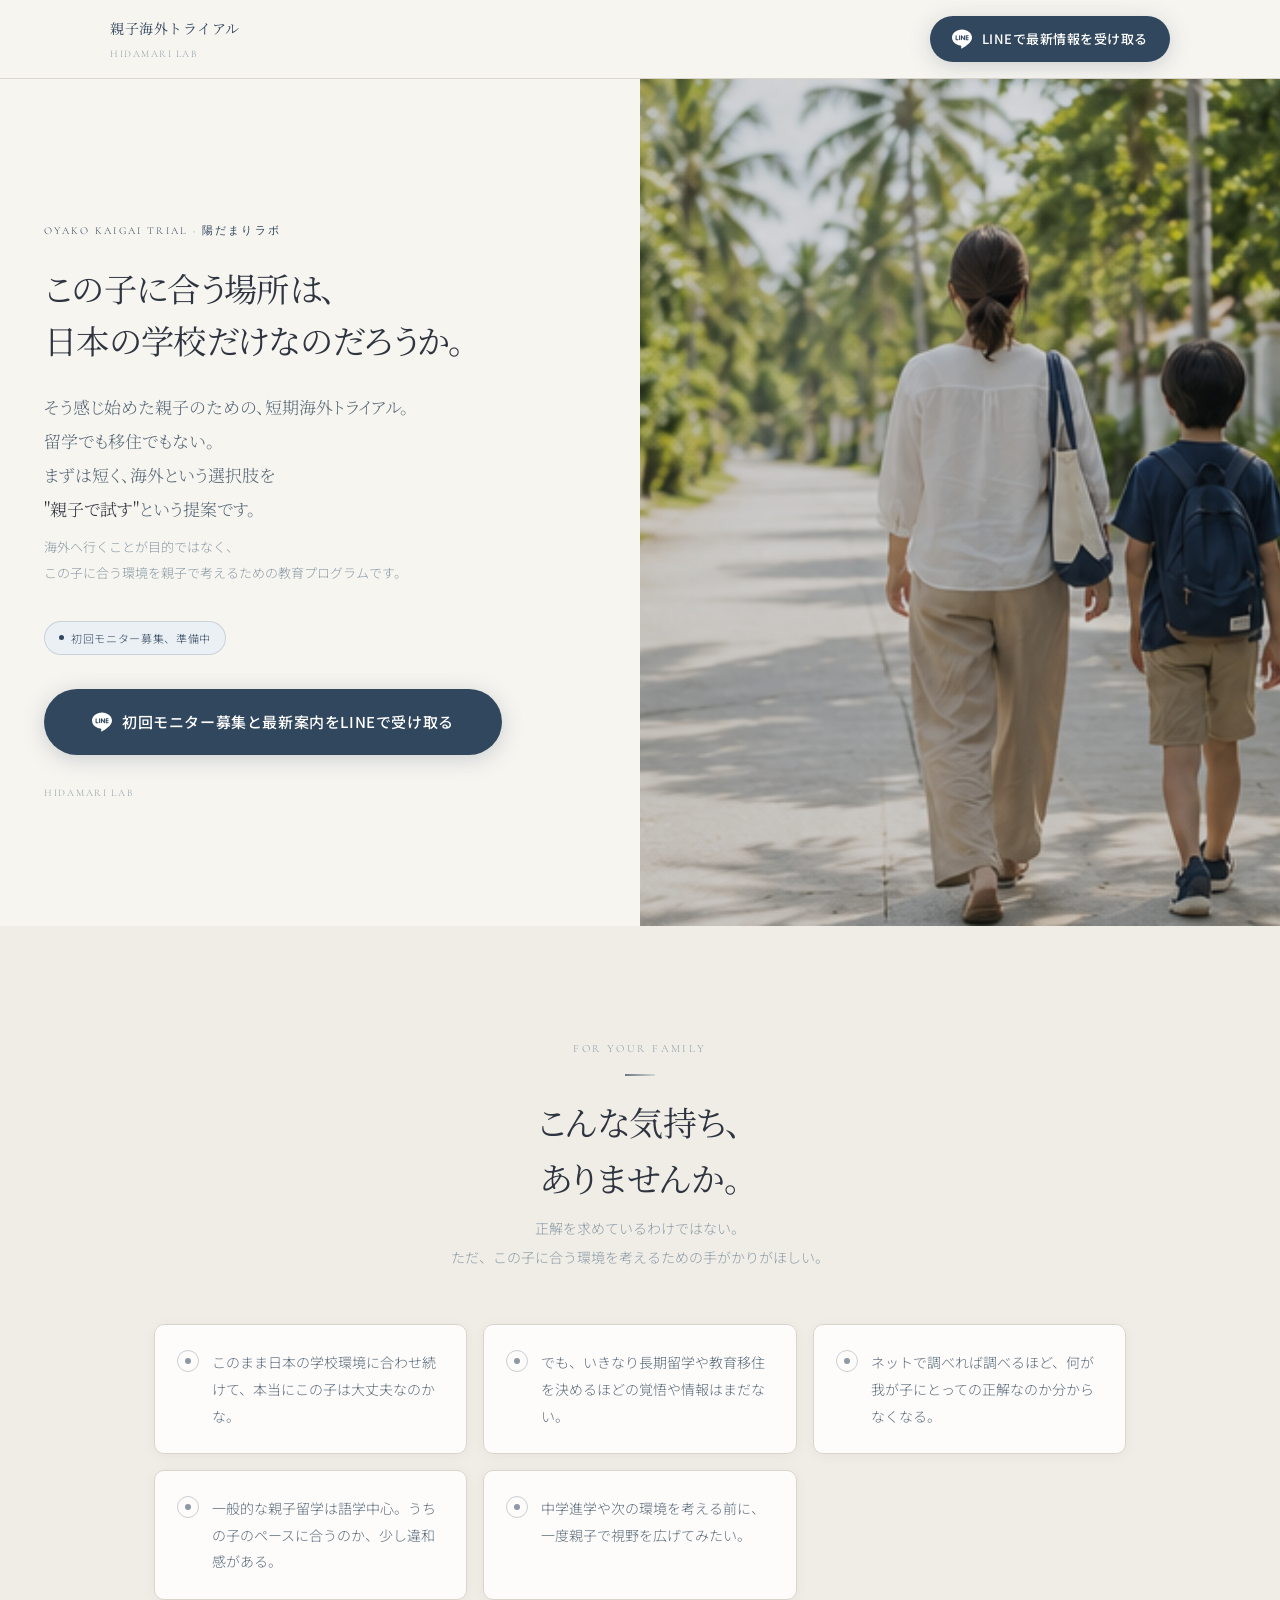
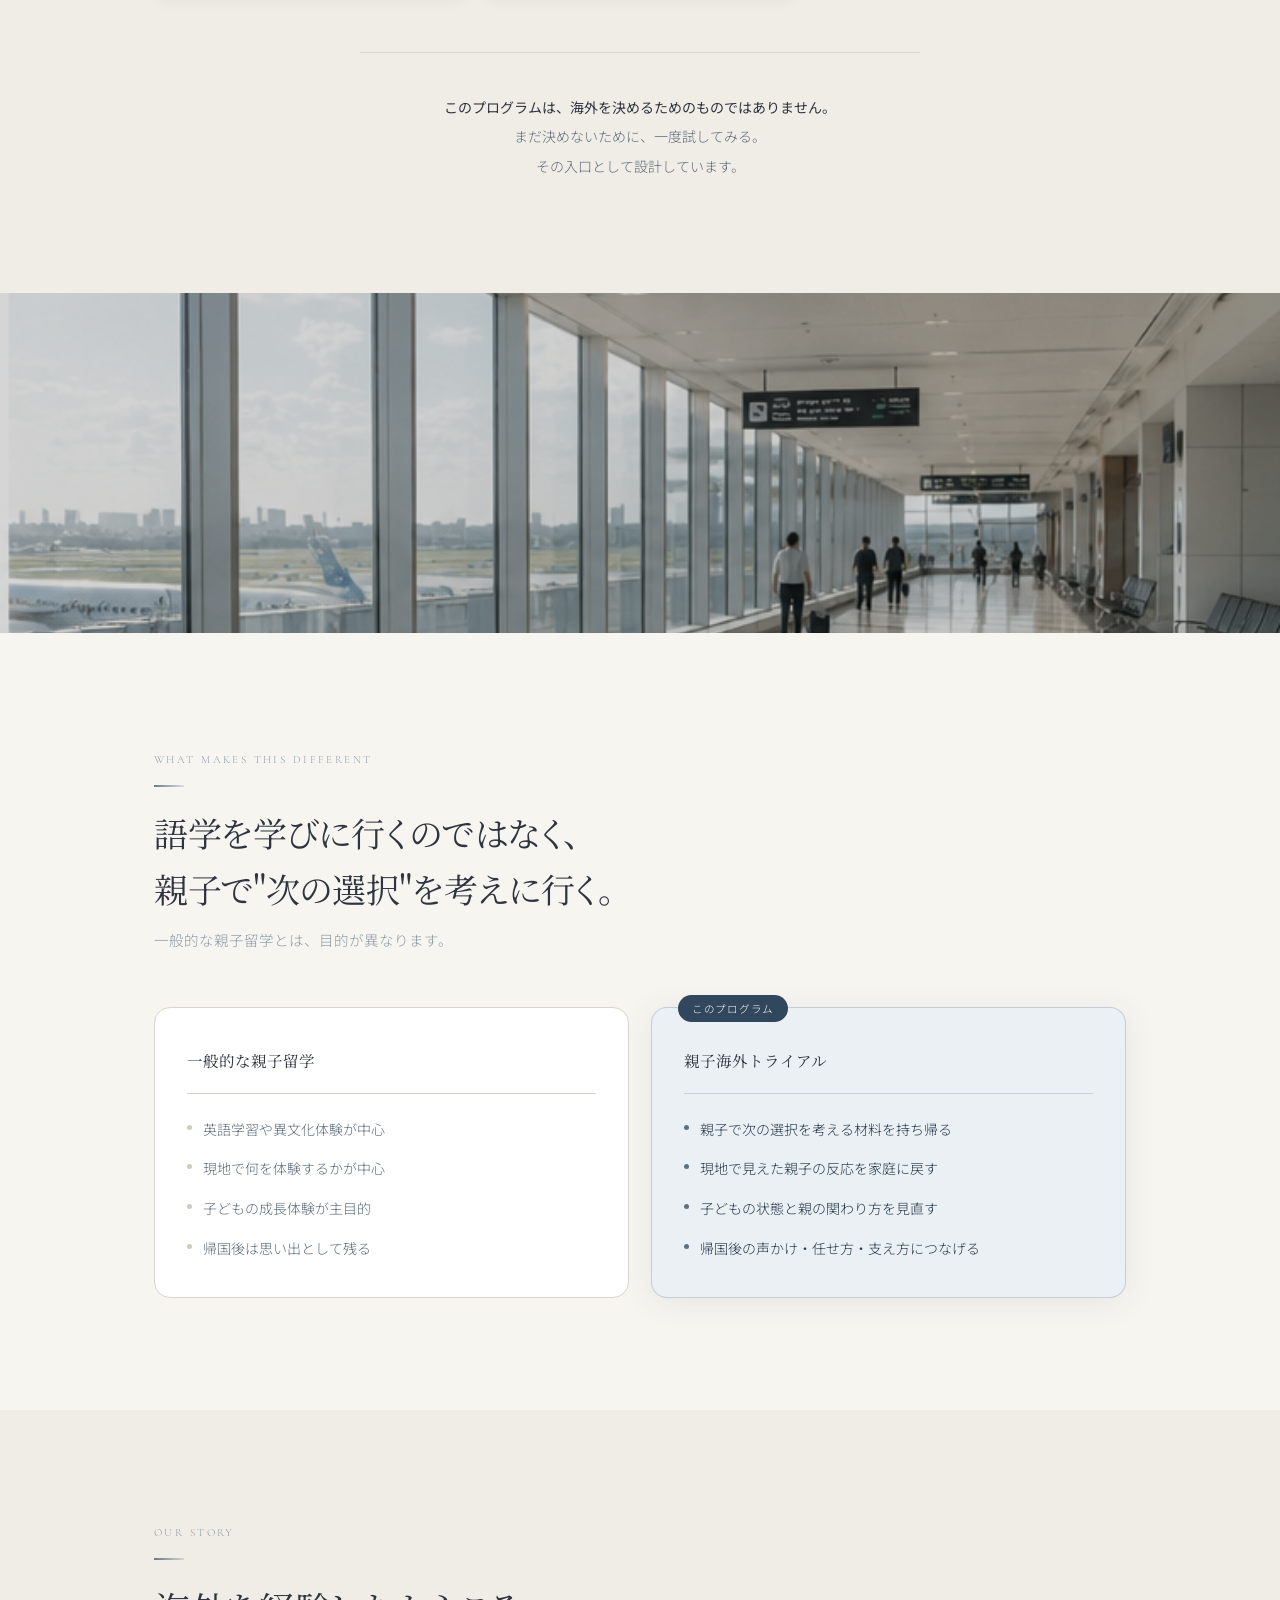
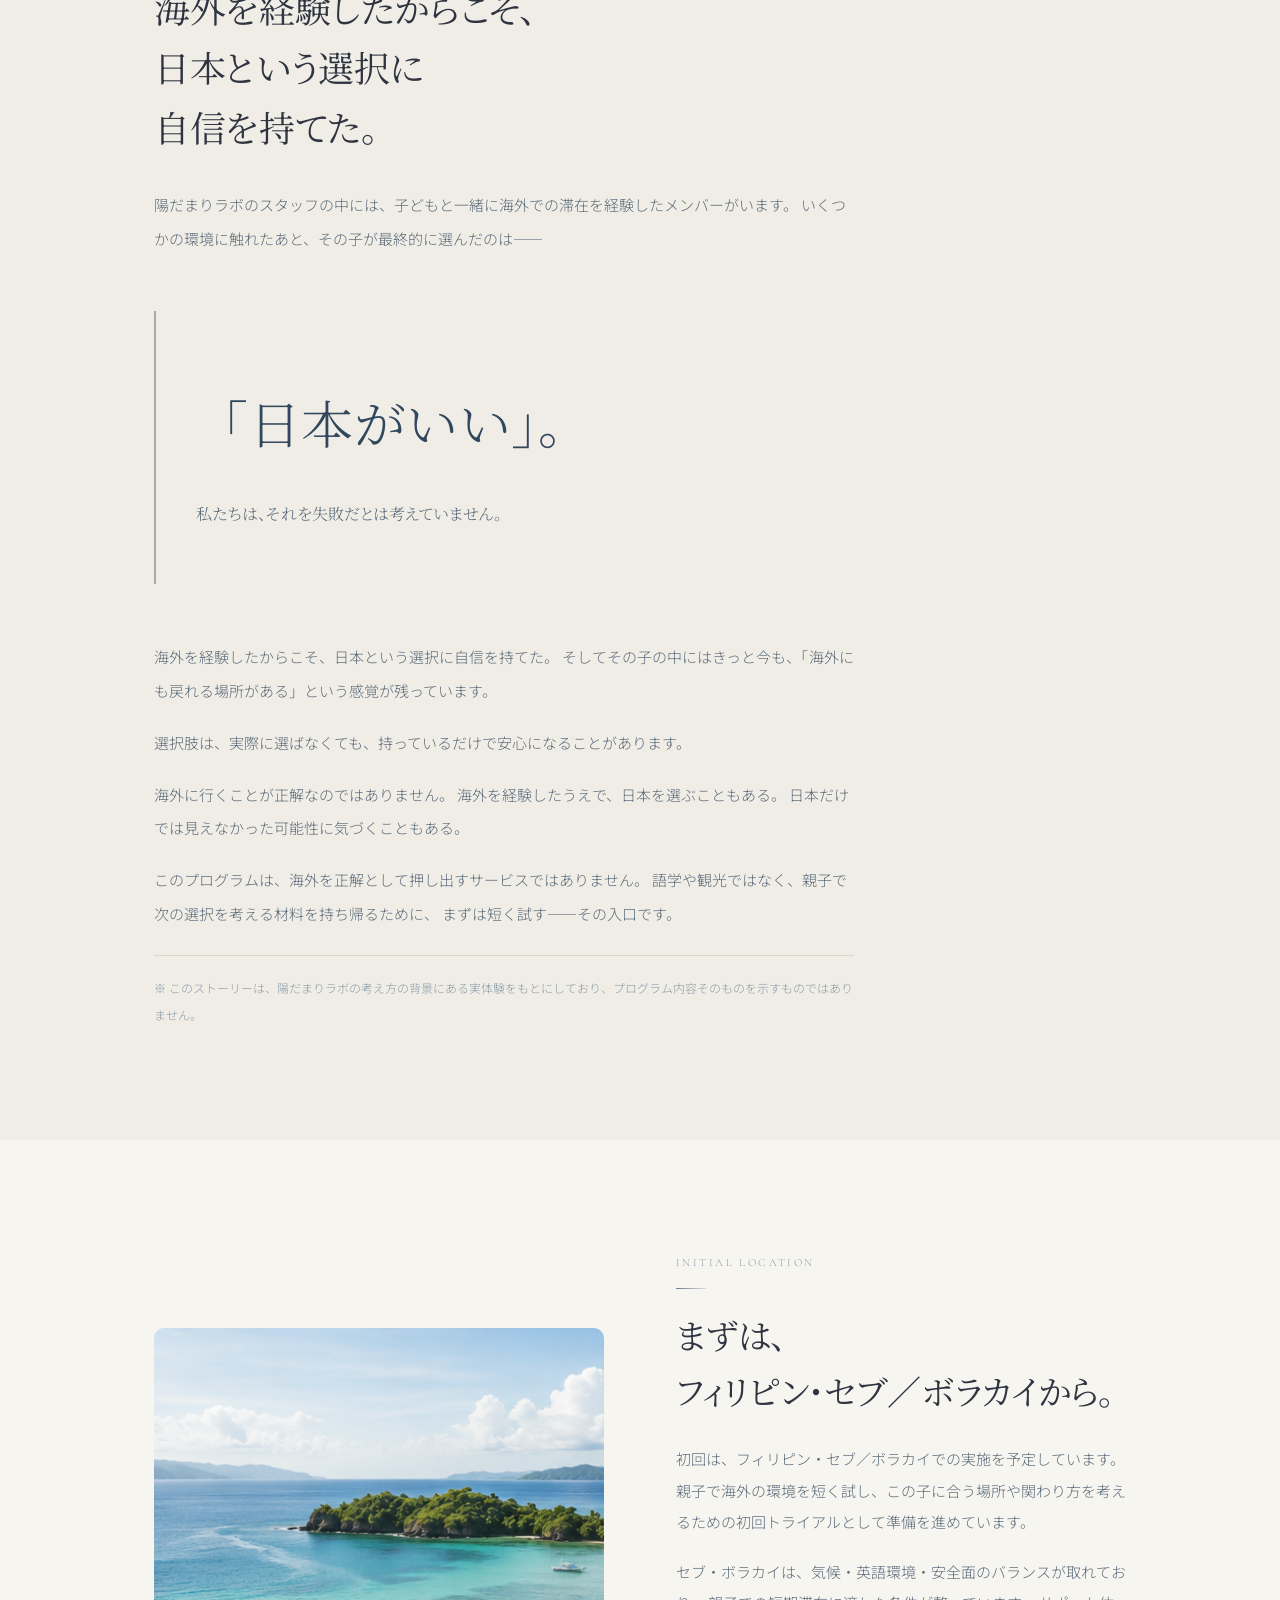
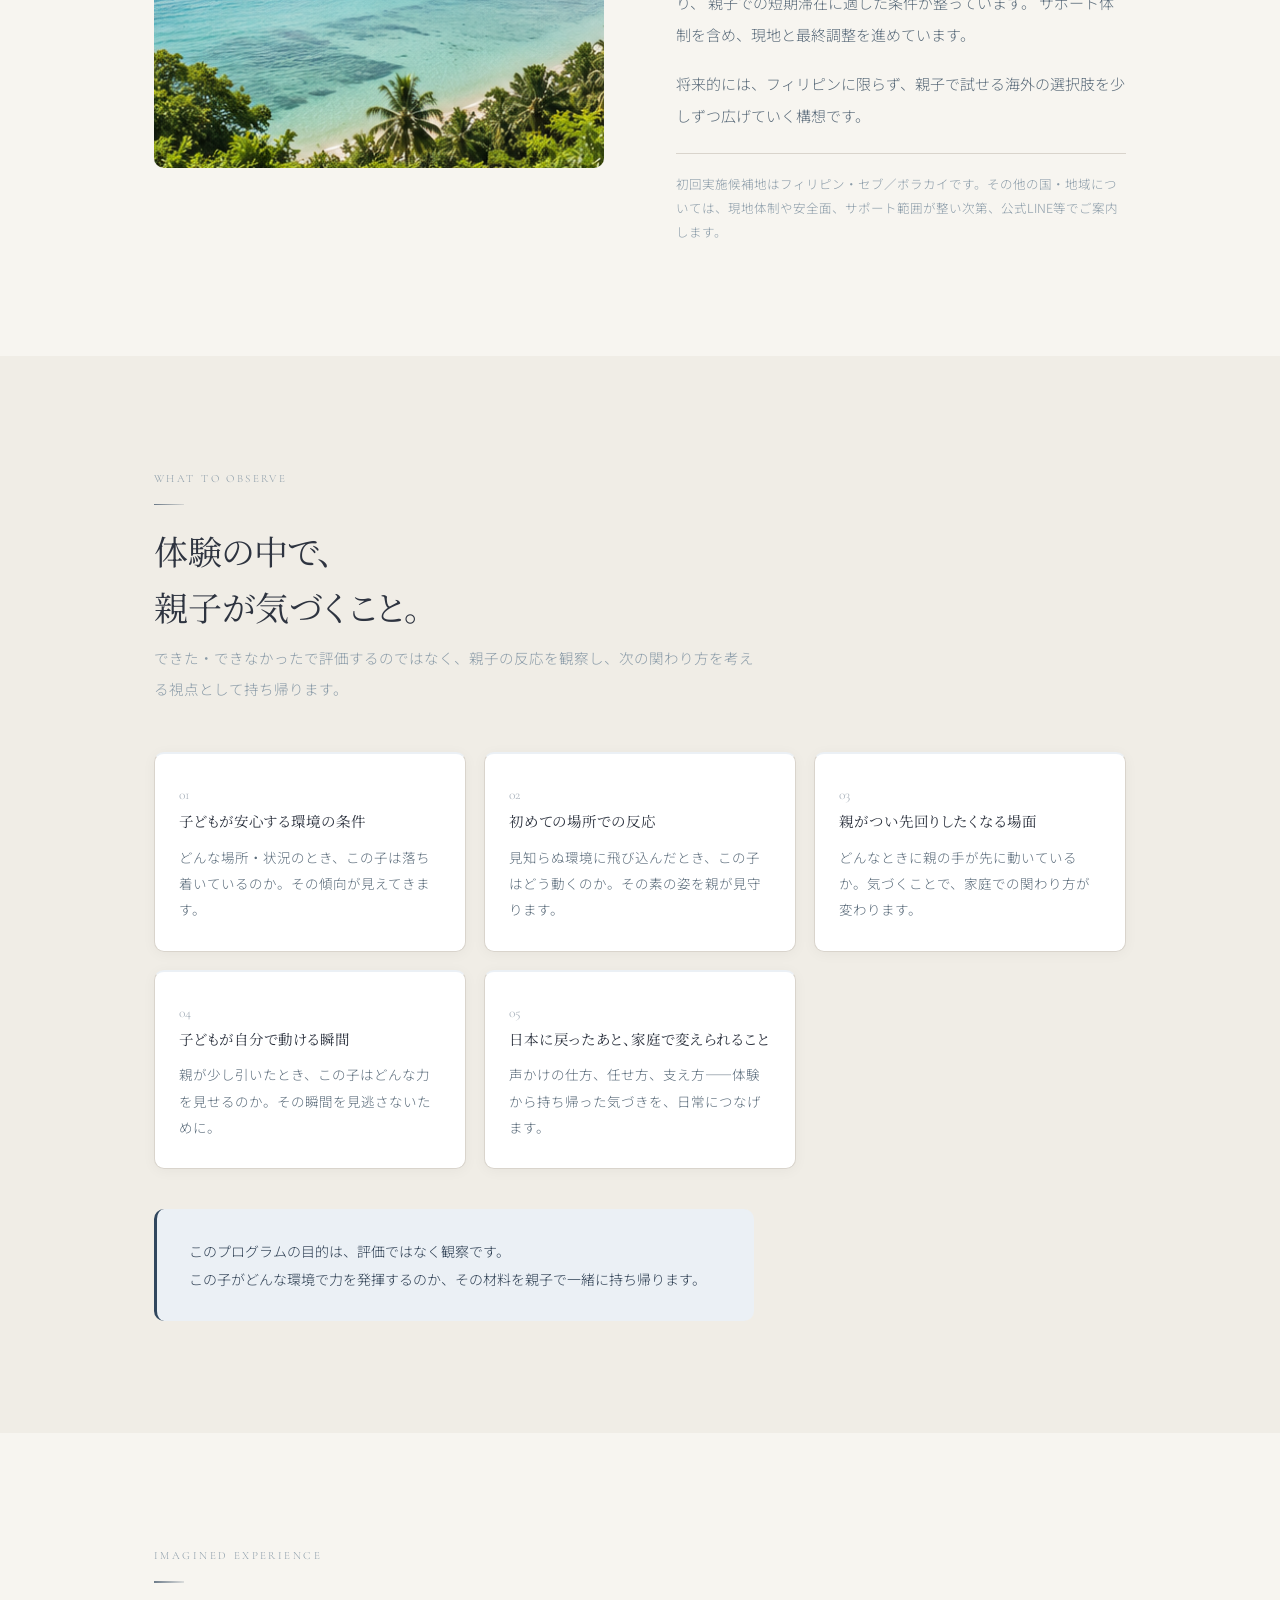
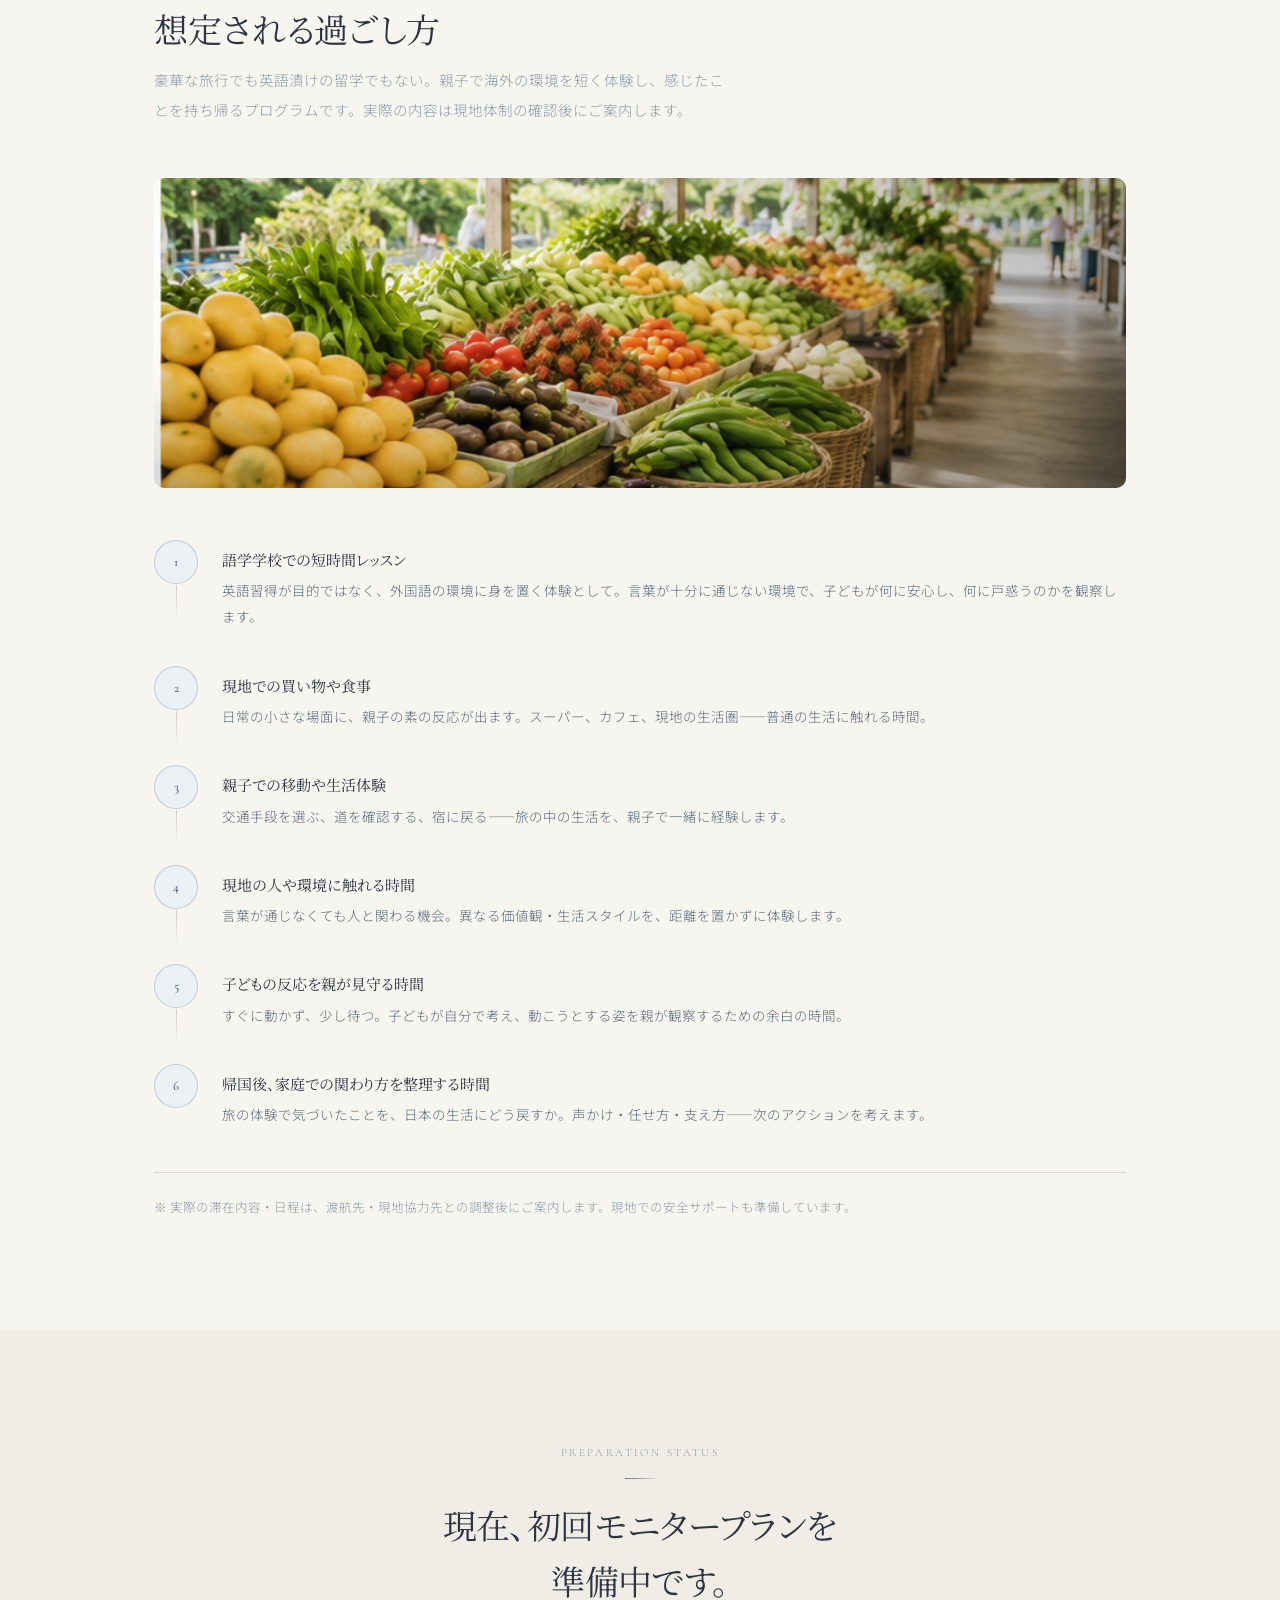
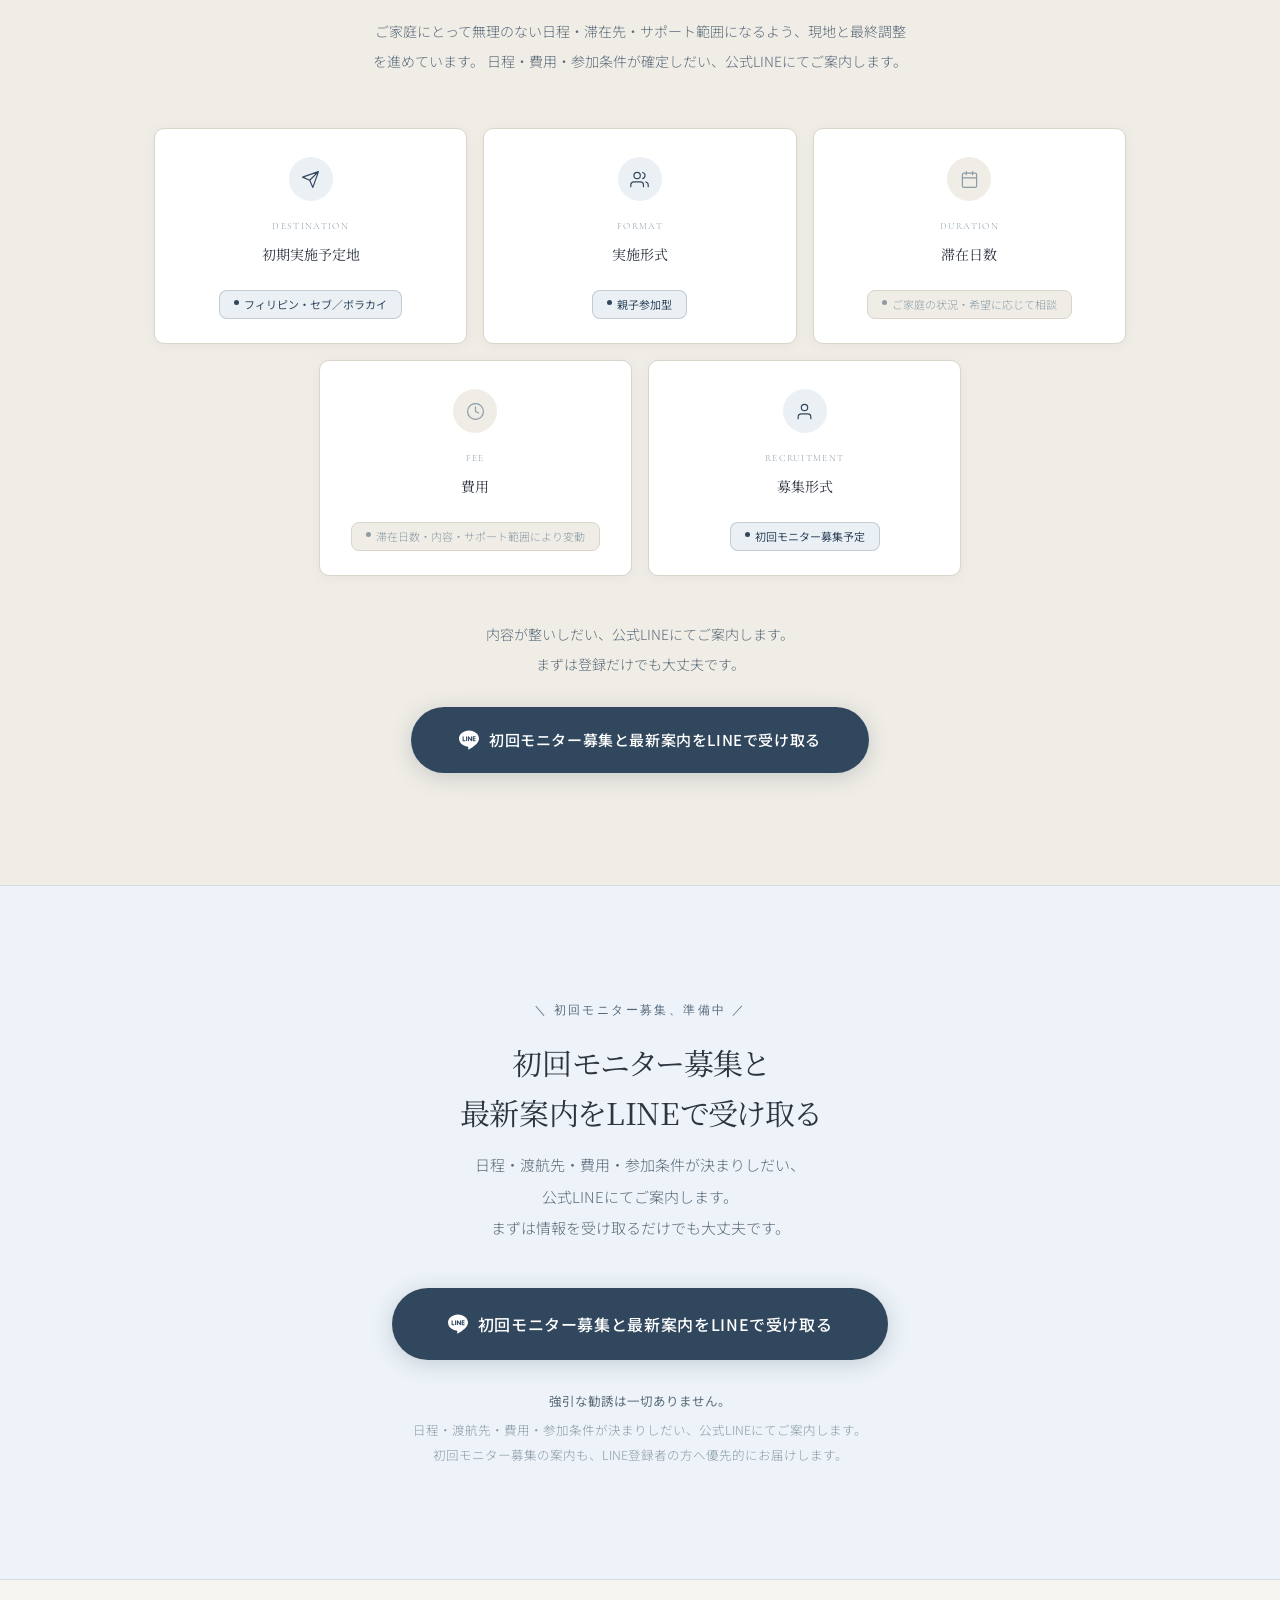
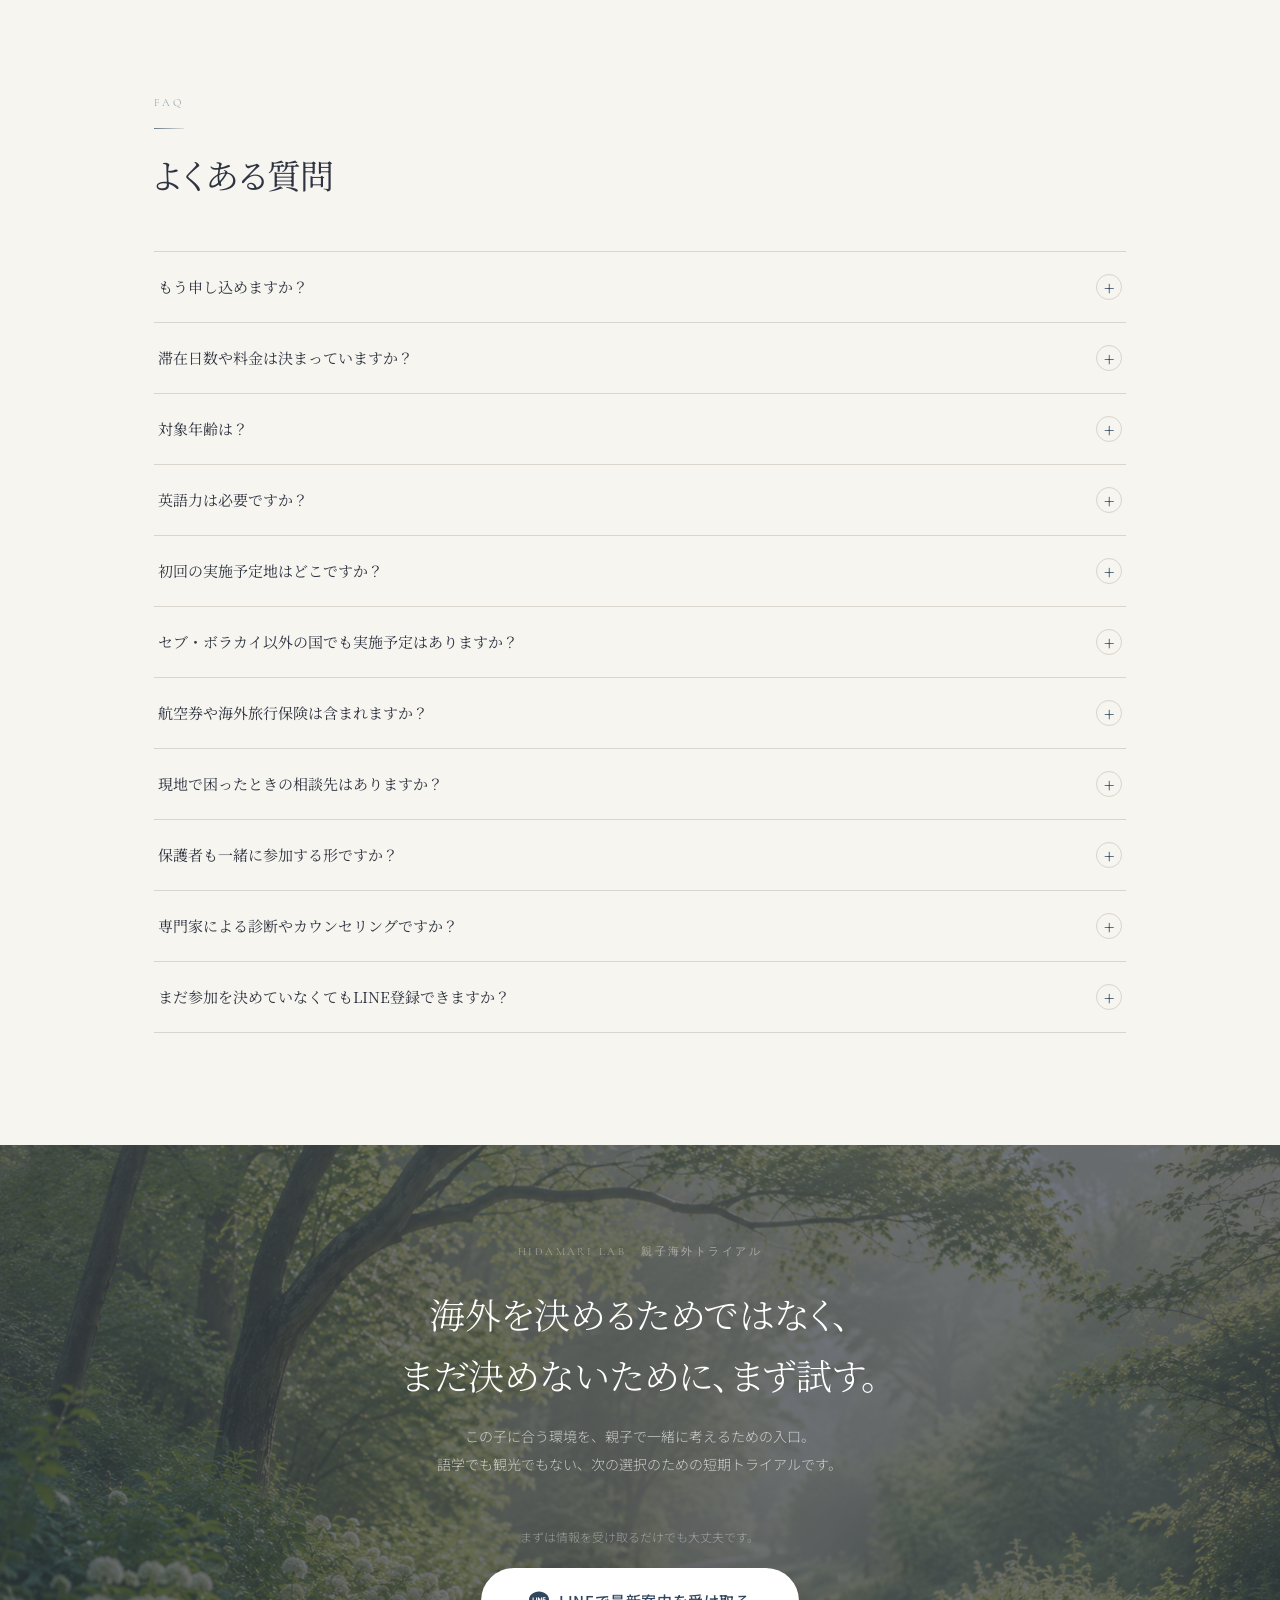
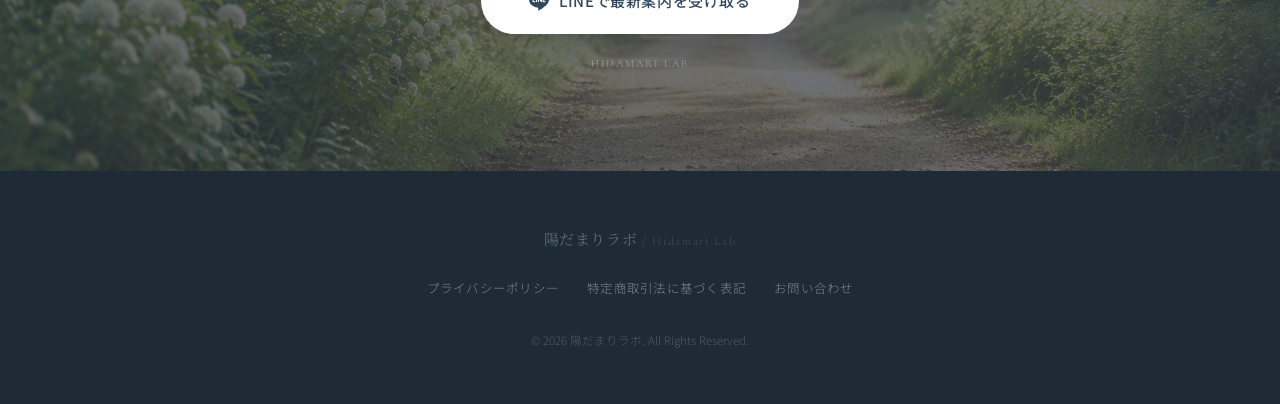
==== v2/index.html @ f9b9b4af "Add files via upload" ====
<!DOCTYPE html>
<html lang="ja">
<head>
  <meta charset="UTF-8">
  <meta name="viewport" content="width=device-width, initial-scale=1.0">
  <title>親子海外トライアル｜陽だまりラボ</title>
  <link rel="preconnect" href="https://fonts.googleapis.com">
  <link rel="preconnect" href="https://fonts.gstatic.com" crossorigin>
  <link href="https://fonts.googleapis.com/css2?family=Cormorant+Garamond:ital,wght@0,300;0,400;1,300;1,400&family=Noto+Sans+JP:wght@300;400;500&family=Noto+Serif+JP:wght@300;400;500&display=swap" rel="stylesheet">
  <style>
    :root {
      --c-bg:        #F7F5F0;
      --c-ivory:     #F0EDE6;
      --c-sand:      #E6E1D8;
      --c-greige:    #D0CBBF;
      --c-charcoal:  #1F2A37;
      --c-forest:    #31475E;
      --c-forest-dk: #253749;
      --c-forest-lt: #EBF0F5;
      --c-text:      #2E3440;
      --c-sub:       #5A6B7A;
      --c-hint:      #8A9BA8;
      --c-border:    #D9D4CC;
      --c-white:     #FFFFFF;
      --ff-serif:    'Noto Serif JP','Yu Mincho','游明朝',Georgia,serif;
      --ff-sans:     'Noto Sans JP',sans-serif;
      --ff-en:       'Cormorant Garamond',Georgia,serif;
      --r-sm:        6px;
      --r-md:        10px;
      --r-lg:        16px;
      --sh-sm:       0 2px 14px rgba(0,0,0,0.042);
      --sh-md:       0 4px 28px rgba(0,0,0,0.065);
    }

    *, *::before, *::after { box-sizing: border-box; margin: 0; padding: 0; }
    html { scroll-behavior: smooth; }
    body {
      font-family: var(--ff-sans);
      font-weight: 300;
      color: var(--c-text);
      background: var(--c-bg);
      line-height: 2.0;
      -webkit-font-smoothing: antialiased;
    }
    img { display: block; width: 100%; height: auto; }
    a { color: inherit; text-decoration: none; }
    button { font-family: inherit; }

    .wrap { max-width: 1060px; margin: 0 auto; padding: 0 44px; }
    .sec  { padding: 112px 0; }
    .sec--ivory  { background: var(--c-ivory); }
    .sec--sand   { background: var(--c-sand); }
    .sec--white  { background: var(--c-white); }
    .sec--cta    { background: #EDF3F8; }

    /* ── TYPE ── */
    .en-label {
      display: block;
      font-family: var(--ff-en);
      font-weight: 300;
      font-size: 11px;
      letter-spacing: 0.22em;
      text-transform: uppercase;
      color: var(--c-hint);
      margin-bottom: 14px;
    }
    .en-label--c { text-align: center; }

    h2 {
      font-family: var(--ff-serif);
      font-size: clamp(22px, 3.4vw, 34px);
      font-weight: 400;
      line-height: 1.65;
      letter-spacing: -0.01em;
      font-feature-settings: "palt";
      margin-bottom: 24px;
    }
    h3 {
      font-family: var(--ff-serif);
      font-size: clamp(14px, 1.7vw, 16.5px);
      font-weight: 400;
      line-height: 1.75;
      font-feature-settings: "palt";
      margin-bottom: 8px;
    }
    p {
      font-size: 15px;
      color: var(--c-sub);
      line-height: 2.1;
      margin-bottom: 18px;
    }
    p:last-child { margin-bottom: 0; }

    .sec-rule {
      width: 30px;
      height: 1.5px;
      background: var(--c-forest);
      opacity: 0.55;
      margin-bottom: 18px;
    }
    .sec-rule--c { margin: 0 auto 18px; }

    /* ── FADE IN ── */
    .fi {
      opacity: 0;
      transform: translateY(20px);
      transition: opacity 0.7s ease, transform 0.7s ease;
    }
    .fi.vis { opacity: 1; transform: translateY(0); }
    .fi-d1 { transition-delay: 0.08s; }
    .fi-d2 { transition-delay: 0.16s; }
    .fi-d3 { transition-delay: 0.25s; }
    .fi-d4 { transition-delay: 0.34s; }
    .fi-d5 { transition-delay: 0.43s; }

    /* ── LINE BUTTON ── */
    .btn-line {
      display: inline-flex;
      align-items: center;
      justify-content: center;
      gap: 10px;
      background: var(--c-forest);
      color: #fff;
      padding: 18px 48px;
      border-radius: 100px;
      font-family: var(--ff-sans);
      font-size: 15px;
      font-weight: 500;
      letter-spacing: 0.04em;
      text-decoration: none;
      cursor: pointer;
      border: none;
      transition: background 0.25s, transform 0.25s, box-shadow 0.25s;
      box-shadow: 0 4px 22px rgba(49,71,94,0.22);
    }
    .btn-line:hover {
      background: var(--c-forest-dk);
      transform: translateY(-2px);
      box-shadow: 0 8px 30px rgba(49,71,94,0.3);
    }
    .btn-line svg { width: 20px; height: 20px; flex-shrink: 0; }
    .btn-line--sm { padding: 10px 22px; font-size: 13px; }

    /* ── BADGE ── */
    .badge {
      display: inline-flex;
      align-items: center;
      gap: 7px;
      font-size: 11px;
      letter-spacing: 0.06em;
      color: var(--c-forest);
      background: var(--c-forest-lt);
      border: 1px solid rgba(49,71,94,0.18);
      padding: 5px 14px;
      border-radius: 100px;
    }
    .badge-dot {
      width: 5px;
      height: 5px;
      border-radius: 50%;
      background: var(--c-forest);
      animation: pulse 2.2s ease-in-out infinite;
    }
    @keyframes pulse {
      0%,100% { opacity: 1; }
      50%      { opacity: 0.4; }
    }

    /* ════════════════════════════════
       NAV
    ════════════════════════════════ */
    .nav {
      position: sticky;
      top: 0;
      z-index: 100;
      background: rgba(247,245,240,0.94);
      backdrop-filter: blur(10px);
      -webkit-backdrop-filter: blur(10px);
      border-bottom: 1px solid var(--c-border);
      padding: 14px 44px;
    }
    .nav-inner {
      max-width: 1060px;
      margin: 0 auto;
      display: flex;
      align-items: center;
      justify-content: space-between;
    }
    .nav-brand { display: flex; flex-direction: column; gap: 2px; }
    .nav-brand-main {
      font-family: var(--ff-serif);
      font-size: 14px;
      font-weight: 400;
      color: var(--c-forest);
      letter-spacing: 0.04em;
    }
    .nav-brand-sub {
      font-family: var(--ff-en);
      font-size: 10px;
      letter-spacing: 0.15em;
      text-transform: uppercase;
      color: var(--c-hint);
    }

    /* ════════════════════════════════
       01 HERO
    ════════════════════════════════ */
    .hero {
      display: grid;
      grid-template-columns: 1fr 1fr;
      min-height: calc(100vh - 53px);
      overflow: hidden;
    }
    .hero-text {
      display: flex;
      align-items: center;
      padding: 100px 72px 80px 44px;
      background: var(--c-bg);
    }
    .hero-text-inner { max-width: 470px; }
    .hero-service {
      display: block;
      font-family: var(--ff-en);
      font-size: 10.5px;
      letter-spacing: 0.22em;
      text-transform: uppercase;
      color: var(--c-forest);
      margin-bottom: 22px;
    }
    .hero-h1 {
      font-family: var(--ff-serif);
      font-size: clamp(24px, 2.6vw, 42px);
      font-weight: 400;
      line-height: 1.55;
      color: var(--c-text);
      letter-spacing: -0.02em;
      font-feature-settings: "palt";
      margin-bottom: 24px;
    }
    .hero-lead {
      font-family: var(--ff-serif);
      font-size: clamp(14px, 1.35vw, 17px);
      font-weight: 300;
      color: var(--c-sub);
      line-height: 2.0;
      font-feature-settings: "palt";
      margin-bottom: 8px;
    }
    .hero-note {
      font-size: 13px;
      color: var(--c-hint);
      line-height: 1.95;
      margin-bottom: 32px;
    }
    .hero-badge-wrap { margin-bottom: 34px; }
    .hero-cta-wrap { margin-bottom: 18px; }
    .hero-byline {
      font-family: var(--ff-en);
      font-size: 10px;
      letter-spacing: 0.17em;
      text-transform: uppercase;
      color: var(--c-hint);
    }
    .hero-img {
      position: relative;
      overflow: hidden;
    }
    .hero-img img {
      position: absolute;
      inset: 0;
      width: 100%;
      height: 100%;
      object-fit: cover;
      object-position: center 35%;
    }
    .hero-img::after {
      content: '';
      position: absolute;
      inset: 0;
      background: rgba(15, 25, 40, 0.18);
      pointer-events: none;
    }

    /* ════════════════════════════════
       02 EMPATHY
    ════════════════════════════════ */
    .empathy-head {
      max-width: 540px;
      margin: 0 auto 52px;
      text-align: center;
    }
    .empathy-head h2 { margin-bottom: 8px; }
    .empathy-grid {
      display: grid;
      grid-template-columns: repeat(3, 1fr);
      gap: 16px;
      margin-bottom: 52px;
    }
    .empathy-card {
      background: var(--c-white);
      border: 1px solid var(--c-border);
      border-radius: var(--r-md);
      padding: 24px 22px;
      box-shadow: var(--sh-sm);
      display: flex;
      align-items: flex-start;
      gap: 13px;
      transition: border-color 0.22s, box-shadow 0.22s;
    }
    .empathy-card:hover {
      border-color: rgba(49,71,94,0.28);
      box-shadow: var(--sh-md);
    }
    .empathy-mark {
      width: 22px;
      height: 22px;
      border-radius: 50%;
      border: 1.5px solid rgba(49,71,94,0.25);
      display: flex;
      align-items: center;
      justify-content: center;
      flex-shrink: 0;
      margin-top: 1px;
    }
    .empathy-mark::after {
      content: '';
      width: 6px;
      height: 6px;
      border-radius: 50%;
      background: var(--c-forest);
      opacity: 0.55;
    }
    .empathy-card p { font-size: 14px; line-height: 1.9; color: var(--c-sub); margin: 0; }
    .empathy-card:last-child { grid-column: 2; }
    .empathy-close {
      max-width: 560px;
      margin: 0 auto;
      text-align: center;
      padding-top: 40px;
      border-top: 1px solid var(--c-border);
    }
    .empathy-close p { font-size: 14px; line-height: 2.1; }
    .empathy-close strong { color: var(--c-text); font-weight: 400; }

    /* ════════════════════════════════
       03 COMPARISON
    ════════════════════════════════ */
    .compare-head { max-width: 620px; margin-bottom: 52px; }
    .compare-head h2 { margin-bottom: 8px; }
    .compare-cols {
      display: grid;
      grid-template-columns: 1fr 1fr;
      gap: 22px;
    }
    .cmp-card {
      border-radius: var(--r-lg);
      padding: 36px 32px;
      border: 1px solid var(--c-border);
    }
    .cmp-card--normal {
      background: var(--c-white);
    }
    .cmp-card--trial {
      background: var(--c-forest-lt);
      border-color: rgba(49,71,94,0.2);
      position: relative;
    }
    .cmp-card--trial::before {
      content: 'このプログラム';
      position: absolute;
      top: -13px;
      left: 26px;
      background: var(--c-forest);
      color: #fff;
      font-size: 10.5px;
      letter-spacing: 0.07em;
      padding: 3px 14px;
      border-radius: 100px;
    }
    .cmp-title {
      font-family: var(--ff-serif);
      font-size: 15.5px;
      font-weight: 400;
      color: var(--c-text);
      margin-bottom: 22px;
      padding-bottom: 16px;
      border-bottom: 1px solid var(--c-border);
    }
    .cmp-card--trial .cmp-title { border-color: rgba(49,71,94,0.18); }
    .cmp-list { list-style: none; }
    .cmp-list li {
      display: flex;
      align-items: flex-start;
      gap: 11px;
      font-size: 14px;
      color: var(--c-sub);
      line-height: 1.9;
      margin-bottom: 13px;
    }
    .cmp-list li:last-child { margin-bottom: 0; }
    .cmp-list li::before {
      content: '';
      width: 5px;
      height: 5px;
      border-radius: 50%;
      background: var(--c-greige);
      flex-shrink: 0;
      margin-top: 9px;
    }
    .cmp-card--trial .cmp-list li { color: #253749; }
    .cmp-card--trial .cmp-list li::before { background: var(--c-forest); opacity: 0.75; }

    /* ════════════════════════════════
       04 OUR STORY
    ════════════════════════════════ */
    .story-layout {
      display: block;
      max-width: 700px;
    }
    .story-layout p { line-height: 2.25; }
    .story-layout h2 { margin-bottom: 32px; font-size: clamp(22px, 3.2vw, 36px); }
    .story-img { display: none; }
    .story-quote-block {
      margin: 56px 0;
      padding: 52px 0 52px 40px;
      background: none;
      border-radius: 0;
      border-left: 2px solid rgba(49,71,94,0.4);
      box-shadow: none;
    }
    .story-big-quote {
      font-family: var(--ff-serif);
      font-size: clamp(34px, 4.2vw, 52px);
      font-weight: 300;
      color: var(--c-forest);
      line-height: 1.15;
      letter-spacing: 0.01em;
      margin-bottom: 16px;
      white-space: nowrap;
    }
    .story-quote-sub {
      font-family: var(--ff-serif);
      font-size: clamp(14px, 1.35vw, 16px);
      font-weight: 300;
      color: var(--c-sub);
      line-height: 1.9;
      margin: 0;
      font-feature-settings: "palt";
    }
    .story-disc {
      margin-top: 24px;
      padding-top: 18px;
      border-top: 1px solid var(--c-border);
      font-size: 12px;
      color: var(--c-hint);
      line-height: 1.85;
    }

    /* ════════════════════════════════
       05 DESTINATION
    ════════════════════════════════ */
    .dest-layout {
      display: grid;
      grid-template-columns: 1fr 1fr;
      gap: 72px;
      align-items: center;
    }
    .dest-img img {
      height: 440px;
      object-fit: cover;
      border-radius: var(--r-md);
      width: 100%;
    }
    .dest-note {
      margin-top: 22px;
      font-size: 12.5px;
      color: var(--c-hint);
      line-height: 1.9;
      padding-top: 18px;
      border-top: 1px solid var(--c-border);
    }

    /* ════════════════════════════════
       06 OBSERVATION
    ════════════════════════════════ */
    .obs-head { max-width: 600px; margin-bottom: 48px; }
    .obs-head h2 { margin-bottom: 8px; }
    .obs-grid {
      display: grid;
      grid-template-columns: repeat(3, 1fr);
      gap: 18px;
      margin-bottom: 40px;
    }
    .obs-card {
      background: var(--c-white);
      border: 1px solid var(--c-border);
      border-radius: var(--r-md);
      padding: 28px 24px;
      box-shadow: var(--sh-sm);
      transition: transform 0.22s, box-shadow 0.22s;
    }
    .obs-card:hover { transform: translateY(-3px); box-shadow: var(--sh-md); }
    .obs-num {
      font-family: var(--ff-en);
      font-size: 30px;
      font-weight: 300;
      color: var(--c-forest);
      opacity: 0.45;
      line-height: 1;
      margin-bottom: 14px;
    }
    .obs-card h3 { font-size: 14.5px; color: var(--c-text); margin-bottom: 10px; }
    .obs-card p  { font-size: 13.5px; margin: 0; line-height: 1.95; }
    .obs-footer {
      max-width: 600px;
      padding: 28px 32px;
      background: var(--c-forest-lt);
      border-left: 3px solid var(--c-forest);
      border-radius: var(--r-md);
    }
    .obs-footer p { font-size: 14px; color: #2D3E52; margin: 0; line-height: 2.0; }

    /* ════════════════════════════════
       07 ITINERARY
    ════════════════════════════════ */
    .itin-head { max-width: 580px; margin-bottom: 52px; }
    .itin-head h2 { margin-bottom: 8px; }
    .itin-list { list-style: none; }
    .itin-item {
      display: grid;
      grid-template-columns: 44px 1fr;
      gap: 24px;
      align-items: start;
      margin-bottom: 36px;
      position: relative;
    }
    .itin-item:last-child { margin-bottom: 0; }
    .itin-item:not(:last-child) .itin-step::after {
      content: '';
      position: absolute;
      left: 21px;
      top: 44px;
      bottom: -36px;
      width: 1px;
      background: var(--c-greige);
    }
    .itin-step {
      width: 44px;
      height: 44px;
      border-radius: 50%;
      background: var(--c-forest-lt);
      border: 1.5px solid rgba(49,71,94,0.22);
      display: flex;
      align-items: center;
      justify-content: center;
      flex-shrink: 0;
      position: relative;
    }
    .itin-n {
      font-family: var(--ff-en);
      font-size: 13px;
      font-weight: 400;
      color: var(--c-forest);
    }
    .itin-body { padding-top: 8px; }
    .itin-body h3 {
      font-size: 15px;
      font-weight: 400;
      color: var(--c-text);
      margin-bottom: 6px;
      line-height: 1.55;
    }
    .itin-body p { font-size: 13.5px; margin: 0; line-height: 1.95; }
    .itin-note {
      margin-top: 44px;
      font-size: 12.5px;
      color: var(--c-hint);
      line-height: 1.85;
      padding-top: 22px;
      border-top: 1px solid var(--c-border);
    }

    /* ════════════════════════════════
       08 DETAILS
    ════════════════════════════════ */
    .details-head {
      max-width: 540px;
      margin: 0 auto 52px;
      text-align: center;
    }
    .details-head h2 { margin-bottom: 8px; }
    .status-grid {
      display: grid;
      grid-template-columns: repeat(6, 1fr);
      gap: 16px;
      margin-bottom: 44px;
    }
    .st-card:nth-child(1) { grid-column: 1 / 3; }
    .st-card:nth-child(2) { grid-column: 3 / 5; }
    .st-card:nth-child(3) { grid-column: 5 / 7; }
    .st-card:nth-child(4) { grid-column: 2 / 4; }
    .st-card:nth-child(5) { grid-column: 4 / 6; }
    .st-card {
      background: var(--c-white);
      border: 1px solid var(--c-border);
      border-radius: var(--r-md);
      padding: 28px 20px 24px;
      text-align: center;
      box-shadow: var(--sh-sm);
    }
    .st-icon {
      width: 44px;
      height: 44px;
      border-radius: 50%;
      background: var(--c-ivory);
      display: flex;
      align-items: center;
      justify-content: center;
      margin: 0 auto 16px;
      color: var(--c-hint);
    }
    .st-icon svg { width: 19px; height: 19px; }
    .st-en {
      font-family: var(--ff-en);
      font-size: 9.5px;
      letter-spacing: 0.14em;
      text-transform: uppercase;
      color: var(--c-hint);
      display: block;
      margin-bottom: 4px;
    }
    .st-ja {
      font-size: 14.5px;
      font-weight: 400;
      color: var(--c-text);
      display: block;
      margin-bottom: 14px;
    }
    .st-pill {
      display: inline-flex;
      align-items: flex-start;
      gap: 5px;
      background: var(--c-ivory);
      color: var(--c-hint);
      font-size: 11px;
      padding: 5px 14px;
      border-radius: 8px;
      border: 1px solid var(--c-border);
      line-height: 1.55;
      white-space: normal;
      text-align: left;
      max-width: 100%;
    }
    .st-pill::before {
      content: '';
      width: 5px;
      height: 5px;
      border-radius: 50%;
      background: var(--c-forest);
      opacity: 0.5;
      flex-shrink: 0;
      margin-top: 4px;
    }
    .st-card--decided .st-pill {
      background: var(--c-forest-lt);
      color: var(--c-forest);
      border-color: rgba(49,71,94,0.22);
      font-weight: 400;
    }
    .st-card--decided .st-pill::before { opacity: 1; }
    .details-sub {
      max-width: 520px;
      margin: 0 auto;
      text-align: center;
    }
    .details-sub p { font-size: 14px; line-height: 2.1; }

    /* ════════════════════════════════
       09 LINE CTA
    ════════════════════════════════ */
    .line-cta-sec {
      padding: 112px 44px;
      text-align: center;
    }
    .line-cta-inner { max-width: 560px; margin: 0 auto; }
    .line-micro {
      display: block;
      font-family: var(--ff-en);
      font-size: 12px;
      letter-spacing: 0.2em;
      color: var(--c-forest);
      margin-bottom: 16px;
      opacity: 0.8;
    }
    .line-cta-inner h2 {
      font-size: clamp(22px, 2.8vw, 30px);
      margin-bottom: 12px;
    }
    .line-cta-desc {
      font-size: 15px;
      line-height: 2.1;
      margin-bottom: 44px;
      color: var(--c-sub);
    }
    .line-cta-btn-wrap { margin-bottom: 28px; }
    .line-reassure {
      font-size: 12.5px;
      color: var(--c-hint);
      line-height: 2.0;
    }
    .line-reassure strong {
      display: block;
      color: var(--c-sub);
      font-weight: 400;
      margin-bottom: 4px;
    }

    /* ════════════════════════════════
       10 FAQ
    ════════════════════════════════ */
    .faq-head { max-width: 540px; margin-bottom: 48px; }
    .faq-head h2 { margin-bottom: 8px; }
    .faq-list { border-top: 1px solid var(--c-border); }
    .faq-item { border-bottom: 1px solid var(--c-border); }
    .faq-q {
      display: flex;
      align-items: center;
      justify-content: space-between;
      width: 100%;
      padding: 22px 4px;
      background: none;
      border: none;
      cursor: pointer;
      text-align: left;
      font-family: var(--ff-sans);
      font-size: 15px;
      font-weight: 400;
      color: var(--c-text);
      line-height: 1.65;
      gap: 16px;
      transition: color 0.2s;
    }
    .faq-q:hover { color: var(--c-forest); }
    .faq-icon {
      flex-shrink: 0;
      width: 26px;
      height: 26px;
      border: 1px solid var(--c-border);
      border-radius: 50%;
      display: flex;
      align-items: center;
      justify-content: center;
      font-size: 18px;
      color: var(--c-forest);
      line-height: 1;
      transition: transform 0.3s ease;
    }
    .faq-item.open .faq-icon { transform: rotate(45deg); }
    .faq-a {
      max-height: 0;
      overflow: hidden;
      transition: max-height 0.38s ease;
    }
    .faq-a-inner { padding-bottom: 26px; }
    .faq-a-inner p { font-size: 14px; line-height: 2.05; color: var(--c-sub); margin-bottom: 8px; }
    .faq-a-inner p:last-child { margin-bottom: 0; }

    /* ════════════════════════════════
       11 FINAL CTA
    ════════════════════════════════ */
    .final-sec {
      position: relative;
      min-height: 520px;
      display: flex;
      align-items: center;
      justify-content: center;
      text-align: center;
      padding: 96px 44px;
      overflow: hidden;
    }
    .final-bg {
      position: absolute;
      inset: 0;
      background-image: url('./images/overseas-concept-path.png');
      background-size: cover;
      background-position: center;
    }
    .final-overlay {
      position: absolute;
      inset: 0;
      background: rgba(15,25,40,0.60);
    }
    .final-content { position: relative; z-index: 1; max-width: 600px; }
    .final-en {
      font-family: var(--ff-en);
      font-size: 11px;
      letter-spacing: 0.22em;
      text-transform: uppercase;
      color: rgba(255,255,255,0.45);
      display: block;
      margin-bottom: 20px;
    }
    .final-h2 {
      font-family: var(--ff-serif);
      font-size: clamp(22px, 3.6vw, 36px);
      font-weight: 300;
      line-height: 1.7;
      color: #fff;
      letter-spacing: -0.01em;
      font-feature-settings: "palt";
      margin-bottom: 16px;
    }
    .final-sub {
      font-size: 14px;
      color: rgba(255,255,255,0.68);
      line-height: 2.0;
      margin-bottom: 48px;
    }
    .final-micro {
      display: block;
      font-size: 12px;
      color: rgba(255,255,255,0.42);
      line-height: 1.9;
      margin-bottom: 20px;
    }

    /* ════════════════════════════════
       FOOTER
    ════════════════════════════════ */
    footer {
      background: var(--c-charcoal);
      color: #fff;
      padding: 52px 44px;
      text-align: center;
    }
    .footer-inner { max-width: 1060px; margin: 0 auto; }
    .footer-name {
      font-family: var(--ff-serif);
      font-size: 15px;
      font-weight: 400;
      letter-spacing: 0.04em;
    }
    .footer-en {
      font-family: var(--ff-en);
      font-size: 10px;
      letter-spacing: 0.2em;
      text-transform: uppercase;
      color: rgba(255,255,255,0.28);
      display: block;
      margin-top: 4px;
      margin-bottom: 28px;
    }
    .footer-links {
      display: flex;
      justify-content: center;
      gap: 28px;
      margin-bottom: 28px;
      flex-wrap: wrap;
    }
    .footer-links a {
      color: rgba(255,255,255,0.42);
      font-size: 12.5px;
      letter-spacing: 0.02em;
      transition: color 0.2s;
    }
    .footer-links a:hover { color: rgba(255,255,255,0.78); }
    .footer-copy { font-size: 11.5px; color: rgba(255,255,255,0.22); }

    /* ── REFINED DESIGN TOUCHES ── */

    /* 比較カードの影を柔らかく */
    .cmp-card--trial {
      box-shadow: 0 4px 32px rgba(49,71,94,0.09);
    }

    /* お悩みカードの質感強化 */
    .empathy-card {
      background: rgba(255,255,255,0.82);
      backdrop-filter: blur(4px);
    }

    /* 観察ポイントカードの上品な上線アクセント */
    .obs-card {
      border-top: 2px solid var(--c-forest-lt);
    }
    .obs-card:hover {
      border-top-color: rgba(49,71,94,0.35);
    }

    /* タイムライン連結線の洗練 */
    .itin-item:not(:last-child) .itin-step::after {
      background: linear-gradient(to bottom, var(--c-greige), transparent);
    }

    /* セクション見出しと本文の間隔改善 */
    .obs-head p,
    .compare-head p,
    .itin-head p,
    .dest-text p:first-of-type {
      font-size: 14.5px;
      color: var(--c-hint);
    }

    /* Details カードの st-ja フォント洗練 */
    .st-ja {
      font-family: var(--ff-serif);
      font-size: 14px;
    }

    /* セクション区切りルールの洗練 */
    .sec-rule {
      background: linear-gradient(to right, var(--c-forest), rgba(49,71,94,0.2));
      opacity: 0.7;
    }

    /* Line CTA セクションの区切り感強化 */
    .line-cta-sec {
      border-top: 1px solid rgba(49,71,94,0.12);
      border-bottom: 1px solid rgba(49,71,94,0.12);
    }

    /* FAQ Q テキストの洗練 */
    .faq-q {
      font-family: var(--ff-serif);
      font-weight: 400;
    }

    /* 比較セクションの背景を明るい ivory に */
    .compare-head { padding-top: 4px; }

    /* ── MOBILE STICKY CTA ── */
    .mob-cta-bar {
      display: none;
      position: fixed;
      bottom: 0;
      left: 0;
      right: 0;
      z-index: 90;
      background: rgba(247,245,240,0.96);
      backdrop-filter: blur(8px);
      border-top: 1px solid var(--c-border);
      padding: 12px 20px 18px;
      transform: translateY(100%);
      transition: transform 0.3s ease;
    }
    .mob-cta-bar.vis { transform: translateY(0); }
    .mob-cta-bar .btn-line { width: 100%; padding: 14px 20px; font-size: 14px; }

    /* ════════════════════════════════
       SECTION DIVIDER IMAGE
    ════════════════════════════════ */
    .sec-divider {
      width: 100%;
      height: 340px;
      overflow: hidden;
    }
    .sec-divider img {
      width: 100%;
      height: 100%;
      object-fit: cover;
      object-position: center 18%;
      display: block;
      filter: brightness(0.84) saturate(0.75);
    }

    /* ════════════════════════════════
       ITINERARY IMAGE STRIP
    ════════════════════════════════ */
    .itin-img-wrap {
      position: relative;
      width: 100%;
      height: 310px;
      border-radius: var(--r-md);
      overflow: hidden;
      margin-bottom: 52px;
    }
    .itin-img-wrap img {
      width: 100%;
      height: 100%;
      object-fit: cover;
      object-position: 38% 28%;
    }
    .itin-img-wrap::after {
      content: '';
      position: absolute;
      inset: 0;
      background: linear-gradient(to left, rgba(15,25,40,0.28) 0%, transparent 58%),
                  linear-gradient(to top,  rgba(15,25,40,0.15) 0%, transparent 40%);
      pointer-events: none;
    }

    /* ════════════════════════════════
       RESPONSIVE
    ════════════════════════════════ */
    @media (max-width: 900px) {
      .obs-grid    { grid-template-columns: repeat(2,1fr); }
      .status-grid { grid-template-columns: repeat(2,1fr); }
    }

    @media (max-width: 768px) {
      .wrap { padding: 0 24px; }
      .nav  { padding: 13px 20px; }
      .sec  { padding: 76px 0; }

      .hero { grid-template-columns: 1fr; min-height: auto; }
      .hero-text { padding: 88px 24px 52px; order: 1; }
      .hero-text-inner { max-width: 100%; }
      .hero-img { height: 58vw; min-height: 240px; order: 2; }

      .empathy-grid { grid-template-columns: 1fr; gap: 12px; }
      .empathy-card:last-child { grid-column: auto; }

      .compare-cols { grid-template-columns: 1fr; gap: 28px; }

      .story-big-quote { white-space: normal; font-size: 32px; }

      .dest-layout { grid-template-columns: 1fr; gap: 36px; }
      .dest-img img { height: 240px; }

      .obs-grid { grid-template-columns: 1fr; gap: 14px; }

      .status-grid { grid-template-columns: 1fr 1fr; gap: 14px; }
      .st-card:nth-child(n) { grid-column: auto; }

      .sec-divider  { height: 220px; }
      .itin-img-wrap { height: 210px; margin-bottom: 36px; }

      .line-cta-sec { padding: 80px 24px; }
      .final-sec    { padding: 72px 24px; }
      footer        { padding: 40px 20px; }

      .mob-cta-bar { display: block; }
      .nav-btn-desktop { display: none; }
    }

    @media (max-width: 480px) {
      .status-grid  { grid-template-columns: 1fr; }
      .st-card:nth-child(n) { grid-column: auto; }
      .btn-line     { width: 100%; justify-content: center; padding: 16px 20px; }
      .hero-h1      { font-size: 26px; }
      .story-big-quote { font-size: 28px; white-space: normal; }
      .story-quote-block { padding: 32px 0 32px 20px; }
      .compare-cols { gap: 20px; }
      .cmp-card     { padding: 28px 20px; }
      .itin-item    { grid-template-columns: 36px 1fr; gap: 18px; }
      .itin-step    { width: 36px; height: 36px; }
    }
  </style>
</head>
<body>

<!-- NAV -->
<nav class="nav">
  <div class="nav-inner">
    <div class="nav-brand">
      <span class="nav-brand-main">親子海外トライアル</span>
      <span class="nav-brand-sub">Hidamari Lab</span>
    </div>
    <a href="#line-cta" class="btn-line btn-line--sm nav-btn-desktop">
      <svg viewBox="0 0 24 24" fill="currentColor"><path d="M19.365 9.863c.349 0 .63.285.63.631 0 .345-.281.63-.63.63H17.61v1.125h1.755c.349 0 .63.283.63.63 0 .344-.281.629-.63.629h-2.386c-.345 0-.627-.285-.627-.629V8.108c0-.345.282-.63.627-.63h2.386c.349 0 .63.285.63.63 0 .349-.281.63-.63.63H17.61v1.125h1.755zm-3.855 3.016c0 .27-.174.51-.432.596-.064.021-.133.031-.199.031-.211 0-.391-.09-.51-.25l-2.443-3.317v2.94c0 .344-.279.629-.631.629-.346 0-.626-.285-.626-.629V8.108c0-.27.173-.51.43-.595.06-.023.136-.033.194-.033.195 0 .375.104.495.254l2.462 3.33V8.108c0-.345.282-.63.63-.63.345 0 .63.285.63.63v4.771zm-5.741 0c0 .344-.282.629-.631.629-.345 0-.627-.285-.627-.629V8.108c0-.345.282-.63.627-.63.349 0 .631.285.631.63v4.771zm-2.466.629H4.917c-.345 0-.63-.285-.63-.629V8.108c0-.345.285-.63.63-.63.348 0 .63.285.63.63v4.141h1.756c.348 0 .629.283.629.63 0 .344-.281.629-.629.629M24 10.314C24 4.943 18.615.572 12 .572S0 4.943 0 10.314c0 4.811 4.27 8.842 10.035 9.608.391.082.923.258 1.058.59.12.301.079.766.038 1.08l-.164 1.02c-.045.301-.24 1.186 1.049.645 1.291-.539 6.916-4.078 9.436-6.975C23.176 14.393 24 12.458 24 10.314"/></svg>
      LINEで最新情報を受け取る
    </a>
  </div>
</nav>

<!-- ====================================================
  01 HERO
===================================================== -->
<section class="hero" id="hero">
  <div class="hero-text">
    <div class="hero-text-inner">
      <span class="hero-service fi">Oyako Kaigai Trial · 陽だまりラボ</span>
      <h1 class="hero-h1 fi fi-d1">この子に合う場所は、<br>日本の学校だけなのだろうか。</h1>
      <p class="hero-lead fi fi-d2">
        そう感じ始めた親子のための、短期海外トライアル。<br>
        留学でも移住でもない。<br>
        まずは短く、海外という選択肢を<br>
        <em style="font-style:normal;color:var(--c-text);">"親子で試す"</em>という提案です。
      </p>
      <p class="hero-note fi fi-d3">
        海外へ行くことが目的ではなく、<br>
        この子に合う環境を親子で考えるための教育プログラムです。
      </p>
      <div class="hero-badge-wrap fi fi-d3">
        <span class="badge">
          <span class="badge-dot"></span>
          初回モニター募集、準備中
        </span>
      </div>
      <div class="hero-cta-wrap fi fi-d4">
        <a href="#line-cta" class="btn-line">
          <svg viewBox="0 0 24 24" fill="currentColor"><path d="M19.365 9.863c.349 0 .63.285.63.631 0 .345-.281.63-.63.63H17.61v1.125h1.755c.349 0 .63.283.63.63 0 .344-.281.629-.63.629h-2.386c-.345 0-.627-.285-.627-.629V8.108c0-.345.282-.63.627-.63h2.386c.349 0 .63.285.63.63 0 .349-.281.63-.63.63H17.61v1.125h1.755zm-3.855 3.016c0 .27-.174.51-.432.596-.064.021-.133.031-.199.031-.211 0-.391-.09-.51-.25l-2.443-3.317v2.94c0 .344-.279.629-.631.629-.346 0-.626-.285-.626-.629V8.108c0-.27.173-.51.43-.595.06-.023.136-.033.194-.033.195 0 .375.104.495.254l2.462 3.33V8.108c0-.345.282-.63.63-.63.345 0 .63.285.63.63v4.771zm-5.741 0c0 .344-.282.629-.631.629-.345 0-.627-.285-.627-.629V8.108c0-.345.282-.63.627-.63.349 0 .631.285.631.63v4.771zm-2.466.629H4.917c-.345 0-.63-.285-.63-.629V8.108c0-.345.285-.63.63-.63.348 0 .63.285.63.63v4.141h1.756c.348 0 .629.283.629.63 0 .344-.281.629-.629.629M24 10.314C24 4.943 18.615.572 12 .572S0 4.943 0 10.314c0 4.811 4.27 8.842 10.035 9.608.391.082.923.258 1.058.59.12.301.079.766.038 1.08l-.164 1.02c-.045.301-.24 1.186 1.049.645 1.291-.539 6.916-4.078 9.436-6.975C23.176 14.393 24 12.458 24 10.314"/></svg>
          初回モニター募集と最新案内をLINEで受け取る
        </a>
      </div>
      <span class="hero-byline fi fi-d5">Hidamari Lab</span>
    </div>
  </div>
  <div class="hero-img">
    <img
      src="./images/hero-parent-child.png"
      alt="自然の中を歩く親子"
      loading="eager"
    >
  </div>
</section>

<!-- ====================================================
  02 EMPATHY
===================================================== -->
<section class="sec sec--ivory">
  <div class="wrap">
    <div class="empathy-head fi">
      <span class="en-label en-label--c">For Your Family</span>
      <div class="sec-rule sec-rule--c"></div>
      <h2>こんな気持ち、<br>ありませんか。</h2>
      <p style="font-size:14px;color:var(--c-hint);">正解を求めているわけではない。<br>ただ、この子に合う環境を考えるための手がかりがほしい。</p>
    </div>

    <div class="empathy-grid">
      <div class="empathy-card fi fi-d1">
        <span class="empathy-mark"></span>
        <p>このまま日本の学校環境に合わせ続けて、本当にこの子は大丈夫なのかな。</p>
      </div>
      <div class="empathy-card fi fi-d2">
        <span class="empathy-mark"></span>
        <p>でも、いきなり長期留学や教育移住を決めるほどの覚悟や情報はまだない。</p>
      </div>
      <div class="empathy-card fi fi-d3">
        <span class="empathy-mark"></span>
        <p>ネットで調べれば調べるほど、何が我が子にとっての正解なのか分からなくなる。</p>
      </div>
      <div class="empathy-card fi fi-d4">
        <span class="empathy-mark"></span>
        <p>一般的な親子留学は語学中心。うちの子のペースに合うのか、少し違和感がある。</p>
      </div>
      <div class="empathy-card fi fi-d5">
        <span class="empathy-mark"></span>
        <p>中学進学や次の環境を考える前に、一度親子で視野を広げてみたい。</p>
      </div>
    </div>

    <div class="empathy-close fi">
      <p>
        <strong>このプログラムは、海外を決めるためのものではありません。</strong><br>
        まだ決めないために、一度試してみる。<br>
        その入口として設計しています。
      </p>
    </div>
  </div>
</section>

<!-- VISUAL DIVIDER -->
<div class="sec-divider" aria-hidden="true">
  <img
    src="./images/concept-airport.png"
    alt=""
    loading="lazy"
  >
</div>

<!-- ====================================================
  03 COMPARISON
===================================================== -->
<section class="sec">
  <div class="wrap">
    <div class="compare-head fi">
      <span class="en-label">What Makes This Different</span>
      <div class="sec-rule"></div>
      <h2>語学を学びに行くのではなく、<br>親子で"次の選択"を考えに行く。</h2>
      <p>一般的な親子留学とは、目的が異なります。</p>
    </div>

    <div class="compare-cols fi">
      <div class="cmp-card cmp-card--normal">
        <p class="cmp-title">一般的な親子留学</p>
        <ul class="cmp-list">
          <li>英語学習や異文化体験が中心</li>
          <li>現地で何を体験するかが中心</li>
          <li>子どもの成長体験が主目的</li>
          <li>帰国後は思い出として残る</li>
        </ul>
      </div>
      <div class="cmp-card cmp-card--trial">
        <p class="cmp-title">親子海外トライアル</p>
        <ul class="cmp-list">
          <li>親子で次の選択を考える材料を持ち帰る</li>
          <li>現地で見えた親子の反応を家庭に戻す</li>
          <li>子どもの状態と親の関わり方を見直す</li>
          <li>帰国後の声かけ・任せ方・支え方につなげる</li>
        </ul>
      </div>
    </div>
  </div>
</section>

<!-- ====================================================
  04 OUR STORY
===================================================== -->
<section class="sec sec--ivory">
  <div class="wrap">
    <div class="story-layout">
      <div class="story-text fi">
        <span class="en-label">Our Story</span>
        <div class="sec-rule"></div>
        <h2>海外を経験したからこそ、<br>日本という選択に<br>自信を持てた。</h2>

        <p>
          陽だまりラボのスタッフの中には、子どもと一緒に海外での滞在を経験したメンバーがいます。
          いくつかの環境に触れたあと、その子が最終的に選んだのは——
        </p>

        <div class="story-quote-block">
          <p class="story-big-quote">「日本がいい」。</p>
          <p class="story-quote-sub">私たちは、それを失敗だとは考えていません。</p>
        </div>

        <p>
          海外を経験したからこそ、日本という選択に自信を持てた。
          そしてその子の中にはきっと今も、「海外にも戻れる場所がある」という感覚が残っています。
        </p>
        <p>
          選択肢は、実際に選ばなくても、持っているだけで安心になることがあります。
        </p>
        <p>
          海外に行くことが正解なのではありません。
          海外を経験したうえで、日本を選ぶこともある。
          日本だけでは見えなかった可能性に気づくこともある。
        </p>
        <p>
          このプログラムは、海外を正解として押し出すサービスではありません。
          語学や観光ではなく、親子で次の選択を考える材料を持ち帰るために、
          まずは短く試す——その入口です。
        </p>

        <p class="story-disc">※ このストーリーは、陽だまりラボの考え方の背景にある実体験をもとにしており、プログラム内容そのものを示すものではありません。</p>
      </div>

    </div>
  </div>
</section>

<!-- ====================================================
  05 DESTINATION
===================================================== -->
<section class="sec">
  <div class="wrap">
    <div class="dest-layout">
      <div class="dest-img fi">
        <img
          src="./images/philippines-nature.png"
          alt="フィリピンの自然風景"
          loading="lazy"
        >
      </div>
      <div class="fi fi-d1">
        <span class="en-label">Initial Location</span>
        <div class="sec-rule"></div>
        <h2>まずは、<br>フィリピン・セブ／ボラカイから。</h2>
        <p>
          初回は、フィリピン・セブ／ボラカイでの実施を予定しています。
          親子で海外の環境を短く試し、この子に合う場所や関わり方を考えるための初回トライアルとして準備を進めています。
        </p>
        <p>
          セブ・ボラカイは、気候・英語環境・安全面のバランスが取れており、
          親子での短期滞在に適した条件が整っています。
          サポート体制を含め、現地と最終調整を進めています。
        </p>
        <p>
          将来的には、フィリピンに限らず、親子で試せる海外の選択肢を少しずつ広げていく構想です。
        </p>
        <p class="dest-note">
          初回実施候補地はフィリピン・セブ／ボラカイです。その他の国・地域については、現地体制や安全面、サポート範囲が整い次第、公式LINE等でご案内します。
        </p>
      </div>
    </div>
  </div>
</section>

<!-- ====================================================
  06 OBSERVATION POINTS
===================================================== -->
<section class="sec sec--ivory">
  <div class="wrap">
    <div class="obs-head fi">
      <span class="en-label">What to Observe</span>
      <div class="sec-rule"></div>
      <h2>体験の中で、<br>親子が気づくこと。</h2>
      <p>できた・できなかったで評価するのではなく、親子の反応を観察し、次の関わり方を考える視点として持ち帰ります。</p>
    </div>

    <div class="obs-grid">
      <div class="obs-card fi fi-d1">
        <p class="obs-num">01</p>
        <h3>子どもが安心する環境の条件</h3>
        <p>どんな場所・状況のとき、この子は落ち着いているのか。その傾向が見えてきます。</p>
      </div>
      <div class="obs-card fi fi-d2">
        <p class="obs-num">02</p>
        <h3>初めての場所での反応</h3>
        <p>見知らぬ環境に飛び込んだとき、この子はどう動くのか。その素の姿を親が見守ります。</p>
      </div>
      <div class="obs-card fi fi-d3">
        <p class="obs-num">03</p>
        <h3>親がつい先回りしたくなる場面</h3>
        <p>どんなときに親の手が先に動いているか。気づくことで、家庭での関わり方が変わります。</p>
      </div>
      <div class="obs-card fi fi-d4">
        <p class="obs-num">04</p>
        <h3>子どもが自分で動ける瞬間</h3>
        <p>親が少し引いたとき、この子はどんな力を見せるのか。その瞬間を見逃さないために。</p>
      </div>
      <div class="obs-card fi fi-d5">
        <p class="obs-num">05</p>
        <h3>日本に戻ったあと、家庭で変えられること</h3>
        <p>声かけの仕方、任せ方、支え方——体験から持ち帰った気づきを、日常につなげます。</p>
      </div>
    </div>

    <div class="obs-footer fi">
      <p>このプログラムの目的は、評価ではなく観察です。<br>
      この子がどんな環境で力を発揮するのか、その材料を親子で一緒に持ち帰ります。</p>
    </div>
  </div>
</section>

<!-- ====================================================
  07 ITINERARY
===================================================== -->
<section class="sec">
  <div class="wrap">
    <div class="itin-head fi">
      <span class="en-label">Imagined Experience</span>
      <div class="sec-rule"></div>
      <h2>想定される過ごし方</h2>
      <p>豪華な旅行でも英語漬けの留学でもない。親子で海外の環境を短く体験し、感じたことを持ち帰るプログラムです。実際の内容は現地体制の確認後にご案内します。</p>
    </div>

    <div class="itin-img-wrap fi">
      <img
        src="./images/philippines-market.png"
        alt="フィリピンの市場・カラフルな食材の日常風景"
        loading="lazy"
      >
    </div>

    <ul class="itin-list">
      <li class="itin-item fi fi-d1">
        <div class="itin-step"><span class="itin-n">1</span></div>
        <div class="itin-body">
          <h3>語学学校での短時間レッスン</h3>
          <p>英語習得が目的ではなく、外国語の環境に身を置く体験として。言葉が十分に通じない環境で、子どもが何に安心し、何に戸惑うのかを観察します。</p>
        </div>
      </li>
      <li class="itin-item fi fi-d2">
        <div class="itin-step"><span class="itin-n">2</span></div>
        <div class="itin-body">
          <h3>現地での買い物や食事</h3>
          <p>日常の小さな場面に、親子の素の反応が出ます。スーパー、カフェ、現地の生活圏——普通の生活に触れる時間。</p>
        </div>
      </li>
      <li class="itin-item fi fi-d3">
        <div class="itin-step"><span class="itin-n">3</span></div>
        <div class="itin-body">
          <h3>親子での移動や生活体験</h3>
          <p>交通手段を選ぶ、道を確認する、宿に戻る——旅の中の生活を、親子で一緒に経験します。</p>
        </div>
      </li>
      <li class="itin-item fi fi-d4">
        <div class="itin-step"><span class="itin-n">4</span></div>
        <div class="itin-body">
          <h3>現地の人や環境に触れる時間</h3>
          <p>言葉が通じなくても人と関わる機会。異なる価値観・生活スタイルを、距離を置かずに体験します。</p>
        </div>
      </li>
      <li class="itin-item fi fi-d5">
        <div class="itin-step"><span class="itin-n">5</span></div>
        <div class="itin-body">
          <h3>子どもの反応を親が見守る時間</h3>
          <p>すぐに動かず、少し待つ。子どもが自分で考え、動こうとする姿を親が観察するための余白の時間。</p>
        </div>
      </li>
      <li class="itin-item fi">
        <div class="itin-step"><span class="itin-n">6</span></div>
        <div class="itin-body">
          <h3>帰国後、家庭での関わり方を整理する時間</h3>
          <p>旅の体験で気づいたことを、日本の生活にどう戻すか。声かけ・任せ方・支え方——次のアクションを考えます。</p>
        </div>
      </li>
    </ul>

    <p class="itin-note fi">※ 実際の滞在内容・日程は、渡航先・現地協力先との調整後にご案内します。現地での安全サポートも準備しています。</p>
  </div>
</section>

<!-- ====================================================
  08 DETAILS
===================================================== -->
<section class="sec sec--ivory">
  <div class="wrap">
    <div class="details-head fi">
      <span class="en-label en-label--c">Preparation Status</span>
      <div class="sec-rule sec-rule--c"></div>
      <h2>現在、初回モニタープランを<br>準備中です。</h2>
      <p style="font-size:14px;line-height:2.1;">
        ご家庭にとって無理のない日程・滞在先・サポート範囲になるよう、現地と最終調整を進めています。
        日程・費用・参加条件が確定しだい、公式LINEにてご案内します。
      </p>
    </div>

    <div class="status-grid fi">
      <div class="st-card st-card--decided">
        <div class="st-icon" style="background:var(--c-forest-lt);color:var(--c-forest);">
          <svg viewBox="0 0 24 24" fill="none" stroke="currentColor" stroke-width="1.5" stroke-linecap="round" stroke-linejoin="round"><path d="M22 2L11 13M22 2l-7 20-4-9-9-4z"/></svg>
        </div>
        <span class="st-en">Destination</span>
        <span class="st-ja">初期実施予定地</span>
        <span class="st-pill">フィリピン・セブ／ボラカイ</span>
      </div>
      <div class="st-card st-card--decided">
        <div class="st-icon" style="background:var(--c-forest-lt);color:var(--c-forest);">
          <svg viewBox="0 0 24 24" fill="none" stroke="currentColor" stroke-width="1.5" stroke-linecap="round" stroke-linejoin="round"><path d="M17 21v-2a4 4 0 00-4-4H5a4 4 0 00-4 4v2"/><circle cx="9" cy="7" r="4"/><path d="M23 21v-2a4 4 0 00-3-3.87"/><path d="M16 3.13a4 4 0 010 7.75"/></svg>
        </div>
        <span class="st-en">Format</span>
        <span class="st-ja">実施形式</span>
        <span class="st-pill">親子参加型</span>
      </div>
      <div class="st-card">
        <div class="st-icon">
          <svg viewBox="0 0 24 24" fill="none" stroke="currentColor" stroke-width="1.5" stroke-linecap="round" stroke-linejoin="round"><rect x="3" y="4" width="18" height="18" rx="2"/><path d="M16 2v4M8 2v4M3 10h18"/></svg>
        </div>
        <span class="st-en">Duration</span>
        <span class="st-ja">滞在日数</span>
        <span class="st-pill">ご家庭の状況・希望に応じて相談</span>
      </div>
      <div class="st-card">
        <div class="st-icon">
          <svg viewBox="0 0 24 24" fill="none" stroke="currentColor" stroke-width="1.5" stroke-linecap="round" stroke-linejoin="round"><path d="M12 2a10 10 0 100 20A10 10 0 0012 2z"/><path d="M12 6v6l4 2"/></svg>
        </div>
        <span class="st-en">Fee</span>
        <span class="st-ja">費用</span>
        <span class="st-pill">滞在日数・内容・サポート範囲により変動</span>
      </div>
      <div class="st-card st-card--decided">
        <div class="st-icon" style="background:var(--c-forest-lt);color:var(--c-forest);">
          <svg viewBox="0 0 24 24" fill="none" stroke="currentColor" stroke-width="1.5" stroke-linecap="round" stroke-linejoin="round"><path d="M20 21v-2a4 4 0 00-4-4H8a4 4 0 00-4 4v2"/><circle cx="12" cy="7" r="4"/></svg>
        </div>
        <span class="st-en">Recruitment</span>
        <span class="st-ja">募集形式</span>
        <span class="st-pill">初回モニター募集予定</span>
      </div>
    </div>

    <div class="details-sub fi">
      <p>
        内容が整いしだい、公式LINEにてご案内します。<br>
        まずは登録だけでも大丈夫です。
      </p>
      <div style="margin-top:28px;">
        <a href="#line-cta" class="btn-line">
          <svg viewBox="0 0 24 24" fill="currentColor"><path d="M19.365 9.863c.349 0 .63.285.63.631 0 .345-.281.63-.63.63H17.61v1.125h1.755c.349 0 .63.283.63.63 0 .344-.281.629-.63.629h-2.386c-.345 0-.627-.285-.627-.629V8.108c0-.345.282-.63.627-.63h2.386c.349 0 .63.285.63.63 0 .349-.281.63-.63.63H17.61v1.125h1.755zm-3.855 3.016c0 .27-.174.51-.432.596-.064.021-.133.031-.199.031-.211 0-.391-.09-.51-.25l-2.443-3.317v2.94c0 .344-.279.629-.631.629-.346 0-.626-.285-.626-.629V8.108c0-.27.173-.51.43-.595.06-.023.136-.033.194-.033.195 0 .375.104.495.254l2.462 3.33V8.108c0-.345.282-.63.63-.63.345 0 .63.285.63.63v4.771zm-5.741 0c0 .344-.282.629-.631.629-.345 0-.627-.285-.627-.629V8.108c0-.345.282-.63.627-.63.349 0 .631.285.631.63v4.771zm-2.466.629H4.917c-.345 0-.63-.285-.63-.629V8.108c0-.345.285-.63.63-.63.348 0 .63.285.63.63v4.141h1.756c.348 0 .629.283.629.63 0 .344-.281.629-.629.629M24 10.314C24 4.943 18.615.572 12 .572S0 4.943 0 10.314c0 4.811 4.27 8.842 10.035 9.608.391.082.923.258 1.058.59.12.301.079.766.038 1.08l-.164 1.02c-.045.301-.24 1.186 1.049.645 1.291-.539 6.916-4.078 9.436-6.975C23.176 14.393 24 12.458 24 10.314"/></svg>
          初回モニター募集と最新案内をLINEで受け取る
        </a>
      </div>
    </div>
  </div>
</section>

<!-- ====================================================
  09 LINE CTA
===================================================== -->
<section class="sec sec--cta line-cta-sec" id="line-cta">
  <div class="line-cta-inner fi">
    <span class="line-micro">＼ 初回モニター募集、準備中 ／</span>
    <h2>初回モニター募集と<br>最新案内をLINEで受け取る</h2>
    <p class="line-cta-desc">
      日程・渡航先・費用・参加条件が決まりしだい、<br>
      公式LINEにてご案内します。<br>
      まずは情報を受け取るだけでも大丈夫です。
    </p>
    <div class="line-cta-btn-wrap">
      <a href="#" class="btn-line" style="padding:20px 56px;font-size:16px;">
        <svg viewBox="0 0 24 24" fill="currentColor"><path d="M19.365 9.863c.349 0 .63.285.63.631 0 .345-.281.63-.63.63H17.61v1.125h1.755c.349 0 .63.283.63.63 0 .344-.281.629-.63.629h-2.386c-.345 0-.627-.285-.627-.629V8.108c0-.345.282-.63.627-.63h2.386c.349 0 .63.285.63.63 0 .349-.281.63-.63.63H17.61v1.125h1.755zm-3.855 3.016c0 .27-.174.51-.432.596-.064.021-.133.031-.199.031-.211 0-.391-.09-.51-.25l-2.443-3.317v2.94c0 .344-.279.629-.631.629-.346 0-.626-.285-.626-.629V8.108c0-.27.173-.51.43-.595.06-.023.136-.033.194-.033.195 0 .375.104.495.254l2.462 3.33V8.108c0-.345.282-.63.63-.63.345 0 .63.285.63.63v4.771zm-5.741 0c0 .344-.282.629-.631.629-.345 0-.627-.285-.627-.629V8.108c0-.345.282-.63.627-.63.349 0 .631.285.631.63v4.771zm-2.466.629H4.917c-.345 0-.63-.285-.63-.629V8.108c0-.345.285-.63.63-.63.348 0 .63.285.63.63v4.141h1.756c.348 0 .629.283.629.63 0 .344-.281.629-.629.629M24 10.314C24 4.943 18.615.572 12 .572S0 4.943 0 10.314c0 4.811 4.27 8.842 10.035 9.608.391.082.923.258 1.058.59.12.301.079.766.038 1.08l-.164 1.02c-.045.301-.24 1.186 1.049.645 1.291-.539 6.916-4.078 9.436-6.975C23.176 14.393 24 12.458 24 10.314"/></svg>
        初回モニター募集と最新案内をLINEで受け取る
      </a>
    </div>
    <p class="line-reassure">
      <strong>強引な勧誘は一切ありません。</strong>
      日程・渡航先・費用・参加条件が決まりしだい、公式LINEにてご案内します。<br>
      初回モニター募集の案内も、LINE登録者の方へ優先的にお届けします。
    </p>
  </div>
</section>

<!-- ====================================================
  10 FAQ
===================================================== -->
<section class="sec">
  <div class="wrap">
    <div class="faq-head fi">
      <span class="en-label">FAQ</span>
      <div class="sec-rule"></div>
      <h2>よくある質問</h2>
    </div>

    <div class="faq-list fi">

      <div class="faq-item">
        <button class="faq-q" aria-expanded="false">
          もう申し込めますか？
          <span class="faq-icon">+</span>
        </button>
        <div class="faq-a" role="region" aria-hidden="true">
          <div class="faq-a-inner">
            <p>現在はまだ正式募集を開始していません。初回モニタープランの準備を進めており、日程・費用・参加条件が確定しだい、公式LINEにてご案内します。まずはLINE登録で情報をお受け取りください。</p>
          </div>
        </div>
      </div>

      <div class="faq-item">
        <button class="faq-q" aria-expanded="false">
          滞在日数や料金は決まっていますか？
          <span class="faq-icon">+</span>
        </button>
        <div class="faq-a" role="region" aria-hidden="true">
          <div class="faq-a-inner">
            <p>滞在日数は固定ではなく、ご家庭の状況やご希望に合わせてご相談のうえ決定します。費用は、滞在日数・滞在先・現地での過ごし方・サポート範囲によって変わります。初回モニター募集の詳細が決まりしだい、公式LINEにてご案内します。</p>
          </div>
        </div>
      </div>

      <div class="faq-item">
        <button class="faq-q" aria-expanded="false">
          対象年齢は？
          <span class="faq-icon">+</span>
        </button>
        <div class="faq-a" role="region" aria-hidden="true">
          <div class="faq-a-inner">
            <p>主な対象は、小学生のお子さまと保護者です。未就学児・中学生のご家庭についても、目的やご家庭の状況に応じて個別にご相談いただける可能性があります。詳細はLINEでのご案内時にお知らせします。</p>
          </div>
        </div>
      </div>

      <div class="faq-item">
        <button class="faq-q" aria-expanded="false">
          英語力は必要ですか？
          <span class="faq-icon">+</span>
        </button>
        <div class="faq-a" role="region" aria-hidden="true">
          <div class="faq-a-inner">
            <p>語学力の向上を主目的とするプログラムではないため、英語力の有無だけで参加の可否が決まるものではありません。言葉が通じない環境に触れること自体が、体験の一部です。参加条件の詳細は、内容確定後にLINEでご案内します。</p>
          </div>
        </div>
      </div>

      <div class="faq-item">
        <button class="faq-q" aria-expanded="false">
          初回の実施予定地はどこですか？
          <span class="faq-icon">+</span>
        </button>
        <div class="faq-a" role="region" aria-hidden="true">
          <div class="faq-a-inner">
            <p>初回はフィリピン・セブ／ボラカイを予定しています。現地の安全面・サポート体制・生活環境などを確認しながら準備を進めています。日程・滞在先は現地との最終調整後にご案内します。</p>
          </div>
        </div>
      </div>

      <div class="faq-item">
        <button class="faq-q" aria-expanded="false">
          セブ・ボラカイ以外の国でも実施予定はありますか？
          <span class="faq-icon">+</span>
        </button>
        <div class="faq-a" role="region" aria-hidden="true">
          <div class="faq-a-inner">
            <p>将来的には、フィリピン以外の国・地域にも展開を広げていきたいと考えています。ただし、現時点では初回実施候補地としてフィリピン・セブ／ボラカイを中心に準備しています。その他の国・地域については、現地体制や安全面、サポート範囲が整い次第、公式LINE等でご案内します。</p>
          </div>
        </div>
      </div>

      <div class="faq-item">
        <button class="faq-q" aria-expanded="false">
          航空券や海外旅行保険は含まれますか？
          <span class="faq-icon">+</span>
        </button>
        <div class="faq-a" role="region" aria-hidden="true">
          <div class="faq-a-inner">
            <p>プランに含まれる範囲については、現在調整中です。航空券・海外旅行保険の取り扱いも含め、費用の詳細は確定次第LINEにてご案内します。</p>
          </div>
        </div>
      </div>

      <div class="faq-item">
        <button class="faq-q" aria-expanded="false">
          現地で困ったときの相談先はありますか？
          <span class="faq-icon">+</span>
        </button>
        <div class="faq-a" role="region" aria-hidden="true">
          <div class="faq-a-inner">
            <p>はい。現地でのサポート体制は、安全面・生活面を含めて準備しています。具体的なサポート範囲は、プラン確定後にご案内します。初めての方でも安心して参加できる環境を整えることを前提に設計しています。</p>
          </div>
        </div>
      </div>

      <div class="faq-item">
        <button class="faq-q" aria-expanded="false">
          保護者も一緒に参加する形ですか？
          <span class="faq-icon">+</span>
        </button>
        <div class="faq-a" role="region" aria-hidden="true">
          <div class="faq-a-inner">
            <p>はい。このプログラムは、保護者の方とお子さまが一緒に参加する形を基本としています。子どもの反応を親が見守る時間が、プログラムの中心のひとつです。子どもを預けて参加するプログラムではありません。</p>
          </div>
        </div>
      </div>

      <div class="faq-item">
        <button class="faq-q" aria-expanded="false">
          専門家による診断やカウンセリングですか？
          <span class="faq-icon">+</span>
        </button>
        <div class="faq-a" role="region" aria-hidden="true">
          <div class="faq-a-inner">
            <p>このプログラムは、医療的な診断やカウンセリングではありません。親子で海外という環境を短く体験し、この子に合う場所や関わり方を考えるための材料を持ち帰る教育プログラムです。医療・専門的支援が必要な場合は、適切な専門機関へのご相談をおすすめします。</p>
          </div>
        </div>
      </div>

      <div class="faq-item">
        <button class="faq-q" aria-expanded="false">
          まだ参加を決めていなくてもLINE登録できますか？
          <span class="faq-icon">+</span>
        </button>
        <div class="faq-a" role="region" aria-hidden="true">
          <div class="faq-a-inner">
            <p>もちろんです。まずは情報を受け取るだけで大丈夫です。強引な勧誘や売り込みは一切しません。日程・費用・参加条件などの詳細が整いしだい、LINEにてご案内します。興味を持った段階でのご登録を歓迎しています。</p>
          </div>
        </div>
      </div>

    </div>
  </div>
</section>

<!-- ====================================================
  11 FINAL CTA
===================================================== -->
<section class="final-sec">
  <div class="final-bg"></div>
  <div class="final-overlay"></div>
  <div class="final-content fi">
    <span class="final-en">Hidamari Lab · 親子海外トライアル</span>
    <h2 class="final-h2">
      海外を決めるためではなく、<br>
      まだ決めないために、まず試す。
    </h2>
    <p class="final-sub">
      この子に合う環境を、親子で一緒に考えるための入口。<br>
      語学でも観光でもない、次の選択のための短期トライアルです。
    </p>
    <span class="final-micro">まずは情報を受け取るだけでも大丈夫です。</span>
    <a href="#line-cta" class="btn-line" style="background:#fff;color:var(--c-forest);box-shadow:0 4px 22px rgba(0,0,0,0.18);">
      <svg viewBox="0 0 24 24" fill="currentColor"><path d="M19.365 9.863c.349 0 .63.285.63.631 0 .345-.281.63-.63.63H17.61v1.125h1.755c.349 0 .63.283.63.63 0 .344-.281.629-.63.629h-2.386c-.345 0-.627-.285-.627-.629V8.108c0-.345.282-.63.627-.63h2.386c.349 0 .63.285.63.63 0 .349-.281.63-.63.63H17.61v1.125h1.755zm-3.855 3.016c0 .27-.174.51-.432.596-.064.021-.133.031-.199.031-.211 0-.391-.09-.51-.25l-2.443-3.317v2.94c0 .344-.279.629-.631.629-.346 0-.626-.285-.626-.629V8.108c0-.27.173-.51.43-.595.06-.023.136-.033.194-.033.195 0 .375.104.495.254l2.462 3.33V8.108c0-.345.282-.63.63-.63.345 0 .63.285.63.63v4.771zm-5.741 0c0 .344-.282.629-.631.629-.345 0-.627-.285-.627-.629V8.108c0-.345.282-.63.627-.63.349 0 .631.285.631.63v4.771zm-2.466.629H4.917c-.345 0-.63-.285-.63-.629V8.108c0-.345.285-.63.63-.63.348 0 .63.285.63.63v4.141h1.756c.348 0 .629.283.629.63 0 .344-.281.629-.629.629M24 10.314C24 4.943 18.615.572 12 .572S0 4.943 0 10.314c0 4.811 4.27 8.842 10.035 9.608.391.082.923.258 1.058.59.12.301.079.766.038 1.08l-.164 1.02c-.045.301-.24 1.186 1.049.645 1.291-.539 6.916-4.078 9.436-6.975C23.176 14.393 24 12.458 24 10.314"/></svg>
      LINEで最新案内を受け取る
    </a>
    <p style="font-size:11px;color:rgba(255,255,255,0.38);margin-top:18px;font-family:var(--ff-en);letter-spacing:0.14em;text-transform:uppercase;">Hidamari Lab</p>
  </div>
</section>

<!-- FOOTER -->
<footer>
  <div class="footer-inner">
    <p class="footer-name">陽だまりラボ <span style="font-family:var(--ff-en);font-weight:300;font-size:12px;letter-spacing:0.14em;opacity:0.55;">/ Hidamari Lab</span></p>
    <div class="footer-links" style="margin-top:20px;">
      <a href="#">プライバシーポリシー</a>
      <a href="#">特定商取引法に基づく表記</a>
      <a href="#">お問い合わせ</a>
    </div>
    <p class="footer-copy">© 2026 陽だまりラボ. All Rights Reserved.</p>
  </div>
</footer>

<!-- MOBILE STICKY CTA -->
<div class="mob-cta-bar" id="mob-cta" aria-hidden="true">
  <a href="#line-cta" class="btn-line" tabindex="-1">
    <svg viewBox="0 0 24 24" fill="currentColor"><path d="M19.365 9.863c.349 0 .63.285.63.631 0 .345-.281.63-.63.63H17.61v1.125h1.755c.349 0 .63.283.63.63 0 .344-.281.629-.63.629h-2.386c-.345 0-.627-.285-.627-.629V8.108c0-.345.282-.63.627-.63h2.386c.349 0 .63.285.63.63 0 .349-.281.63-.63.63H17.61v1.125h1.755zm-3.855 3.016c0 .27-.174.51-.432.596-.064.021-.133.031-.199.031-.211 0-.391-.09-.51-.25l-2.443-3.317v2.94c0 .344-.279.629-.631.629-.346 0-.626-.285-.626-.629V8.108c0-.27.173-.51.43-.595.06-.023.136-.033.194-.033.195 0 .375.104.495.254l2.462 3.33V8.108c0-.345.282-.63.63-.63.345 0 .63.285.63.63v4.771zm-5.741 0c0 .344-.282.629-.631.629-.345 0-.627-.285-.627-.629V8.108c0-.345.282-.63.627-.63.349 0 .631.285.631.63v4.771zm-2.466.629H4.917c-.345 0-.63-.285-.63-.629V8.108c0-.345.285-.63.63-.63.348 0 .63.285.63.63v4.141h1.756c.348 0 .629.283.629.63 0 .344-.281.629-.629.629M24 10.314C24 4.943 18.615.572 12 .572S0 4.943 0 10.314c0 4.811 4.27 8.842 10.035 9.608.391.082.923.258 1.058.59.12.301.079.766.038 1.08l-.164 1.02c-.045.301-.24 1.186 1.049.645 1.291-.539 6.916-4.078 9.436-6.975C23.176 14.393 24 12.458 24 10.314"/></svg>
    初回モニター募集と最新案内をLINEで受け取る
  </a>
</div>

<script>
'use strict';
(function() {

  /* ── Scroll Fade In ── */
  var fadeEls = document.querySelectorAll('.fi');
  if ('IntersectionObserver' in window) {
    var obs = new IntersectionObserver(function(entries) {
      entries.forEach(function(e) {
        if (e.isIntersecting) {
          e.target.classList.add('vis');
          obs.unobserve(e.target);
        }
      });
    }, { threshold: 0.1, rootMargin: '0px 0px -36px 0px' });
    fadeEls.forEach(function(el) { obs.observe(el); });
  } else {
    fadeEls.forEach(function(el) { el.classList.add('vis'); });
  }

  /* ── Hero immediate reveal ── */
  document.querySelectorAll('.hero .fi').forEach(function(el) {
    el.classList.add('vis');
  });

  /* ── FAQ Accordion ── */
  document.querySelectorAll('.faq-q').forEach(function(btn) {
    btn.addEventListener('click', function() {
      var item   = btn.closest('.faq-item');
      var isOpen = item.classList.contains('open');
      document.querySelectorAll('.faq-item.open').forEach(function(o) {
        o.classList.remove('open');
        o.querySelector('.faq-q').setAttribute('aria-expanded', 'false');
        var a = o.querySelector('.faq-a');
        if (a) { a.style.maxHeight = null; a.setAttribute('aria-hidden', 'true'); }
      });
      if (!isOpen) {
        item.classList.add('open');
        btn.setAttribute('aria-expanded', 'true');
        var body = item.querySelector('.faq-a');
        if (body) {
          body.style.maxHeight = body.scrollHeight + 'px';
          body.setAttribute('aria-hidden', 'false');
        }
      }
    });
  });

  /* ── Mobile sticky CTA ── */
  var hero   = document.getElementById('hero');
  var mobCta = document.getElementById('mob-cta');
  if (hero && mobCta) {
    var onScroll = function() {
      var passed = hero.getBoundingClientRect().bottom < 0;
      mobCta.classList.toggle('vis', passed);
      mobCta.setAttribute('aria-hidden', String(!passed));
      var link = mobCta.querySelector('a');
      if (link) link.tabIndex = passed ? 0 : -1;
    };
    window.addEventListener('scroll', onScroll, { passive: true });
    onScroll();
  }

  /* ── Smooth scroll ── */
  document.querySelectorAll('a[href^="#"]').forEach(function(a) {
    a.addEventListener('click', function(e) {
      var href = a.getAttribute('href');
      if (href === '#') { e.preventDefault(); window.scrollTo({ top: 0, behavior: 'smooth' }); return; }
      var target = document.querySelector(href);
      if (!target) return;
      e.preventDefault();
      var nav = document.querySelector('.nav');
      var offset = (nav ? nav.offsetHeight : 0) + 12;
      window.scrollTo({ top: target.getBoundingClientRect().top + window.scrollY - offset, behavior: 'smooth' });
    });
  });

})();
</script>
</body>
</html>
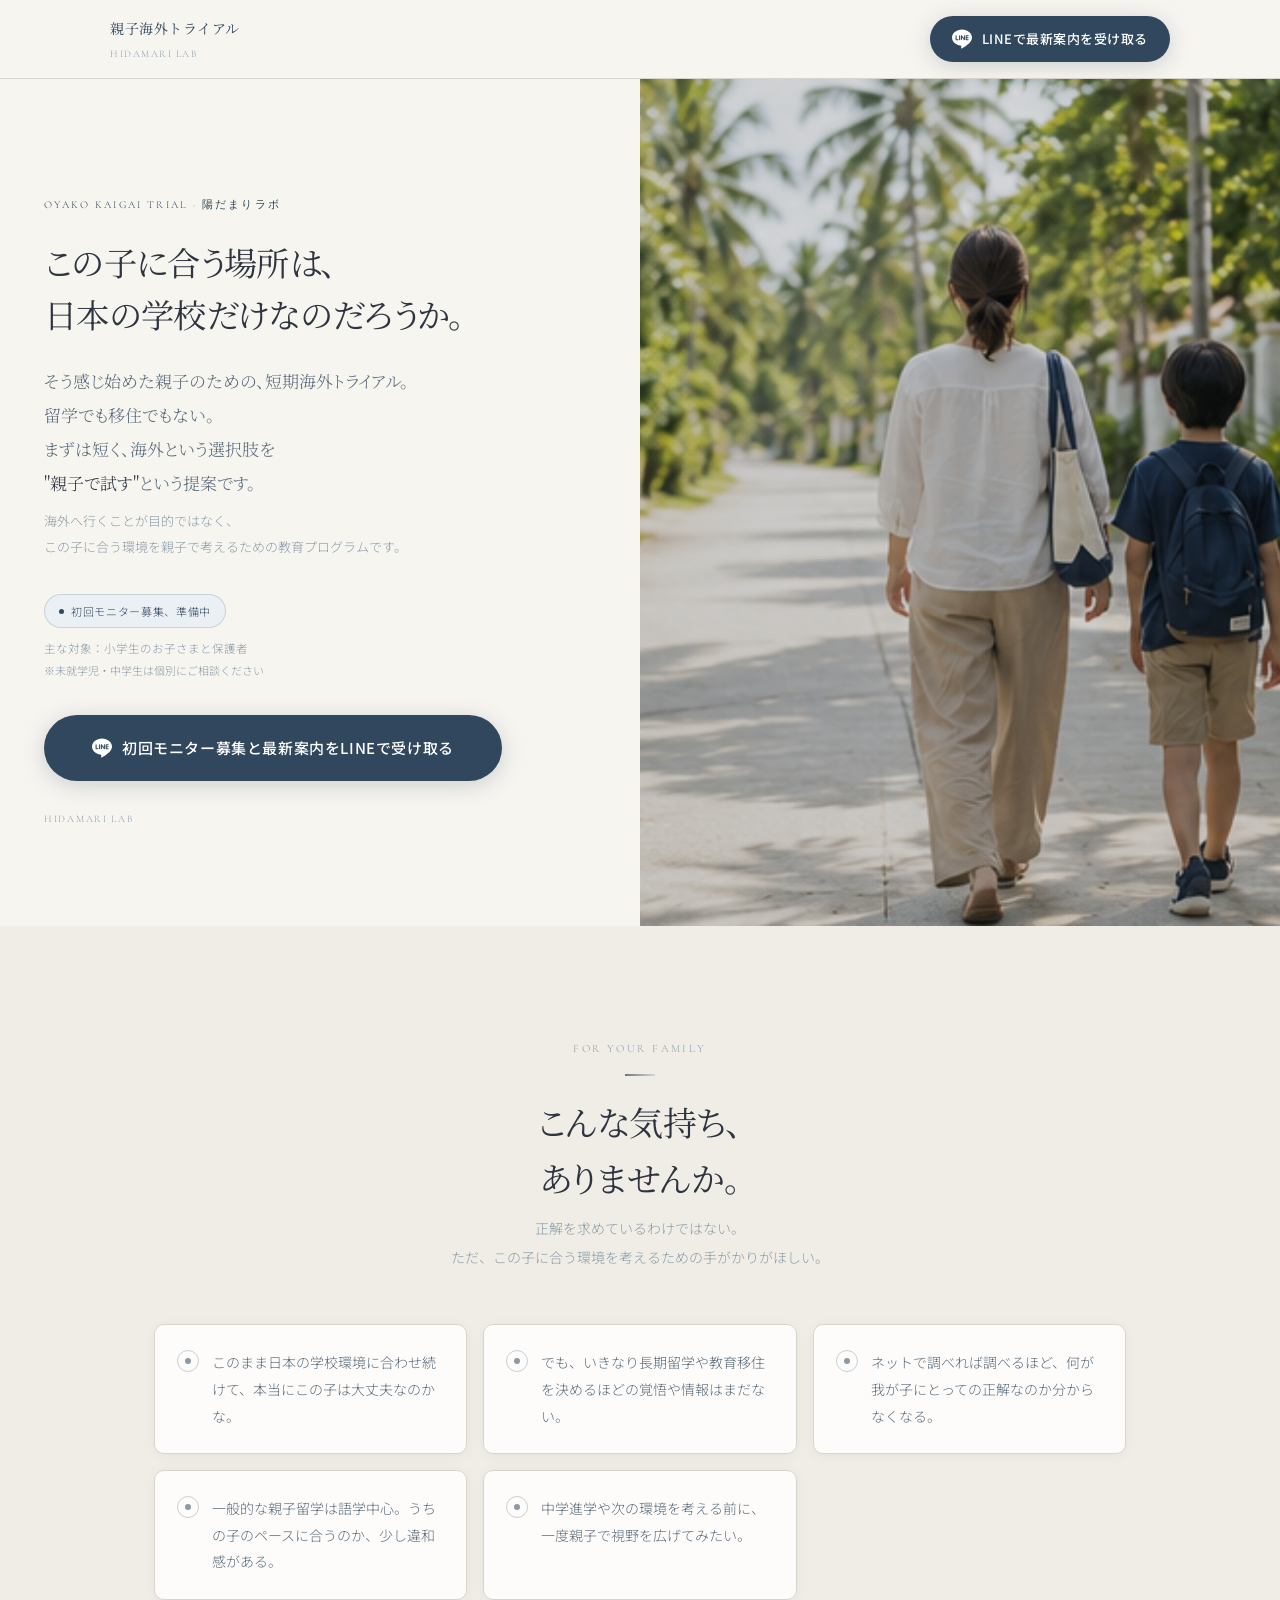
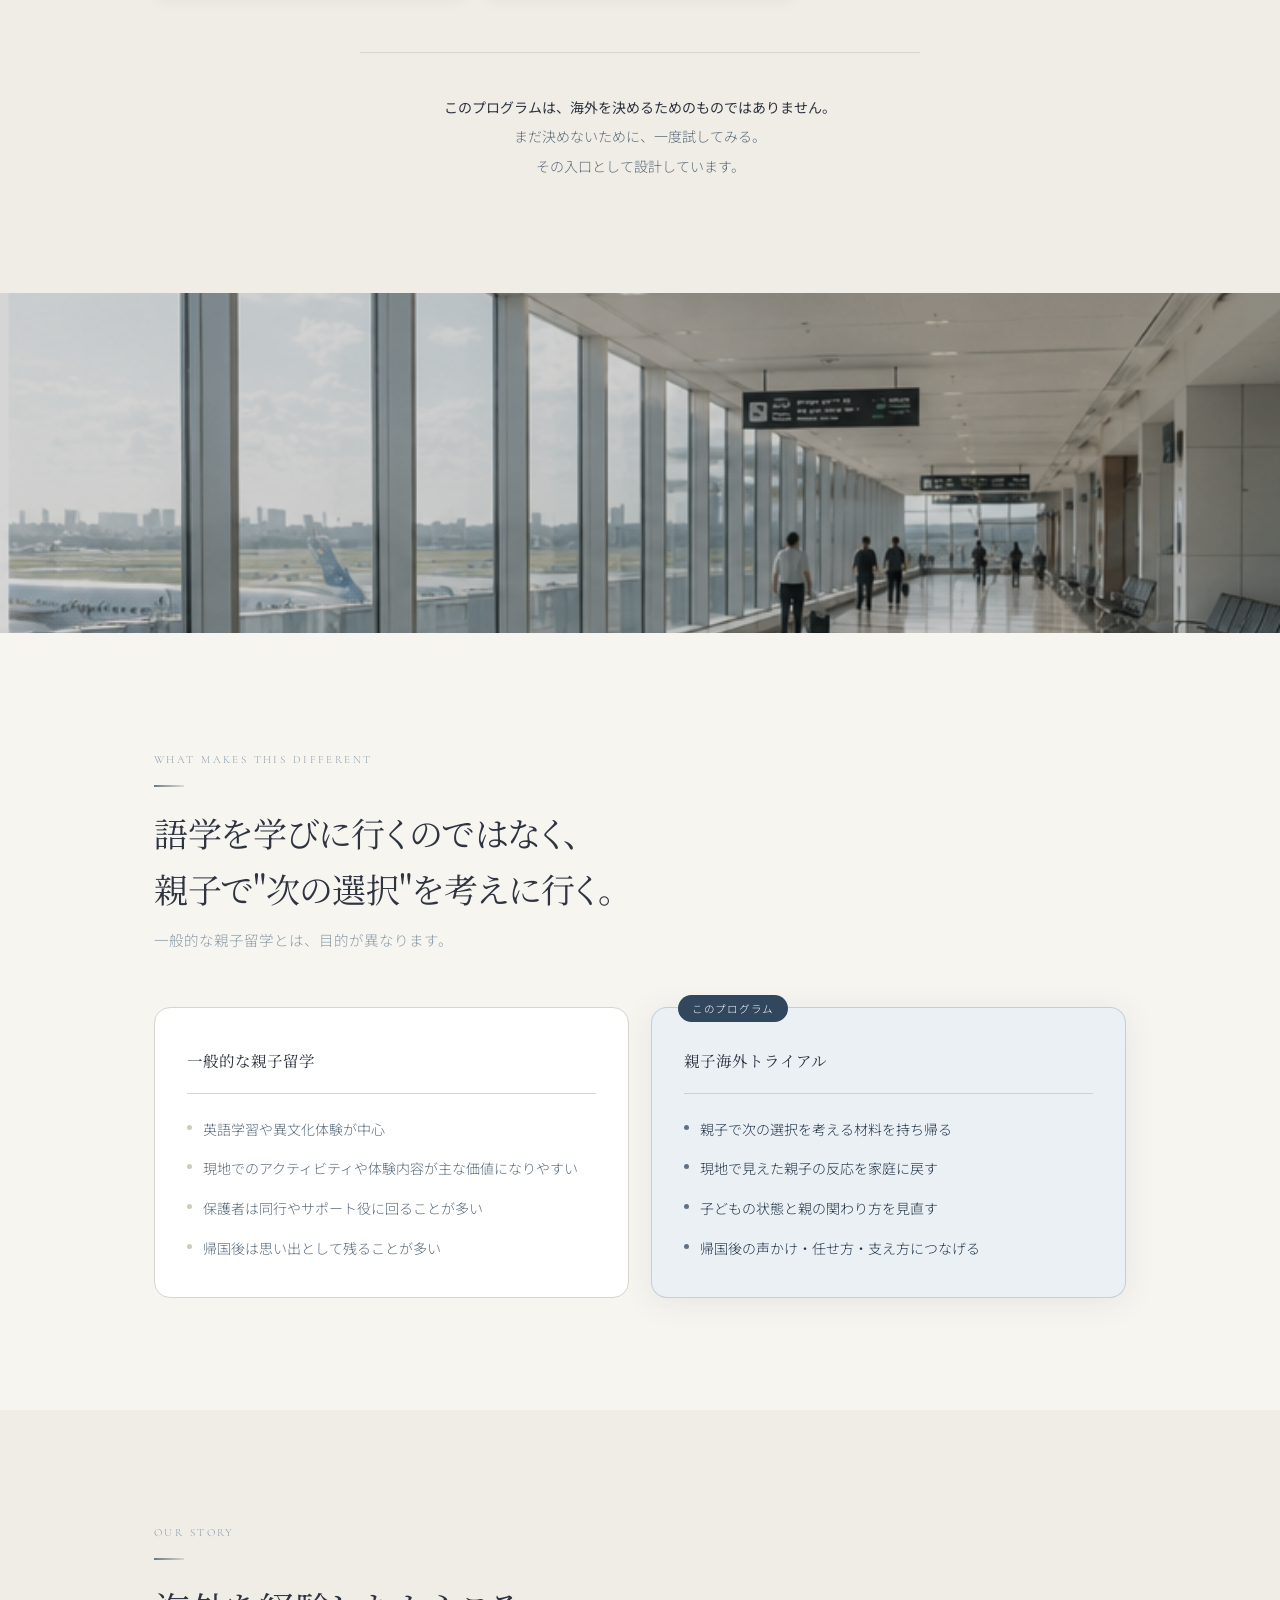
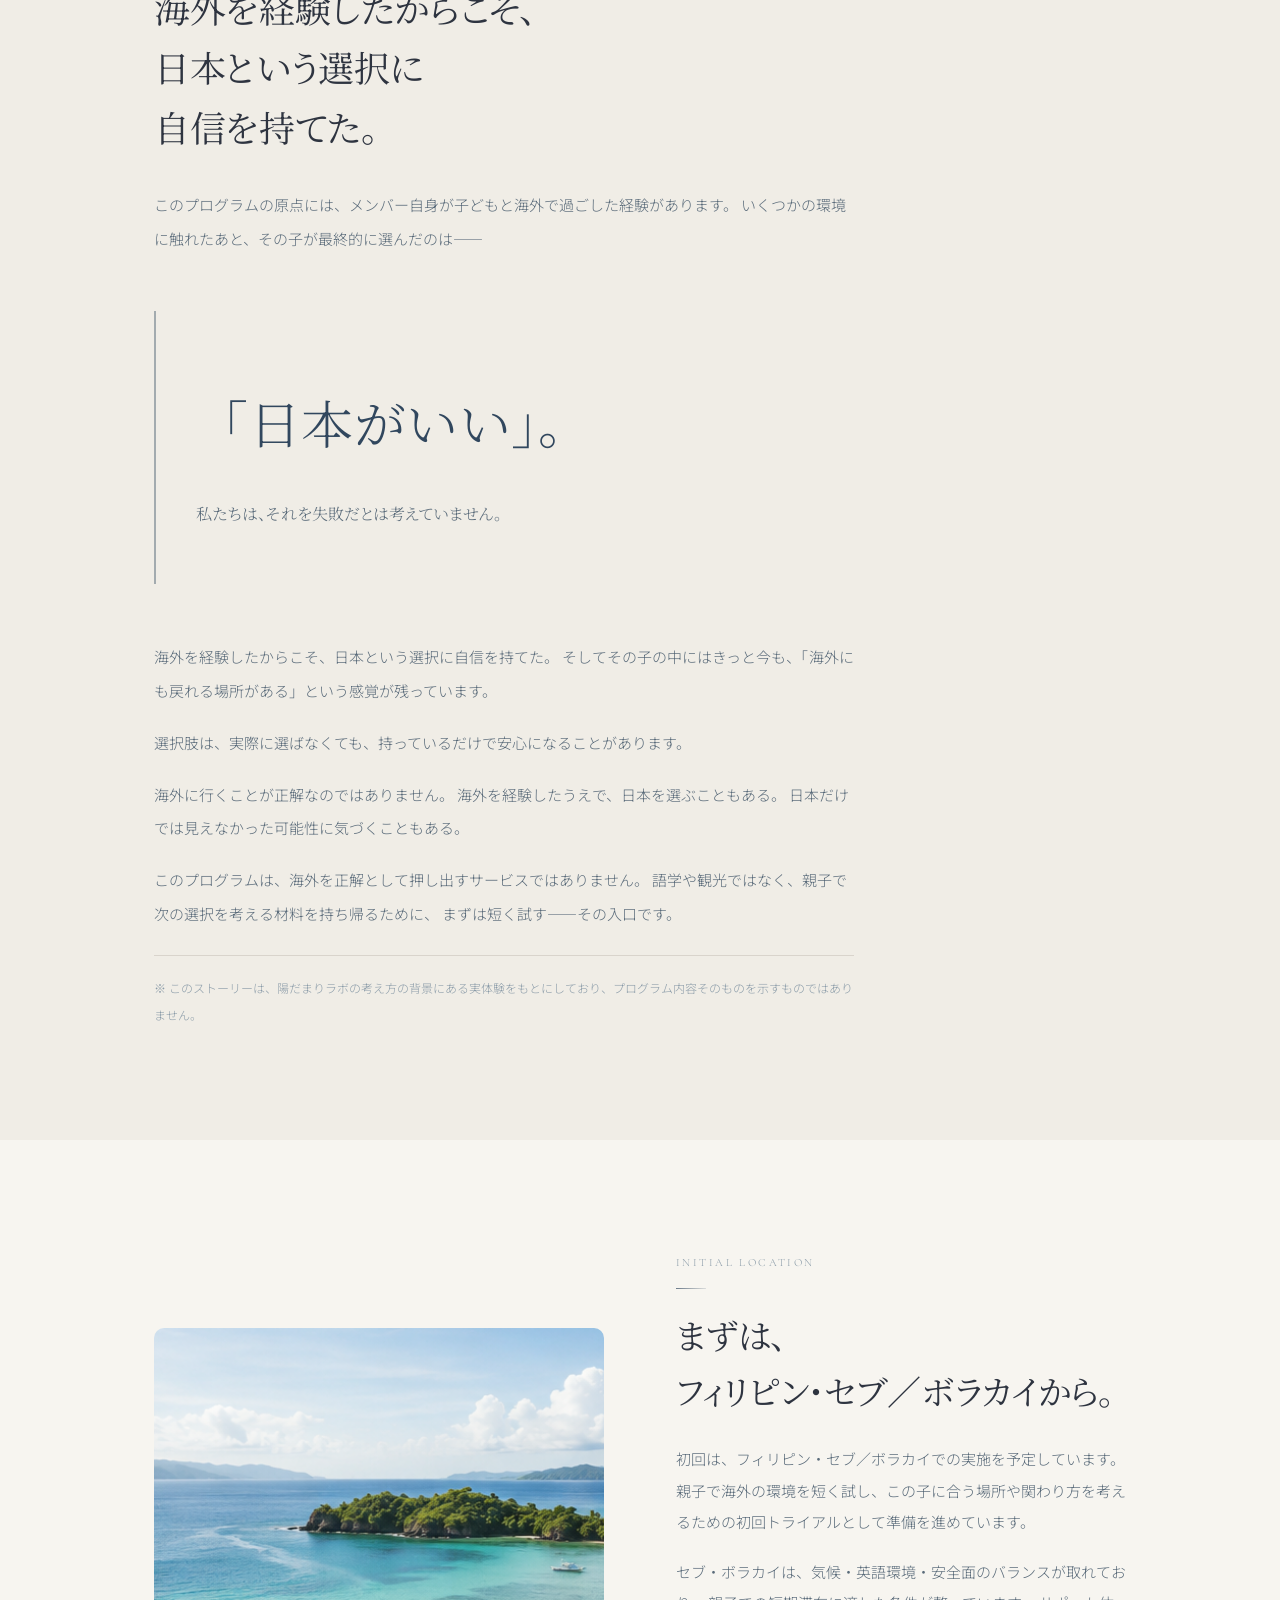
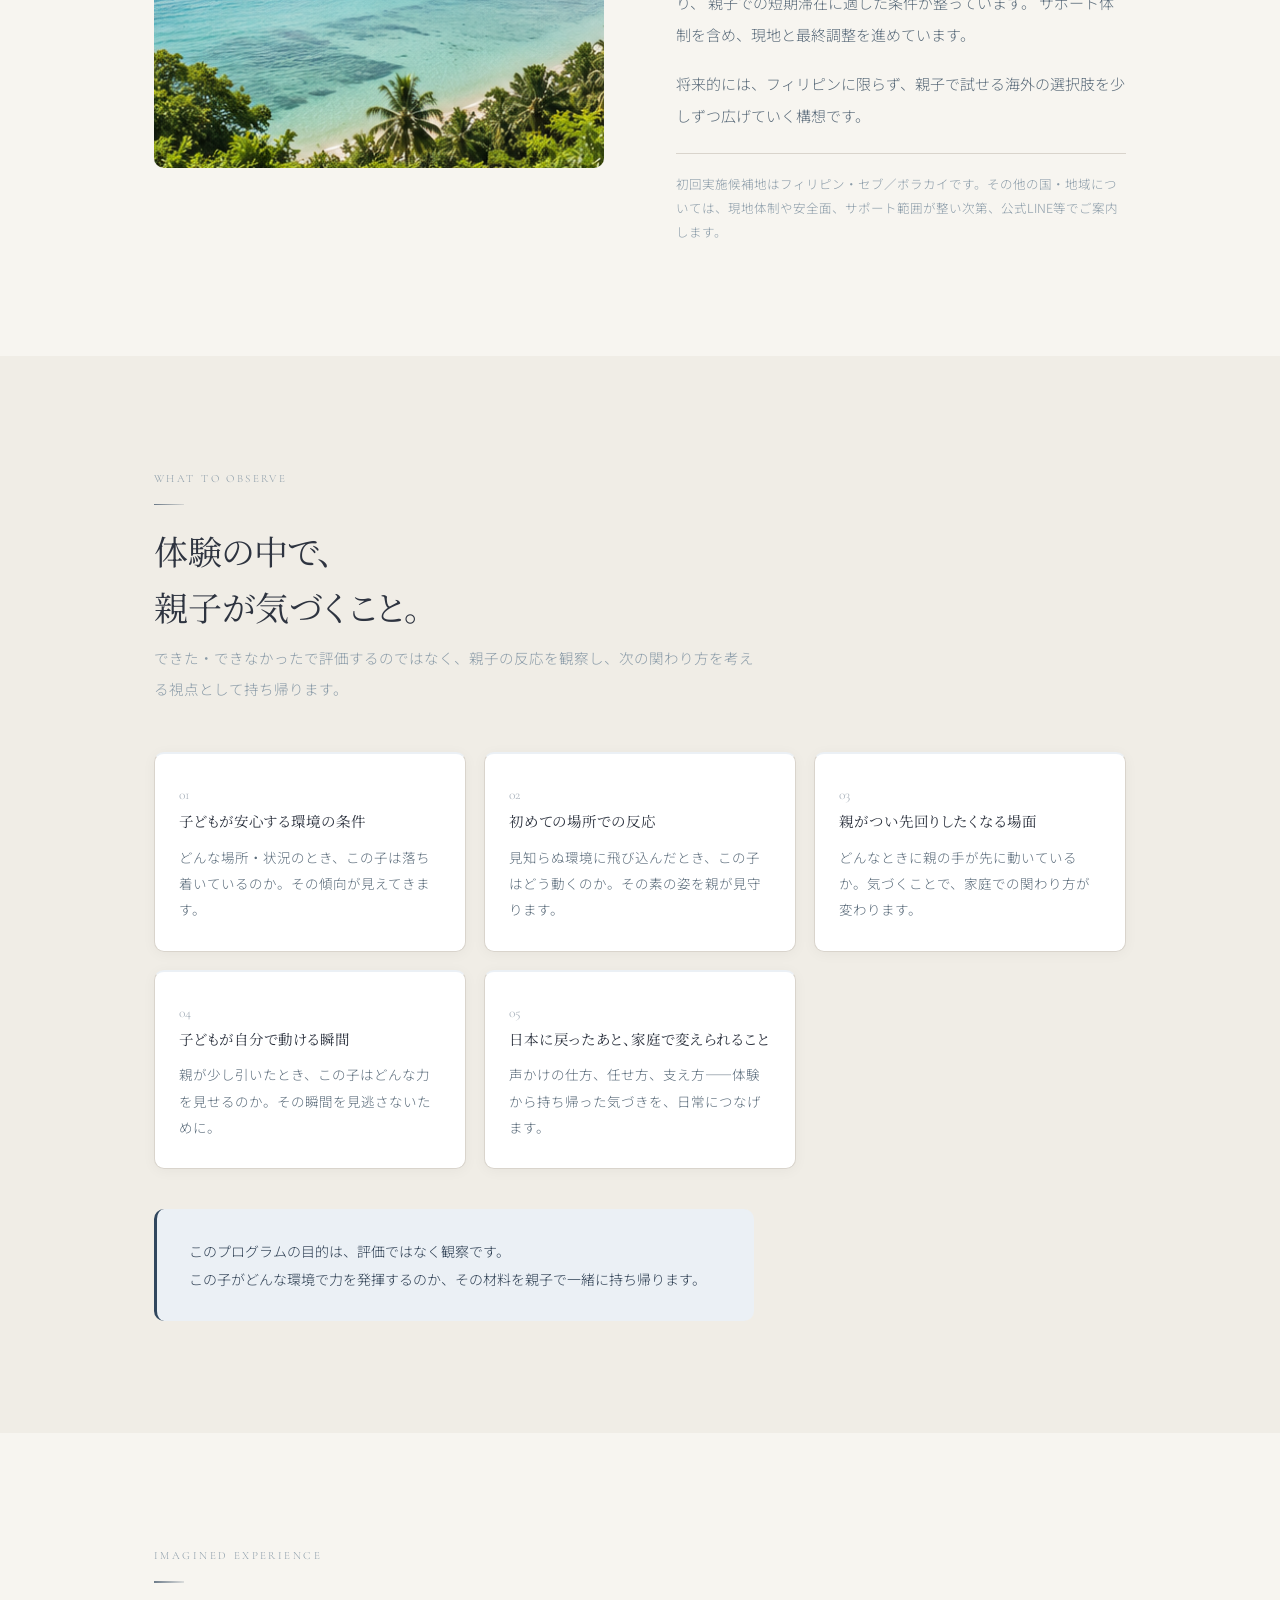
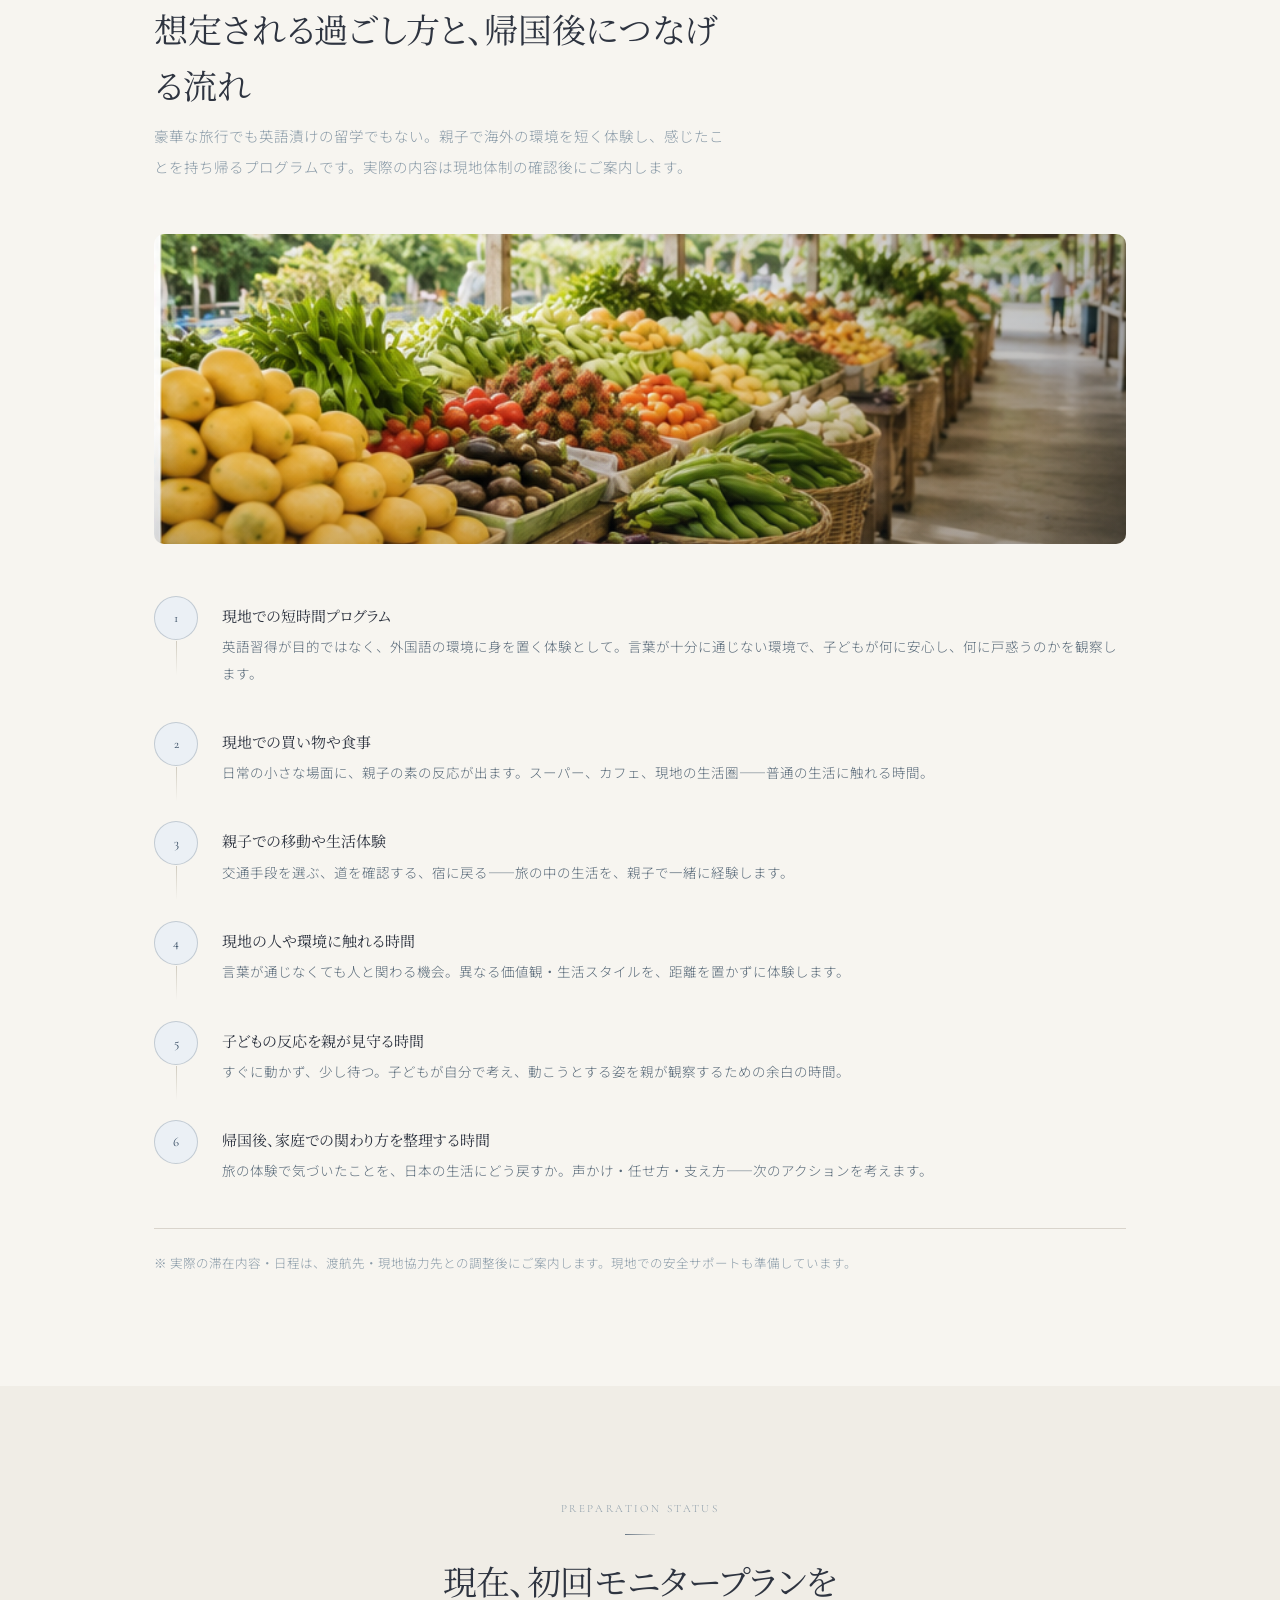
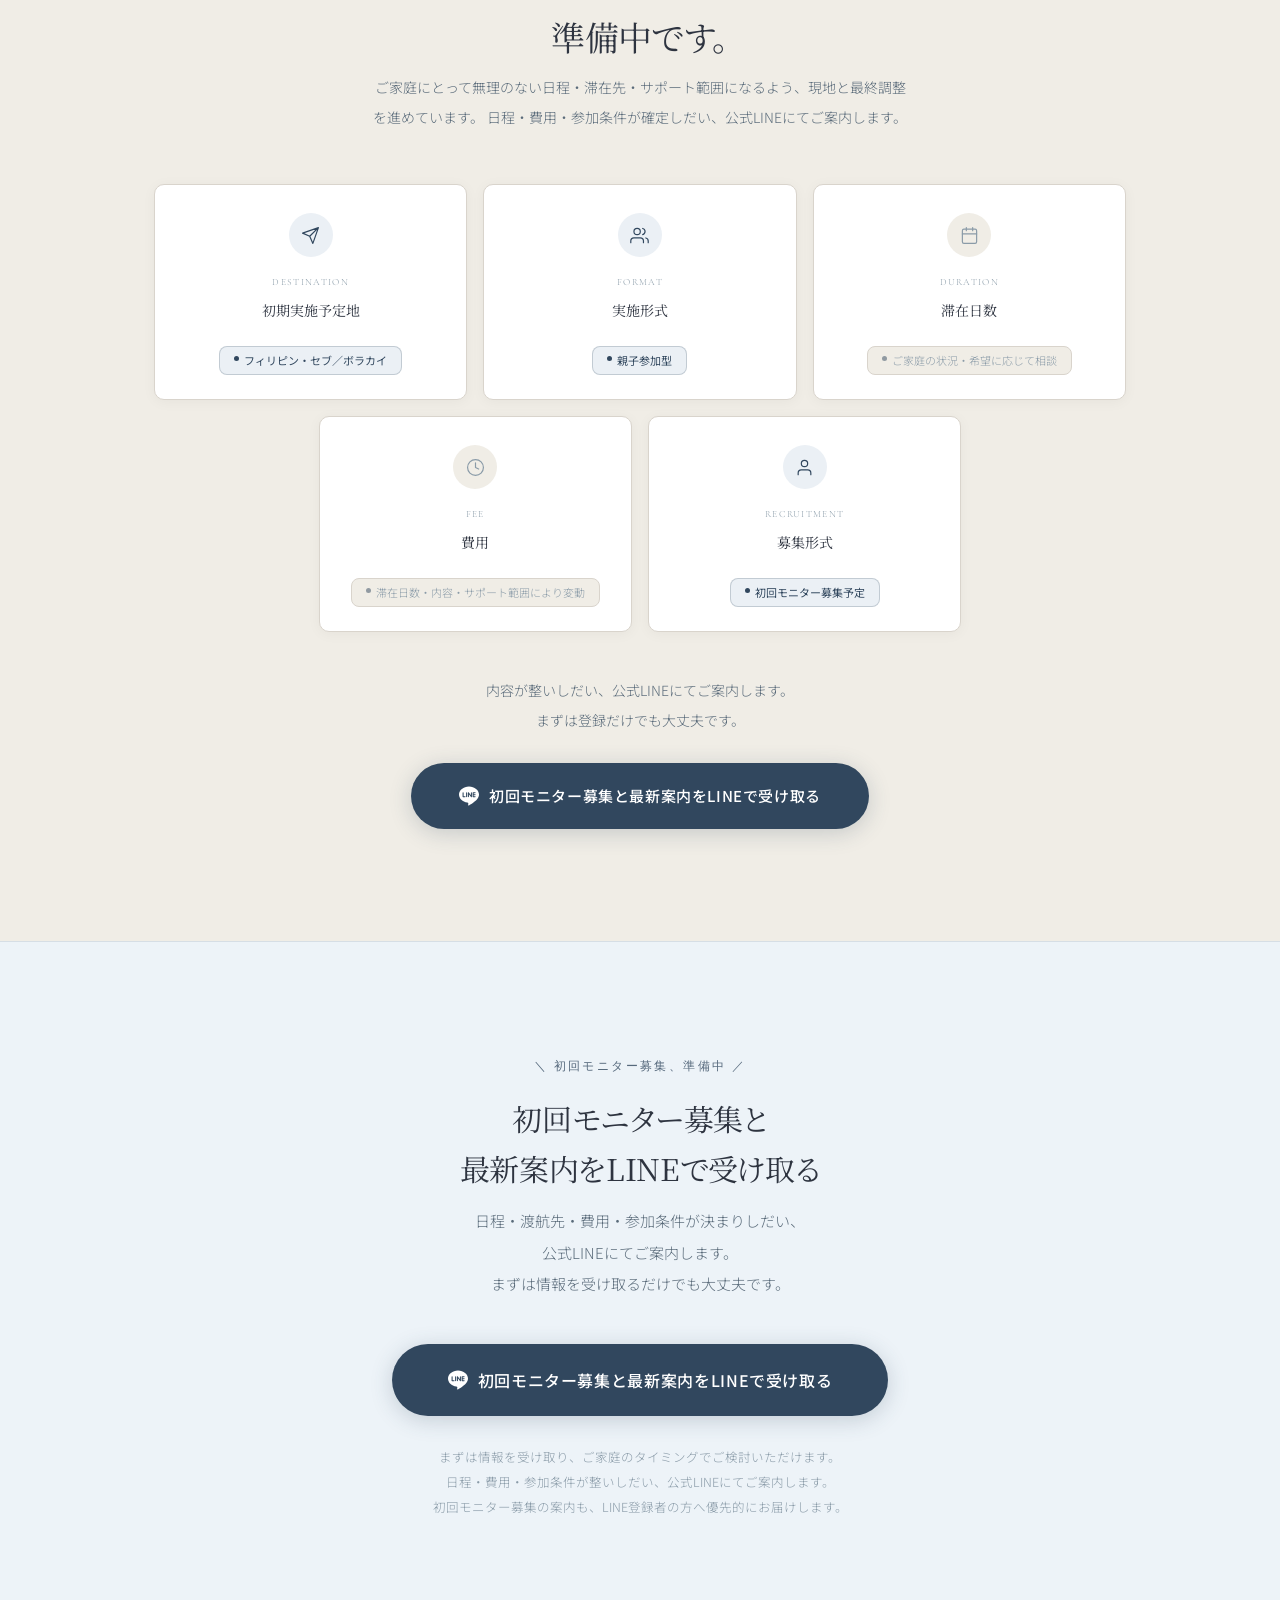
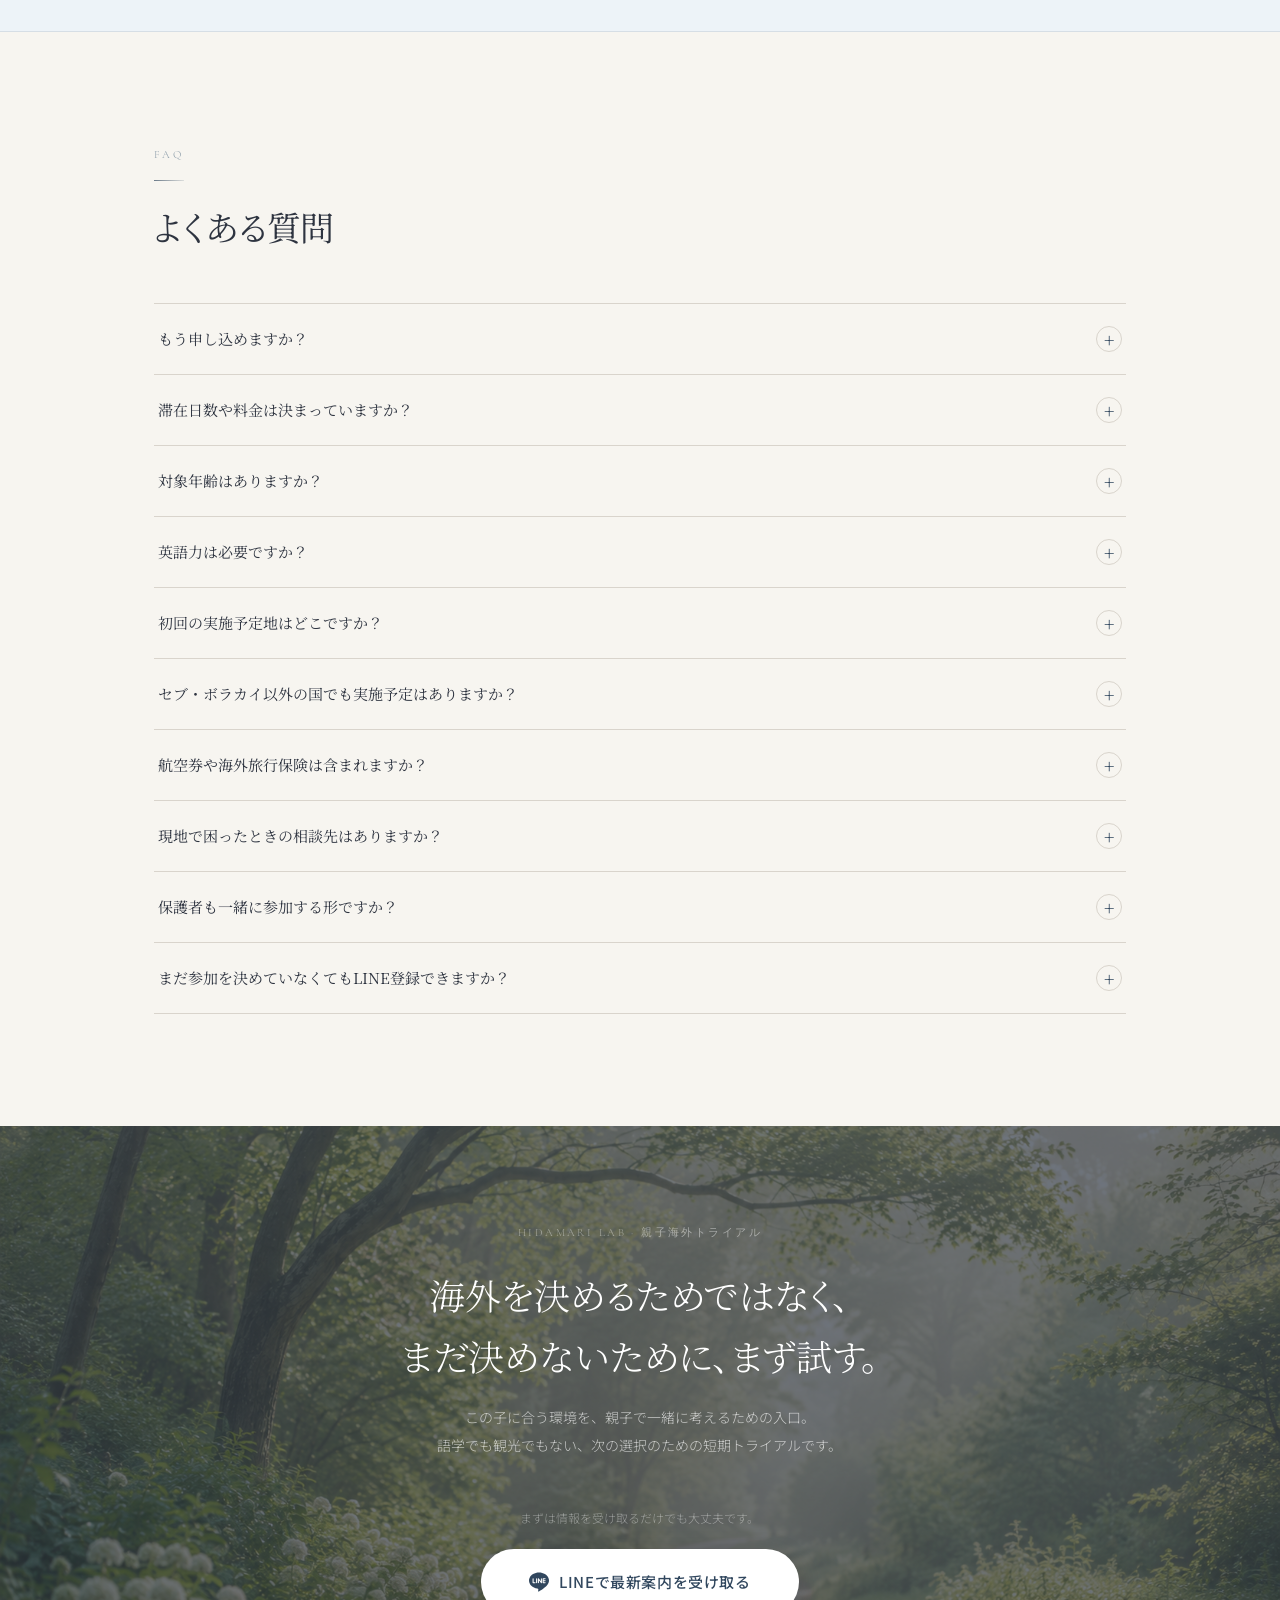
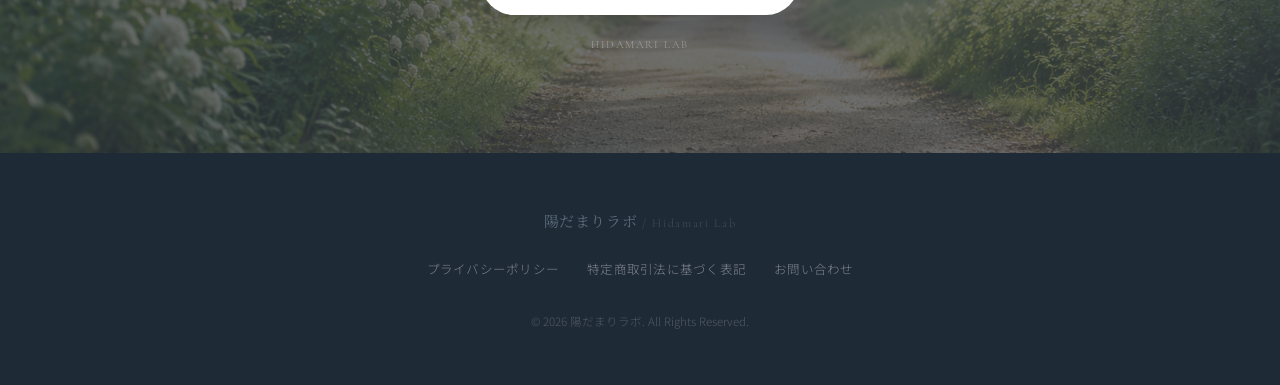
==== commit 8c4af30c: "Add files via upload" ====
--- a/v2/index.html
+++ b/v2/index.html
@@ -1058,7 +1058,7 @@
     </div>
     <a href="#line-cta" class="btn-line btn-line--sm nav-btn-desktop">
       <svg viewBox="0 0 24 24" fill="currentColor"><path d="M19.365 9.863c.349 0 .63.285.63.631 0 .345-.281.63-.63.63H17.61v1.125h1.755c.349 0 .63.283.63.63 0 .344-.281.629-.63.629h-2.386c-.345 0-.627-.285-.627-.629V8.108c0-.345.282-.63.627-.63h2.386c.349 0 .63.285.63.63 0 .349-.281.63-.63.63H17.61v1.125h1.755zm-3.855 3.016c0 .27-.174.51-.432.596-.064.021-.133.031-.199.031-.211 0-.391-.09-.51-.25l-2.443-3.317v2.94c0 .344-.279.629-.631.629-.346 0-.626-.285-.626-.629V8.108c0-.27.173-.51.43-.595.06-.023.136-.033.194-.033.195 0 .375.104.495.254l2.462 3.33V8.108c0-.345.282-.63.63-.63.345 0 .63.285.63.63v4.771zm-5.741 0c0 .344-.282.629-.631.629-.345 0-.627-.285-.627-.629V8.108c0-.345.282-.63.627-.63.349 0 .631.285.631.63v4.771zm-2.466.629H4.917c-.345 0-.63-.285-.63-.629V8.108c0-.345.285-.63.63-.63.348 0 .63.285.63.63v4.141h1.756c.348 0 .629.283.629.63 0 .344-.281.629-.629.629M24 10.314C24 4.943 18.615.572 12 .572S0 4.943 0 10.314c0 4.811 4.27 8.842 10.035 9.608.391.082.923.258 1.058.59.12.301.079.766.038 1.08l-.164 1.02c-.045.301-.24 1.186 1.049.645 1.291-.539 6.916-4.078 9.436-6.975C23.176 14.393 24 12.458 24 10.314"/></svg>
-      LINEで最新情報を受け取る
+      LINEで最新案内を受け取る
     </a>
   </div>
 </nav>
@@ -1086,6 +1086,7 @@
           <span class="badge-dot"></span>
           初回モニター募集、準備中
         </span>
+        <p style="font-size:11.5px;color:var(--c-hint);margin-top:10px;line-height:1.85;">主な対象：小学生のお子さまと保護者<br><span style="font-size:11px;">※未就学児・中学生は個別にご相談ください</span></p>
       </div>
       <div class="hero-cta-wrap fi fi-d4">
         <a href="#line-cta" class="btn-line">
@@ -1176,9 +1177,9 @@
         <p class="cmp-title">一般的な親子留学</p>
         <ul class="cmp-list">
           <li>英語学習や異文化体験が中心</li>
-          <li>現地で何を体験するかが中心</li>
-          <li>子どもの成長体験が主目的</li>
-          <li>帰国後は思い出として残る</li>
+          <li>現地でのアクティビティや体験内容が主な価値になりやすい</li>
+          <li>保護者は同行やサポート役に回ることが多い</li>
+          <li>帰国後は思い出として残ることが多い</li>
         </ul>
       </div>
       <div class="cmp-card cmp-card--trial">
@@ -1206,7 +1207,7 @@
         <h2>海外を経験したからこそ、<br>日本という選択に<br>自信を持てた。</h2>
 
         <p>
-          陽だまりラボのスタッフの中には、子どもと一緒に海外での滞在を経験したメンバーがいます。
+          このプログラムの原点には、メンバー自身が子どもと海外で過ごした経験があります。
           いくつかの環境に触れたあと、その子が最終的に選んだのは——
         </p>
 
@@ -1332,7 +1333,7 @@
     <div class="itin-head fi">
       <span class="en-label">Imagined Experience</span>
       <div class="sec-rule"></div>
-      <h2>想定される過ごし方</h2>
+      <h2>想定される過ごし方と、帰国後につなげる流れ</h2>
       <p>豪華な旅行でも英語漬けの留学でもない。親子で海外の環境を短く体験し、感じたことを持ち帰るプログラムです。実際の内容は現地体制の確認後にご案内します。</p>
     </div>
 
@@ -1348,7 +1349,7 @@
       <li class="itin-item fi fi-d1">
         <div class="itin-step"><span class="itin-n">1</span></div>
         <div class="itin-body">
-          <h3>語学学校での短時間レッスン</h3>
+          <h3>現地での短時間プログラム</h3>
           <p>英語習得が目的ではなく、外国語の環境に身を置く体験として。言葉が十分に通じない環境で、子どもが何に安心し、何に戸惑うのかを観察します。</p>
         </div>
       </li>
@@ -1485,8 +1486,8 @@
       </a>
     </div>
     <p class="line-reassure">
-      <strong>強引な勧誘は一切ありません。</strong>
-      日程・渡航先・費用・参加条件が決まりしだい、公式LINEにてご案内します。<br>
+      まずは情報を受け取り、ご家庭のタイミングでご検討いただけます。<br>
+      日程・費用・参加条件が整いしだい、公式LINEにてご案内します。<br>
       初回モニター募集の案内も、LINE登録者の方へ優先的にお届けします。
     </p>
   </div>
@@ -1531,12 +1532,12 @@
 
       <div class="faq-item">
         <button class="faq-q" aria-expanded="false">
-          対象年齢は？
+          対象年齢はありますか？
           <span class="faq-icon">+</span>
         </button>
         <div class="faq-a" role="region" aria-hidden="true">
           <div class="faq-a-inner">
-            <p>主な対象は、小学生のお子さまと保護者です。未就学児・中学生のご家庭についても、目的やご家庭の状況に応じて個別にご相談いただける可能性があります。詳細はLINEでのご案内時にお知らせします。</p>
+            <p>主な対象は、小学生のお子さまと保護者です。未就学児・中学生については、お子さまの年齢や状況、現地受け入れ体制を確認したうえで、個別にご相談させていただきます。</p>
           </div>
         </div>
       </div>
@@ -1584,7 +1585,7 @@
         </button>
         <div class="faq-a" role="region" aria-hidden="true">
           <div class="faq-a-inner">
-            <p>プランに含まれる範囲については、現在調整中です。航空券・海外旅行保険の取り扱いも含め、費用の詳細は確定次第LINEにてご案内します。</p>
+            <p>航空券、海外旅行保険、パスポート取得費は参加者ご本人の負担となります。食費、現地交通費、教材費、体験活動費、送迎費、個人的な支出等は、現地受け入れ先・滞在先・プログラム内容により、参加費に含まれる場合と別途必要となる場合があります。詳細は正式案内時にご案内します。</p>
           </div>
         </div>
       </div>
@@ -1608,19 +1609,9 @@
         </button>
         <div class="faq-a" role="region" aria-hidden="true">
           <div class="faq-a-inner">
-            <p>はい。このプログラムは、保護者の方とお子さまが一緒に参加する形を基本としています。子どもの反応を親が見守る時間が、プログラムの中心のひとつです。子どもを預けて参加するプログラムではありません。</p>
-          </div>
-        </div>
-      </div>
-
-      <div class="faq-item">
-        <button class="faq-q" aria-expanded="false">
-          専門家による診断やカウンセリングですか？
-          <span class="faq-icon">+</span>
-        </button>
-        <div class="faq-a" role="region" aria-hidden="true">
-          <div class="faq-a-inner">
-            <p>このプログラムは、医療的な診断やカウンセリングではありません。親子で海外という環境を短く体験し、この子に合う場所や関わり方を考えるための材料を持ち帰る教育プログラムです。医療・専門的支援が必要な場合は、適切な専門機関へのご相談をおすすめします。</p>
+            <p>基本は親子参加型ですが、固定プランにご家庭を当てはめるのではなく、ご希望やお子さまの年齢・状況を伺いながら、可能な範囲で個別に調整していきます。</p>
+            <p>現地プログラムの内容や安全面、受け入れ体制によっては、一部の時間を保護者とお子さまが別行動として設計できる場合もあります。</p>
+            <p>詳細は、個別にご相談しながら決定します。</p>
           </div>
         </div>
       </div>
@@ -1632,7 +1623,7 @@
         </button>
         <div class="faq-a" role="region" aria-hidden="true">
           <div class="faq-a-inner">
-            <p>もちろんです。まずは情報を受け取るだけで大丈夫です。強引な勧誘や売り込みは一切しません。日程・費用・参加条件などの詳細が整いしだい、LINEにてご案内します。興味を持った段階でのご登録を歓迎しています。</p>
+            <p>もちろんです。まずは情報を受け取るだけで大丈夫です。ご家庭のタイミングでゆっくりご検討いただけます。日程・費用・参加条件などの詳細が整いしだい、LINEにてご案内します。興味を持った段階でのご登録を歓迎しています。</p>
           </div>
         </div>
       </div>
@@ -1671,8 +1662,8 @@
   <div class="footer-inner">
     <p class="footer-name">陽だまりラボ <span style="font-family:var(--ff-en);font-weight:300;font-size:12px;letter-spacing:0.14em;opacity:0.55;">/ Hidamari Lab</span></p>
     <div class="footer-links" style="margin-top:20px;">
-      <a href="#">プライバシーポリシー</a>
-      <a href="#">特定商取引法に基づく表記</a>
+      <a href="privacy.html">プライバシーポリシー</a>
+      <a href="tokushoho.html">特定商取引法に基づく表記</a>
       <a href="#">お問い合わせ</a>
     </div>
     <p class="footer-copy">© 2026 陽だまりラボ. All Rights Reserved.</p>
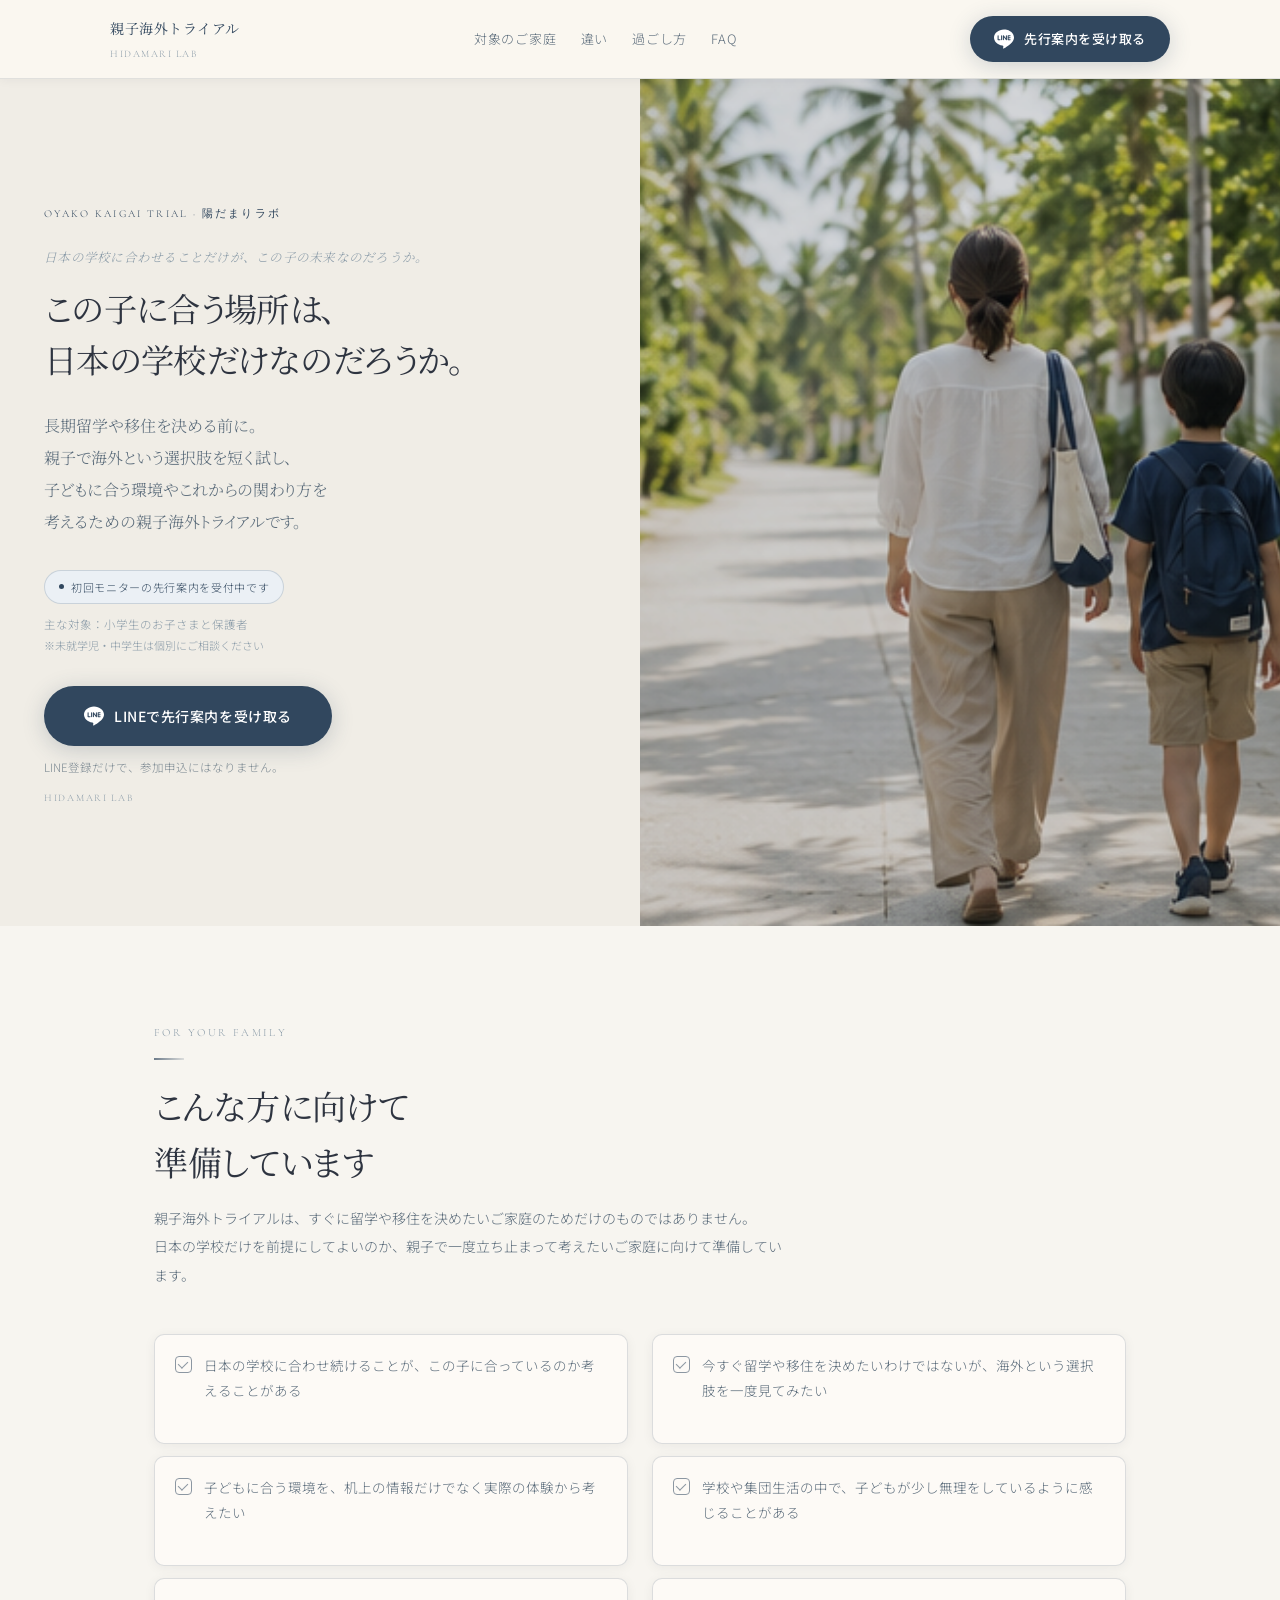
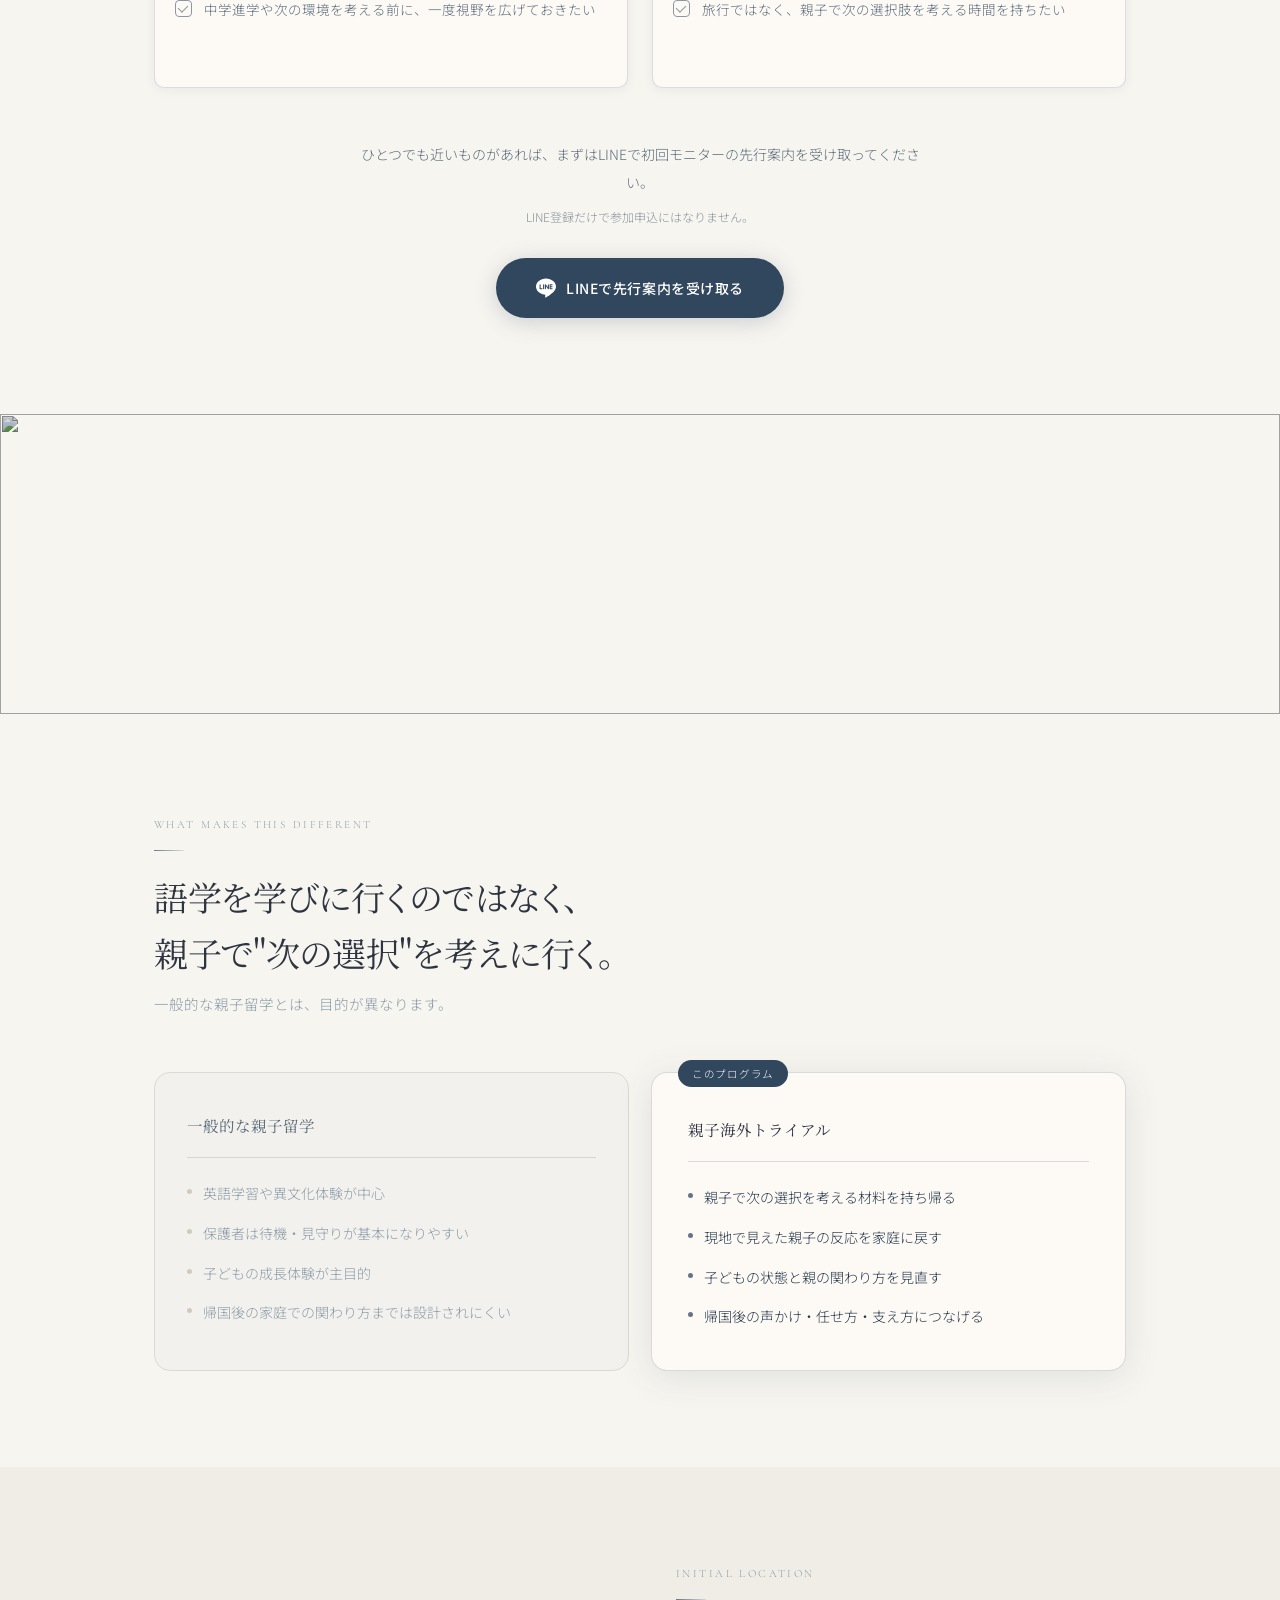
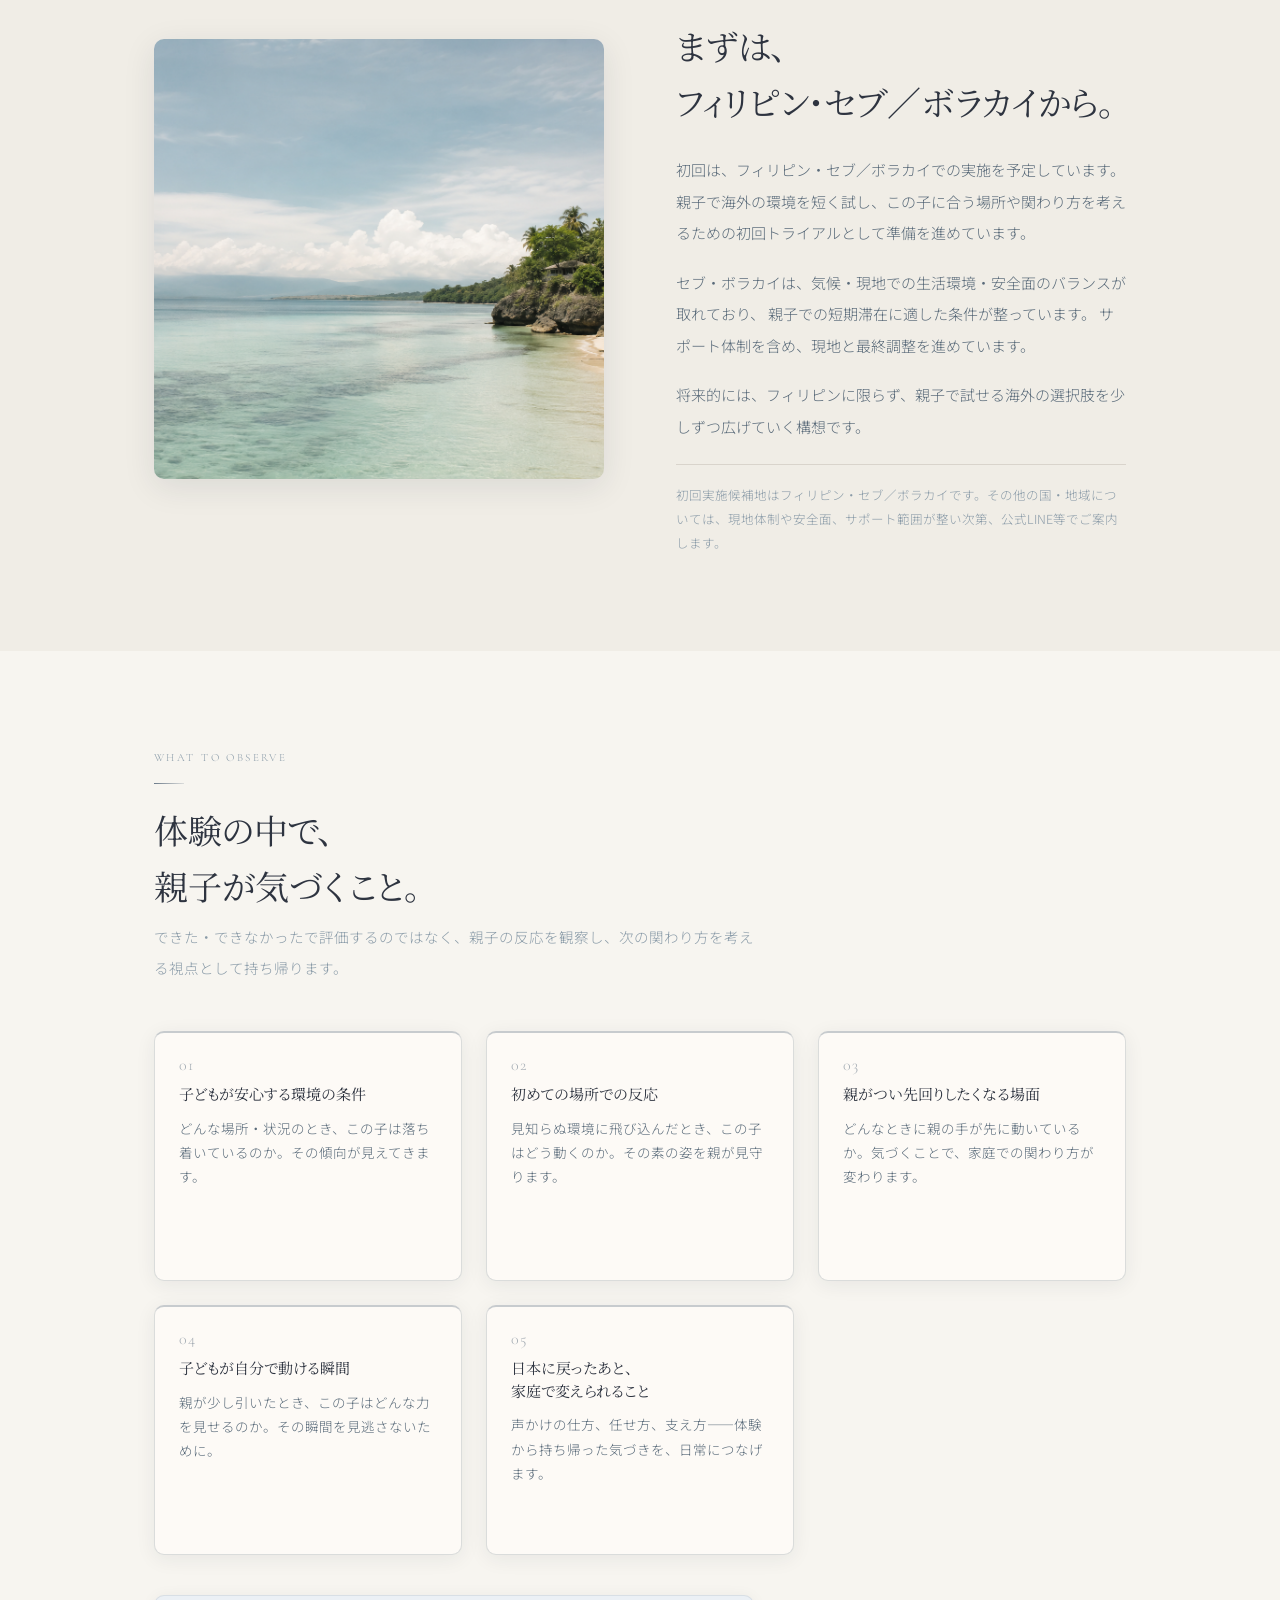
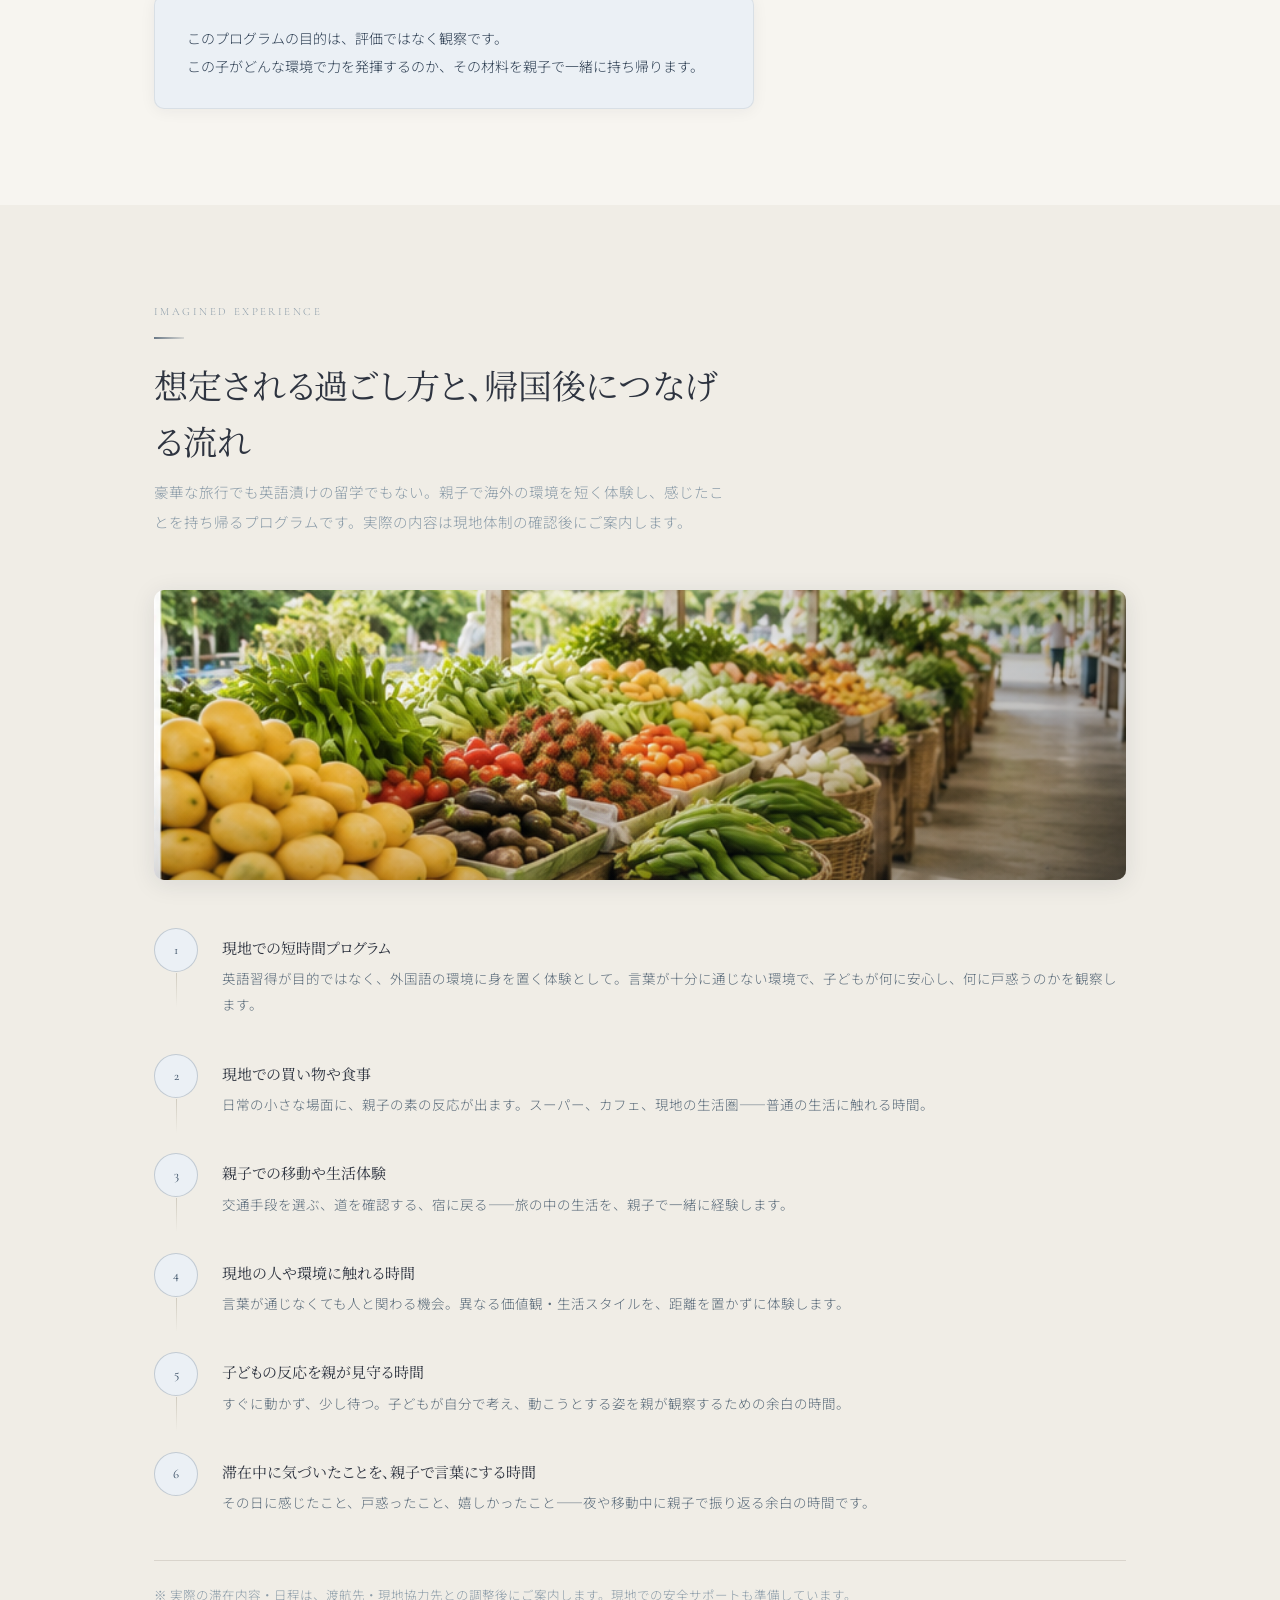
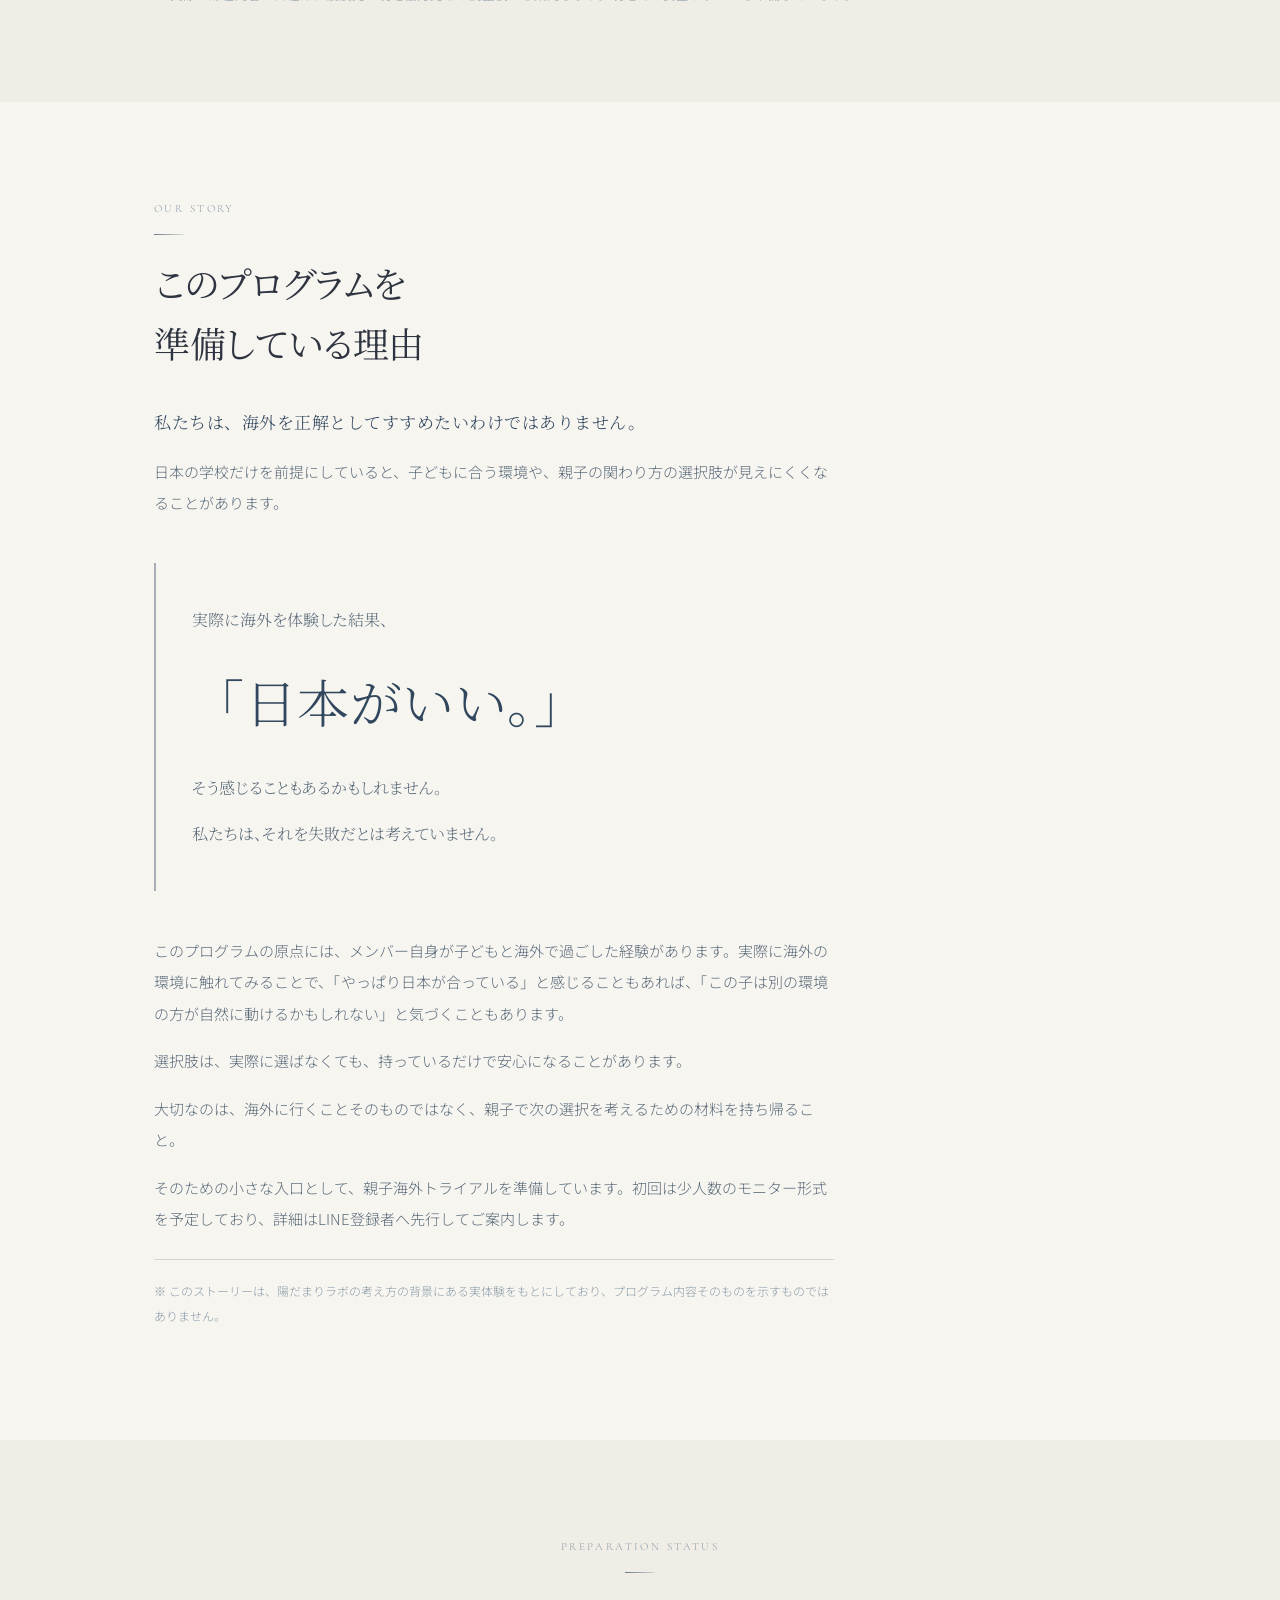
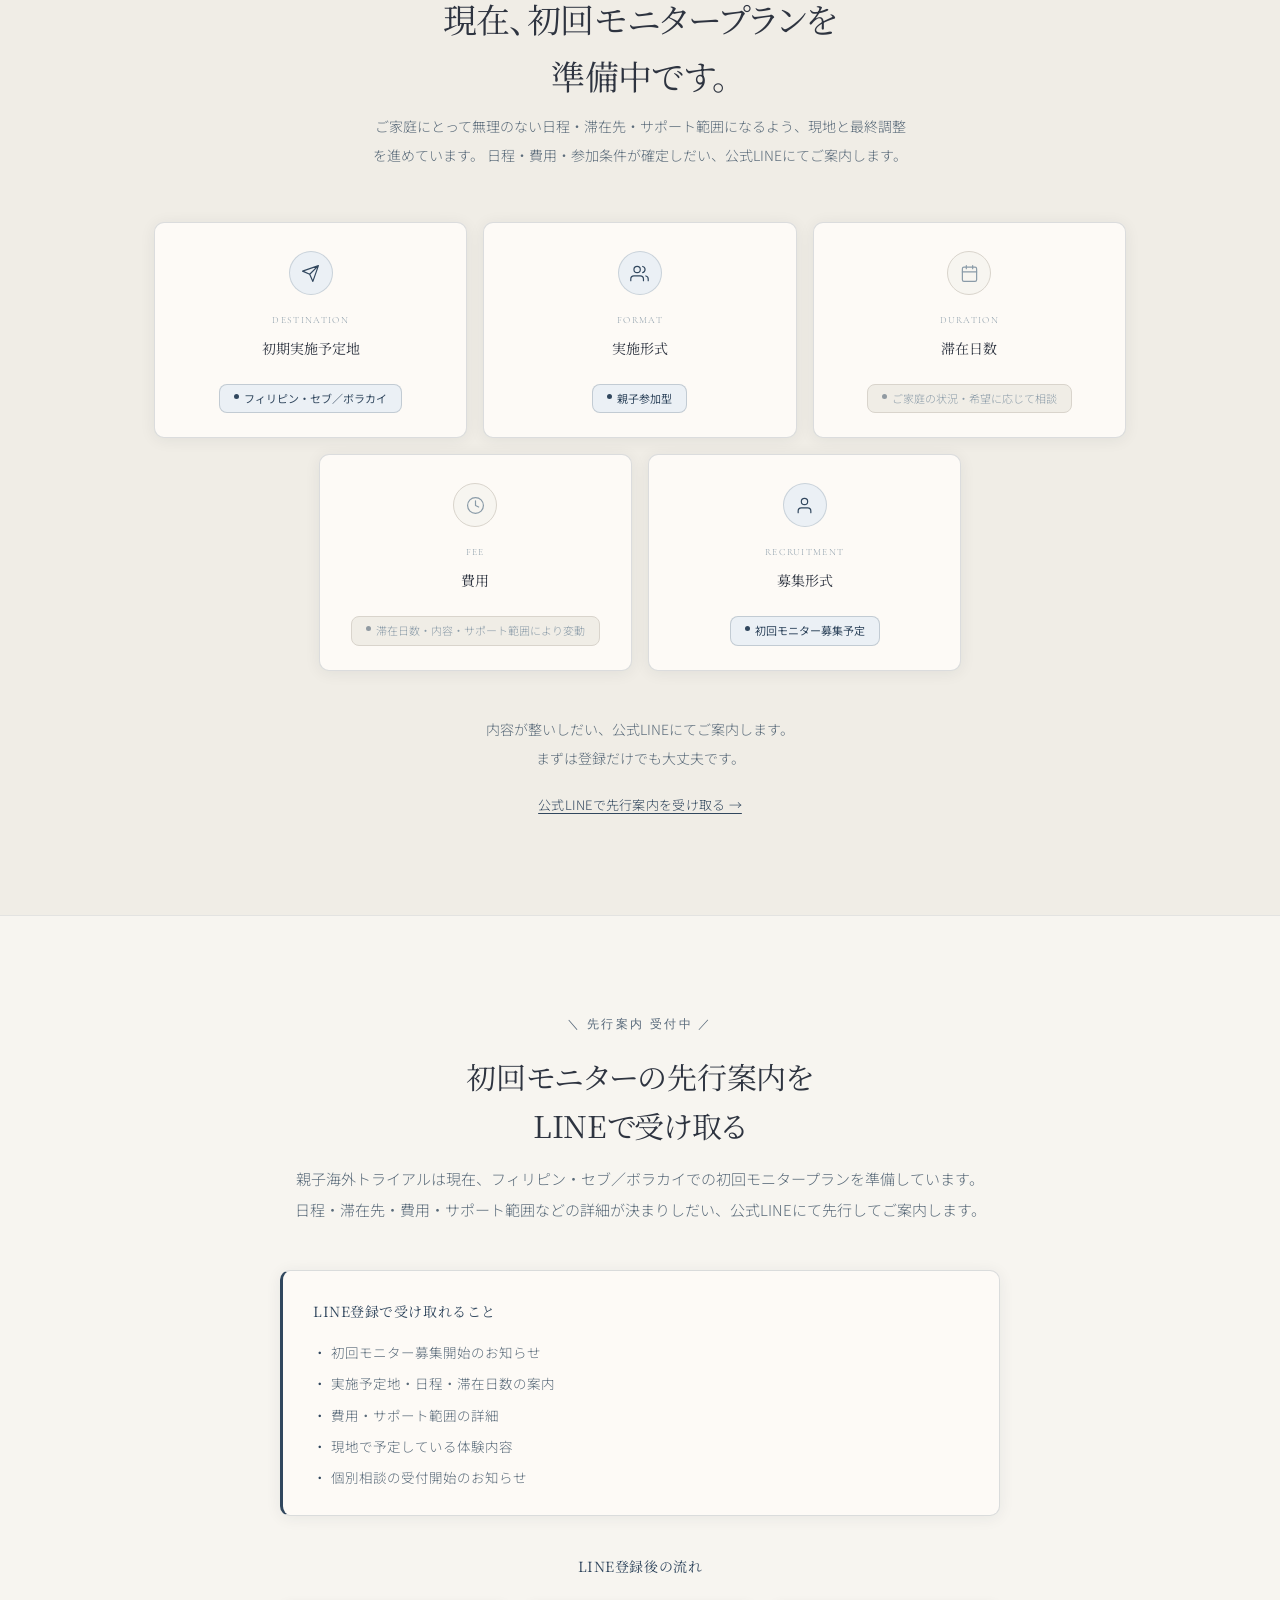
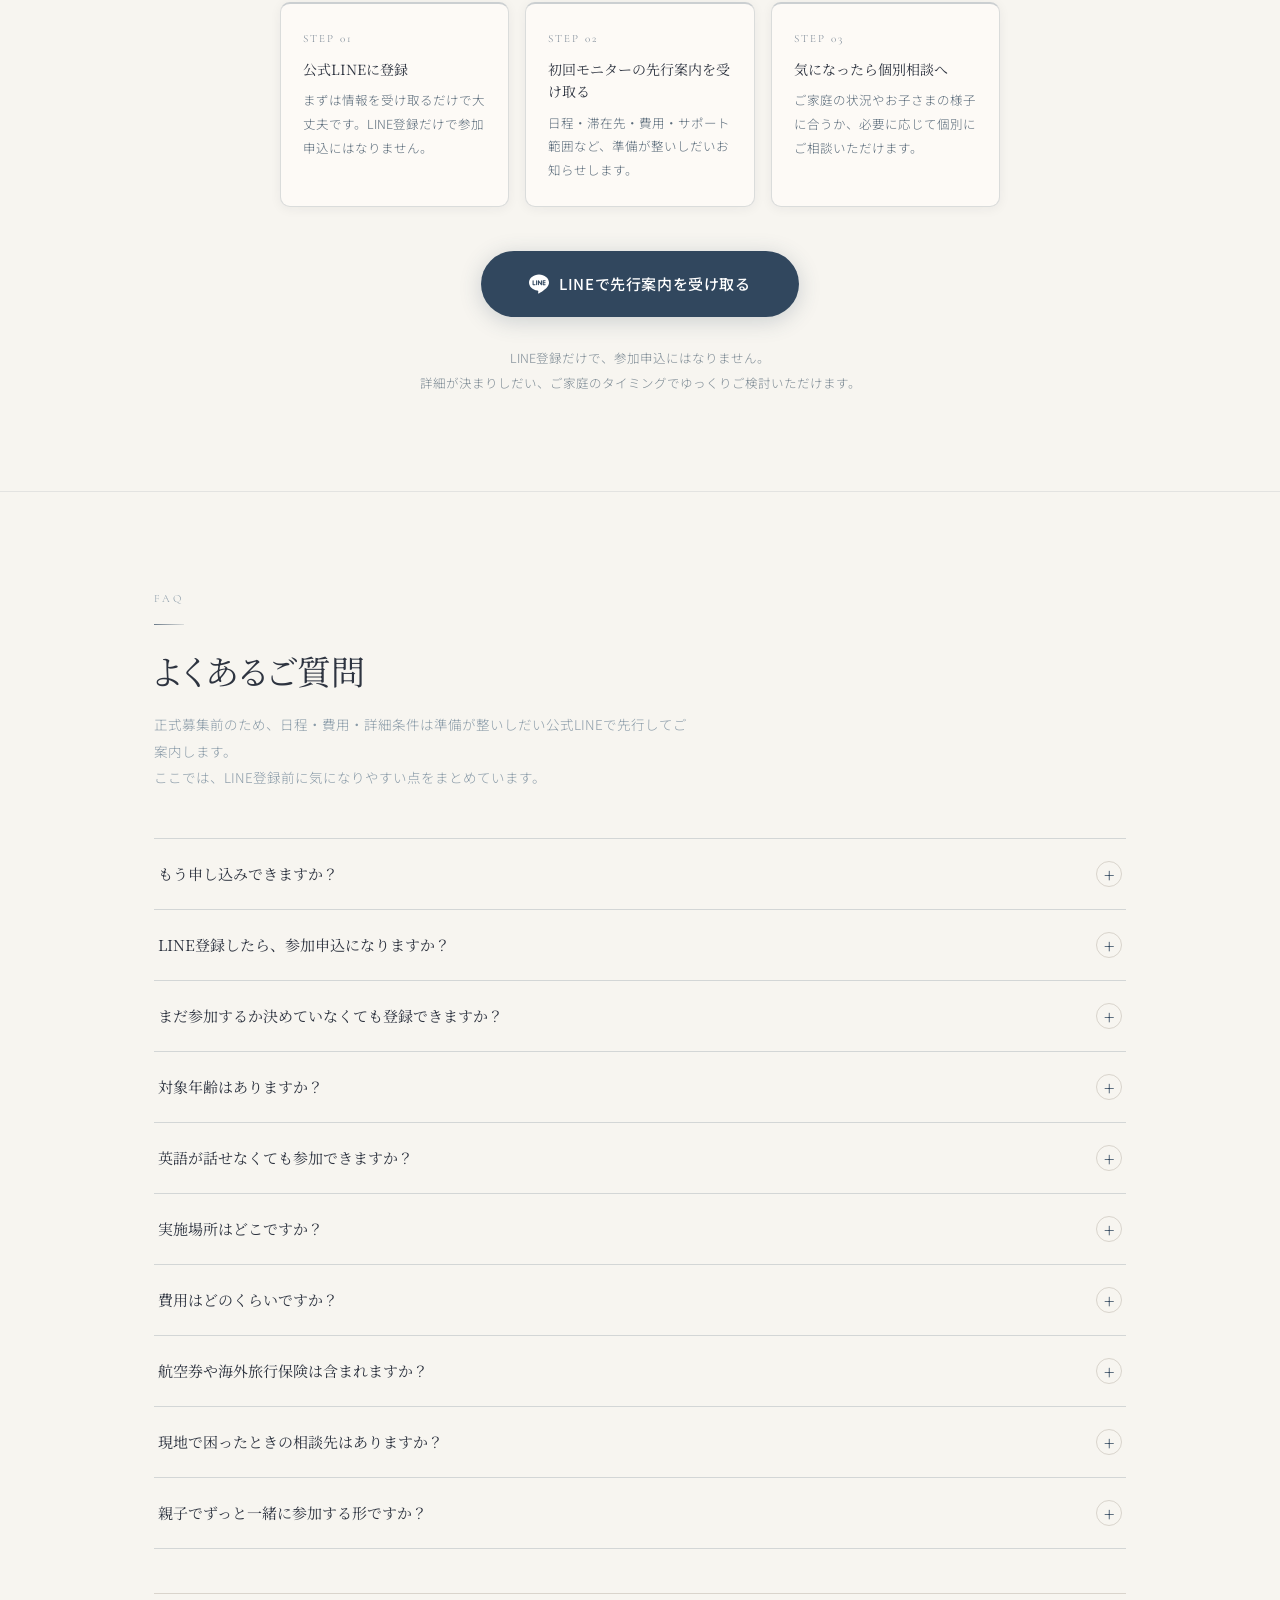
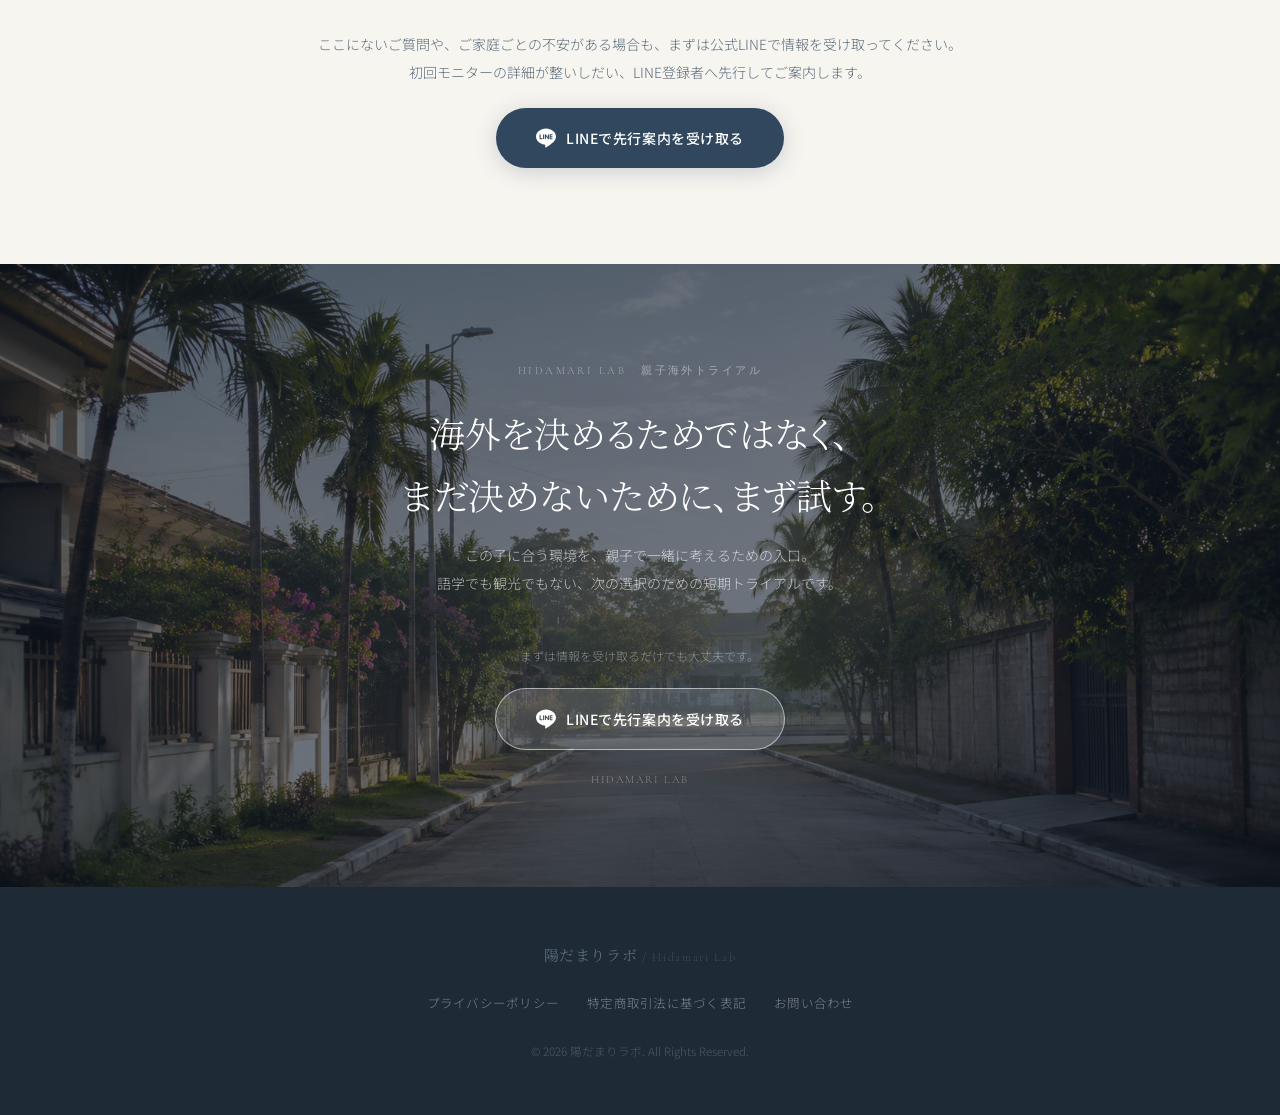
==== commit 637d8ada: "Add files via upload" ====
--- a/v2/index.html
+++ b/v2/index.html
@@ -21,7 +21,7 @@
       --c-sub:       #5A6B7A;
       --c-hint:      #8A9BA8;
       --c-border:    #D9D4CC;
-      --c-white:     #FFFFFF;
+      --c-white:     #FDFAF6;
       --ff-serif:    'Noto Serif JP','Yu Mincho','游明朝',Georgia,serif;
       --ff-sans:     'Noto Sans JP',sans-serif;
       --ff-en:       'Cormorant Garamond',Georgia,serif;
@@ -47,11 +47,11 @@
     button { font-family: inherit; }
 
     .wrap { max-width: 1060px; margin: 0 auto; padding: 0 44px; }
-    .sec  { padding: 112px 0; }
+    .sec  { padding: 96px 0; }
     .sec--ivory  { background: var(--c-ivory); }
     .sec--sand   { background: var(--c-sand); }
-    .sec--white  { background: var(--c-white); }
-    .sec--cta    { background: #EDF3F8; }
+    .sec--white  { background: var(--c-bg); }
+    .sec--cta    { background: var(--c-bg); }
 
     /* ── TYPE ── */
     .en-label {
@@ -121,10 +121,10 @@
       gap: 10px;
       background: var(--c-forest);
       color: #fff;
-      padding: 18px 48px;
+      padding: 16px 40px;
       border-radius: 100px;
       font-family: var(--ff-sans);
-      font-size: 15px;
+      font-size: 14px;
       font-weight: 500;
       letter-spacing: 0.04em;
       text-decoration: none;
@@ -139,7 +139,7 @@
       box-shadow: 0 8px 30px rgba(49,71,94,0.3);
     }
     .btn-line svg { width: 20px; height: 20px; flex-shrink: 0; }
-    .btn-line--sm { padding: 10px 22px; font-size: 13px; }
+    .btn-line--sm { padding: 10px 24px; font-size: 13px; }
 
     /* ── BADGE ── */
     .badge {
@@ -173,10 +173,11 @@
       position: sticky;
       top: 0;
       z-index: 100;
-      background: rgba(247,245,240,0.94);
+      background: rgba(250,247,240,0.97);
       backdrop-filter: blur(10px);
       -webkit-backdrop-filter: blur(10px);
-      border-bottom: 1px solid var(--c-border);
+      border-bottom: 1px solid rgba(49,71,94,0.13);
+      box-shadow: 0 1px 10px rgba(31,42,55,0.055);
       padding: 14px 44px;
     }
     .nav-inner {
@@ -200,6 +201,22 @@
       letter-spacing: 0.15em;
       text-transform: uppercase;
       color: var(--c-hint);
+    }
+    .nav-links {
+      display: flex;
+      align-items: center;
+      gap: 24px;
+    }
+    .nav-links a {
+      font-family: var(--ff-sans);
+      font-size: 13px;
+      font-weight: 300;
+      color: var(--c-sub);
+      letter-spacing: 0.06em;
+      transition: color 0.2s;
+    }
+    .nav-links a:hover {
+      color: var(--c-forest);
     }
 
     /* ════════════════════════════════
@@ -214,8 +231,8 @@
     .hero-text {
       display: flex;
       align-items: center;
-      padding: 100px 72px 80px 44px;
-      background: var(--c-bg);
+      padding: 80px 64px 72px 44px;
+      background: var(--c-ivory);
     }
     .hero-text-inner { max-width: 470px; }
     .hero-service {
@@ -237,23 +254,33 @@
       font-feature-settings: "palt";
       margin-bottom: 24px;
     }
+    .hero-intro {
+      font-family: var(--ff-serif);
+      font-size: 12.5px;
+      font-style: italic;
+      font-weight: 300;
+      color: var(--c-hint);
+      letter-spacing: 0.02em;
+      line-height: 1.8;
+      margin-bottom: 14px;
+    }
     .hero-lead {
       font-family: var(--ff-serif);
-      font-size: clamp(14px, 1.35vw, 17px);
+      font-size: clamp(14px, 1.35vw, 16px);
       font-weight: 300;
       color: var(--c-sub);
       line-height: 2.0;
       font-feature-settings: "palt";
-      margin-bottom: 8px;
-    }
-    .hero-note {
-      font-size: 13px;
-      color: var(--c-hint);
-      line-height: 1.95;
-      margin-bottom: 32px;
-    }
-    .hero-badge-wrap { margin-bottom: 34px; }
-    .hero-cta-wrap { margin-bottom: 18px; }
+      margin-bottom: 28px;
+    }
+    .hero-badge-wrap { margin-bottom: 30px; }
+    .hero-cta-wrap { margin-bottom: 0; }
+    .hero-cta-note {
+      font-size: 11.5px;
+      color: rgba(90,107,122,0.78);
+      margin-top: 12px;
+      line-height: 1.7;
+    }
     .hero-byline {
       font-family: var(--ff-en);
       font-size: 10px;
@@ -282,6 +309,86 @@
     }
 
     /* ════════════════════════════════
+       01b FOR-WHOM
+    ════════════════════════════════ */
+    .forwhom-head { max-width: 640px; margin-bottom: 44px; }
+    .forwhom-head h2 { margin-bottom: 14px; }
+    .forwhom-lead {
+      font-size: 14px;
+      color: var(--c-sub);
+      line-height: 2.05;
+    }
+    .forwhom-grid {
+      display: grid;
+      grid-template-columns: repeat(2, 1fr);
+      gap: 12px 24px;
+      margin-bottom: 52px;
+      align-items: stretch;
+    }
+    .forwhom-item {
+      display: flex;
+      align-items: flex-start;
+      gap: 12px;
+      padding: 18px 20px;
+      background: var(--c-white);
+      border: 1px solid rgba(49,71,94,0.17);
+      border-radius: var(--r-md);
+      box-shadow: 0 2px 12px rgba(31,42,55,0.06);
+      transition: border-color 0.2s, box-shadow 0.2s;
+      height: 100%;
+      min-height: 110px;
+      box-sizing: border-box;
+    }
+    .forwhom-item:hover {
+      border-color: rgba(49,71,94,0.26);
+      box-shadow: var(--sh-sm);
+    }
+    .forwhom-check {
+      flex-shrink: 0;
+      width: 17px;
+      height: 17px;
+      border: 1.5px solid var(--c-forest);
+      border-radius: 4px;
+      margin-top: 3px;
+      position: relative;
+      opacity: 0.55;
+    }
+    .forwhom-check::after {
+      content: '';
+      position: absolute;
+      top: 2px;
+      left: 4px;
+      width: 6px;
+      height: 9px;
+      border-right: 1.5px solid var(--c-forest);
+      border-bottom: 1.5px solid var(--c-forest);
+      transform: rotate(45deg);
+    }
+    .forwhom-item p {
+      font-size: 13.5px;
+      color: var(--c-sub);
+      line-height: 1.85;
+      margin: 0;
+    }
+    .forwhom-close {
+      max-width: 560px;
+      text-align: center;
+      margin: 0 auto;
+    }
+    .forwhom-close-text {
+      font-size: 14px;
+      color: var(--c-sub);
+      line-height: 2.05;
+      margin-bottom: 28px;
+    }
+    .forwhom-close-note {
+      display: block;
+      font-size: 12px;
+      color: rgba(90,107,122,0.72);
+      margin-top: 8px;
+    }
+
+    /* ════════════════════════════════
        02 EMPATHY
     ════════════════════════════════ */
     .empathy-head {
@@ -298,7 +405,7 @@
     }
     .empathy-card {
       background: var(--c-white);
-      border: 1px solid var(--c-border);
+      border: 1px solid rgba(49,71,94,0.17);
       border-radius: var(--r-md);
       padding: 24px 22px;
       box-shadow: var(--sh-sm);
@@ -358,11 +465,16 @@
       border: 1px solid var(--c-border);
     }
     .cmp-card--normal {
+      background: #F3F1ED;
+      border-color: #DDD9D2;
+      box-shadow: none;
+    }
+    .cmp-card--normal .cmp-title { color: var(--c-sub); }
+    .cmp-card--normal .cmp-list li { color: var(--c-hint); }
+    .cmp-card--trial {
       background: var(--c-white);
-    }
-    .cmp-card--trial {
-      background: var(--c-forest-lt);
-      border-color: rgba(49,71,94,0.2);
+      border-color: rgba(49,71,94,0.18);
+      box-shadow: 0 6px 28px rgba(49,71,94,0.10);
       position: relative;
     }
     .cmp-card--trial::before {
@@ -417,7 +529,6 @@
       display: block;
       max-width: 700px;
     }
-    .story-layout p { line-height: 2.25; }
     .story-layout h2 { margin-bottom: 32px; font-size: clamp(22px, 3.2vw, 36px); }
     .story-img { display: none; }
     .story-quote-block {
@@ -447,6 +558,28 @@
       margin: 0;
       font-feature-settings: "palt";
     }
+    .story-reason-lead {
+      font-family: var(--ff-serif);
+      font-size: clamp(15px, 1.4vw, 17px);
+      font-weight: 300;
+      color: var(--c-forest);
+      letter-spacing: 0.03em;
+      line-height: 1.9;
+      margin-bottom: 28px;
+    }
+    .story-cta-note {
+      margin-top: 48px;
+      padding: 24px 28px;
+      background: var(--c-forest-lt);
+      border-left: 3px solid var(--c-forest);
+      border-radius: var(--r-md);
+    }
+    .story-cta-note p {
+      font-size: 14px;
+      color: var(--c-sub);
+      line-height: 2.0;
+      margin-bottom: 18px;
+    }
     .story-disc {
       margin-top: 24px;
       padding-top: 18px;
@@ -470,6 +603,7 @@
       object-fit: cover;
       border-radius: var(--r-md);
       width: 100%;
+      box-shadow: 0 8px 32px rgba(31,42,55,0.1);
     }
     .dest-note {
       margin-top: 22px;
@@ -487,36 +621,70 @@
     .obs-head h2 { margin-bottom: 8px; }
     .obs-grid {
       display: grid;
-      grid-template-columns: repeat(3, 1fr);
-      gap: 18px;
+      grid-template-columns: repeat(3, minmax(0, 1fr));
+      gap: 24px;
       margin-bottom: 40px;
+      align-items: stretch;
     }
     .obs-card {
+      position: relative;
+      overflow: hidden;
+      display: flex;
+      flex-direction: column;
+      justify-content: flex-start;
+      height: 100%;
+      min-height: 250px;
+      box-sizing: border-box;
       background: var(--c-white);
-      border: 1px solid var(--c-border);
+      border: 1px solid rgba(49,71,94,0.17);
+      border-top: 2px solid rgba(49,71,94,0.26);
       border-radius: var(--r-md);
-      padding: 28px 24px;
-      box-shadow: var(--sh-sm);
-      transition: transform 0.22s, box-shadow 0.22s;
-    }
-    .obs-card:hover { transform: translateY(-3px); box-shadow: var(--sh-md); }
+      padding: 24px 24px 22px;
+      box-shadow: 0 4px 20px rgba(31,42,55,0.07);
+      transition: transform 0.22s ease, box-shadow 0.22s ease, border-color 0.22s ease;
+    }
+    .obs-card:hover {
+      transform: translateY(-4px);
+      box-shadow: 0 10px 32px rgba(31,42,55,0.075);
+      border-top-color: rgba(49,71,94,0.35);
+    }
     .obs-num {
+      position: static;
+      display: inline-block;
+      margin: 0 0 10px 0;
       font-family: var(--ff-en);
-      font-size: 30px;
+      font-size: 16px;
+      letter-spacing: 0.08em;
       font-weight: 300;
       color: var(--c-forest);
-      opacity: 0.45;
+      opacity: 0.42;
       line-height: 1;
-      margin-bottom: 14px;
-    }
-    .obs-card h3 { font-size: 14.5px; color: var(--c-text); margin-bottom: 10px; }
-    .obs-card p  { font-size: 13.5px; margin: 0; line-height: 1.95; }
+    }
+    .obs-card h3 {
+      position: relative;
+      z-index: 1;
+      font-size: 15px;
+      color: var(--c-text);
+      margin: 0 0 10px 0;
+      padding-right: 0;
+      line-height: 1.5;
+      word-break: keep-all;
+      overflow-wrap: break-word;
+    }
+    .obs-card p:not(.obs-num) {
+      position: relative;
+      z-index: 1;
+      font-size: 13.5px;
+      margin: 0;
+      line-height: 1.8;
+    }
     .obs-footer {
       max-width: 600px;
       padding: 28px 32px;
       background: var(--c-forest-lt);
       border-left: 3px solid var(--c-forest);
       border-radius: var(--r-md);
+      box-shadow: 0 2px 16px rgba(31,42,55,0.06);
     }
     .obs-footer p { font-size: 14px; color: #2D3E52; margin: 0; line-height: 2.0; }
 
@@ -602,17 +770,18 @@
     .st-card:nth-child(5) { grid-column: 4 / 6; }
     .st-card {
       background: var(--c-white);
-      border: 1px solid var(--c-border);
+      border: 1px solid rgba(49,71,94,0.17);
       border-radius: var(--r-md);
       padding: 28px 20px 24px;
       text-align: center;
-      box-shadow: var(--sh-sm);
+      box-shadow: 0 2px 16px rgba(31,42,55,0.07);
     }
     .st-icon {
       width: 44px;
       height: 44px;
       border-radius: 50%;
-      background: var(--c-ivory);
+      background: var(--c-bg);
+      border: 1px solid var(--c-border);
       display: flex;
       align-items: center;
       justify-content: center;
@@ -679,10 +848,94 @@
        09 LINE CTA
     ════════════════════════════════ */
     .line-cta-sec {
-      padding: 112px 44px;
+      padding: 96px 44px;
       text-align: center;
     }
-    .line-cta-inner { max-width: 560px; margin: 0 auto; }
+    .line-cta-inner { max-width: 720px; margin: 0 auto; }
+    .line-benefits {
+      background: var(--c-white);
+      border: 1px solid rgba(49,71,94,0.17);
+      border-left: 3px solid var(--c-forest);
+      border-radius: var(--r-md);
+      padding: 26px 30px;
+      margin-bottom: 36px;
+      text-align: left;
+      box-shadow: 0 2px 16px rgba(31,42,55,0.07);
+    }
+    .line-benefits-title {
+      font-family: var(--ff-serif);
+      font-size: 14px;
+      font-weight: 400;
+      color: var(--c-forest);
+      letter-spacing: 0.04em;
+      margin-bottom: 14px;
+    }
+    .line-benefits-list {
+      list-style: none;
+      padding: 0;
+      display: flex;
+      flex-direction: column;
+      gap: 7px;
+    }
+    .line-benefits-list li {
+      font-size: 13.5px;
+      color: var(--c-sub);
+      padding-left: 18px;
+      position: relative;
+      line-height: 1.8;
+    }
+    .line-benefits-list li::before {
+      content: '・';
+      position: absolute;
+      left: 0;
+      color: var(--c-forest);
+    }
+    .line-steps { margin-bottom: 44px; }
+    .line-steps-title {
+      font-family: var(--ff-serif);
+      font-size: 14px;
+      font-weight: 400;
+      color: var(--c-forest);
+      letter-spacing: 0.04em;
+      margin-bottom: 20px;
+    }
+    .line-step-grid {
+      display: grid;
+      grid-template-columns: repeat(3, 1fr);
+      gap: 16px;
+      text-align: left;
+    }
+    .line-step-card {
+      background: var(--c-white);
+      border: 1px solid rgba(49,71,94,0.17);
+      border-top: 2px solid rgba(49,71,94,0.24);
+      border-radius: var(--r-md);
+      padding: 24px 22px;
+      box-shadow: 0 2px 12px rgba(31,42,55,0.06);
+    }
+    .line-step-num {
+      display: block;
+      font-family: var(--ff-en);
+      font-size: 11px;
+      letter-spacing: 0.18em;
+      color: var(--c-forest);
+      opacity: 0.65;
+      margin-bottom: 8px;
+    }
+    .line-step-card h4 {
+      font-family: var(--ff-serif);
+      font-size: 14px;
+      font-weight: 400;
+      color: var(--c-text);
+      margin-bottom: 8px;
+      line-height: 1.6;
+    }
+    .line-step-card p {
+      font-size: 12.5px;
+      color: var(--c-sub);
+      line-height: 1.9;
+      margin: 0;
+    }
     .line-micro {
       display: block;
       font-family: var(--ff-en);
@@ -705,7 +958,7 @@
     .line-cta-btn-wrap { margin-bottom: 28px; }
     .line-reassure {
       font-size: 12.5px;
-      color: var(--c-hint);
+      color: rgba(90,107,122,0.78);
       line-height: 2.0;
     }
     .line-reassure strong {
@@ -719,9 +972,27 @@
        10 FAQ
     ════════════════════════════════ */
     .faq-head { max-width: 540px; margin-bottom: 48px; }
-    .faq-head h2 { margin-bottom: 8px; }
-    .faq-list { border-top: 1px solid var(--c-border); }
-    .faq-item { border-bottom: 1px solid var(--c-border); }
+    .faq-head h2 { margin-bottom: 12px; }
+    .faq-lead {
+      font-size: 13.5px;
+      color: var(--c-hint);
+      line-height: 1.95;
+      margin-top: 8px;
+    }
+    .faq-cta-note {
+      margin-top: 44px;
+      padding-top: 36px;
+      border-top: 1px solid var(--c-border);
+      text-align: center;
+    }
+    .faq-cta-note p {
+      font-size: 14px;
+      color: var(--c-sub);
+      line-height: 2.0;
+      margin-bottom: 22px;
+    }
+    .faq-list { border-top: 1px solid rgba(49,71,94,0.18); }
+    .faq-item { border-bottom: 1px solid rgba(49,71,94,0.18); }
     .faq-q {
       display: flex;
       align-items: center;
@@ -781,7 +1052,7 @@
     .final-bg {
       position: absolute;
       inset: 0;
-      background-image: url('./images/overseas-concept-path.png');
+      background-image: url('./images/palm-lined-street.png');
       background-size: cover;
       background-position: center;
     }
@@ -839,22 +1110,15 @@
       font-size: 15px;
       font-weight: 400;
       letter-spacing: 0.04em;
-    }
-    .footer-en {
-      font-family: var(--ff-en);
-      font-size: 10px;
-      letter-spacing: 0.2em;
-      text-transform: uppercase;
-      color: rgba(255,255,255,0.28);
-      display: block;
-      margin-top: 4px;
-      margin-bottom: 28px;
-    }
+      margin-bottom: 4px;
+    }
+
     .footer-links {
       display: flex;
       justify-content: center;
       gap: 28px;
-      margin-bottom: 28px;
+      margin-top: 20px;
+      margin-bottom: 24px;
       flex-wrap: wrap;
     }
     .footer-links a {
@@ -868,9 +1132,10 @@
 
     /* ── REFINED DESIGN TOUCHES ── */
 
-    /* 比較カードの影を柔らかく */
+    /* 比較: 右カード（このプログラム）を主役化 */
     .cmp-card--trial {
-      box-shadow: 0 4px 32px rgba(49,71,94,0.09);
+      box-shadow: 0 6px 36px rgba(49,71,94,0.12);
+      padding: 40px 36px;
     }
 
     /* お悩みカードの質感強化 */
@@ -879,13 +1144,6 @@
       backdrop-filter: blur(4px);
     }
 
-    /* 観察ポイントカードの上品な上線アクセント */
-    .obs-card {
-      border-top: 2px solid var(--c-forest-lt);
-    }
-    .obs-card:hover {
-      border-top-color: rgba(49,71,94,0.35);
-    }
 
     /* タイムライン連結線の洗練 */
     .itin-item:not(:last-child) .itin-step::after {
@@ -915,8 +1173,22 @@
 
     /* Line CTA セクションの区切り感強化 */
     .line-cta-sec {
-      border-top: 1px solid rgba(49,71,94,0.12);
-      border-bottom: 1px solid rgba(49,71,94,0.12);
+      border-top: 1px solid rgba(49,71,94,0.1);
+      border-bottom: 1px solid rgba(49,71,94,0.1);
+    }
+
+    /* story-text の中の p 間隔調整 */
+    #story .story-text > p { margin-bottom: 16px; }
+
+    /* obs-footer を bg 背景上でより目立たせる */
+    .obs-footer {
+      border: 1px solid rgba(49,71,94,0.1);
+    }
+
+    /* Details st-card decided のアイコン背景 */
+    .st-card--decided .st-icon {
+      background: var(--c-forest-lt);
+      border-color: rgba(49,71,94,0.18);
     }
 
     /* FAQ Q テキストの洗練 */
@@ -927,6 +1199,25 @@
 
     /* 比較セクションの背景を明るい ivory に */
     .compare-head { padding-top: 4px; }
+
+
+    /* Our Story: 余白を整え、落ち着いた読み心地に */
+    .story-layout { max-width: 680px; }
+    .story-layout p { line-height: 2.1; }
+    .story-quote-block {
+      margin: 44px 0;
+      padding: 40px 0 40px 36px;
+    }
+
+    /* CTA ボタン: 深みある落ち着いたフォレストグリーンに変更 */
+    .btn-line {
+      background: #31475E;
+      box-shadow: 0 4px 22px rgba(49,71,94,0.22);
+    }
+    .btn-line:hover {
+      background: #253749;
+      box-shadow: 0 8px 30px rgba(49,71,94,0.32);
+    }
 
     /* ── MOBILE STICKY CTA ── */
     .mob-cta-bar {
@@ -951,14 +1242,14 @@
     ════════════════════════════════ */
     .sec-divider {
       width: 100%;
-      height: 340px;
+      height: 300px;
       overflow: hidden;
     }
     .sec-divider img {
       width: 100%;
       height: 100%;
       object-fit: cover;
-      object-position: center 18%;
+      object-position: center 45%;
       display: block;
       filter: brightness(0.84) saturate(0.75);
     }
@@ -969,10 +1260,11 @@
     .itin-img-wrap {
       position: relative;
       width: 100%;
-      height: 310px;
+      height: 290px;
       border-radius: var(--r-md);
       overflow: hidden;
-      margin-bottom: 52px;
+      margin-bottom: 48px;
+      box-shadow: 0 4px 24px rgba(31,42,55,0.1);
     }
     .itin-img-wrap img {
       width: 100%;
@@ -993,57 +1285,72 @@
        RESPONSIVE
     ════════════════════════════════ */
     @media (max-width: 900px) {
-      .obs-grid    { grid-template-columns: repeat(2,1fr); }
+      .obs-grid    { grid-template-columns: repeat(2, minmax(0,1fr)); }
+      .obs-card    { min-height: 240px; }
       .status-grid { grid-template-columns: repeat(2,1fr); }
     }
 
     @media (max-width: 768px) {
-      .wrap { padding: 0 24px; }
+      .wrap { padding: 0 20px; }
       .nav  { padding: 13px 20px; }
-      .sec  { padding: 76px 0; }
+      .sec  { padding: 64px 0; }
 
       .hero { grid-template-columns: 1fr; min-height: auto; }
-      .hero-text { padding: 88px 24px 52px; order: 1; }
+      .hero-text { padding: 60px 20px 44px; order: 1; }
       .hero-text-inner { max-width: 100%; }
-      .hero-img { height: 58vw; min-height: 240px; order: 2; }
-
+      .hero-img { height: 56vw; min-height: 220px; order: 2; }
+
+      .forwhom-head { margin-bottom: 32px; }
+      .forwhom-grid { grid-template-columns: 1fr; gap: 10px; margin-bottom: 40px; }
       .empathy-grid { grid-template-columns: 1fr; gap: 12px; }
       .empathy-card:last-child { grid-column: auto; }
 
-      .compare-cols { grid-template-columns: 1fr; gap: 28px; }
-
-      .story-big-quote { white-space: normal; font-size: 32px; }
-
-      .dest-layout { grid-template-columns: 1fr; gap: 36px; }
-      .dest-img img { height: 240px; }
-
-      .obs-grid { grid-template-columns: 1fr; gap: 14px; }
-
-      .status-grid { grid-template-columns: 1fr 1fr; gap: 14px; }
+      .compare-cols { grid-template-columns: 1fr; gap: 24px; }
+      .cmp-card { padding: 28px 24px; }
+      .cmp-card--trial { padding: 32px 24px; }
+
+      .story-big-quote { white-space: normal; font-size: 30px; }
+      .story-quote-block { margin: 32px 0; padding: 32px 0 32px 24px; }
+
+      .dest-layout { grid-template-columns: 1fr; gap: 32px; }
+      .dest-img img { height: 220px; box-shadow: 0 4px 20px rgba(31,42,55,0.1); }
+
+      .obs-grid { grid-template-columns: 1fr; gap: 12px; }
+      .obs-card { min-height: auto; padding: 22px 20px; }
+
+      .status-grid { grid-template-columns: 1fr 1fr; gap: 12px; }
       .st-card:nth-child(n) { grid-column: auto; }
-
-      .sec-divider  { height: 220px; }
-      .itin-img-wrap { height: 210px; margin-bottom: 36px; }
-
-      .line-cta-sec { padding: 80px 24px; }
-      .final-sec    { padding: 72px 24px; }
+      .st-card { padding: 22px 16px 18px; }
+
+      .sec-divider  { height: 200px; }
+      .itin-img-wrap { height: 200px; margin-bottom: 36px; }
+
+      .line-cta-sec { padding: 72px 20px; }
+      .line-step-grid { grid-template-columns: 1fr; }
+      .final-sec    { padding: 64px 20px; }
       footer        { padding: 40px 20px; }
 
       .mob-cta-bar { display: block; }
       .nav-btn-desktop { display: none; }
+      .nav-links { display: none; }
     }
 
     @media (max-width: 480px) {
+      .sec { padding: 52px 0; }
       .status-grid  { grid-template-columns: 1fr; }
       .st-card:nth-child(n) { grid-column: auto; }
-      .btn-line     { width: 100%; justify-content: center; padding: 16px 20px; }
-      .hero-h1      { font-size: 26px; }
+      .btn-line     { width: 100%; justify-content: center; padding: 15px 20px; }
+      .hero-h1      { font-size: 25px; }
+      .hero-lead    { font-size: 14px; line-height: 1.95; }
       .story-big-quote { font-size: 28px; white-space: normal; }
-      .story-quote-block { padding: 32px 0 32px 20px; }
+      .story-quote-block { padding: 28px 0 28px 20px; margin: 32px 0; }
       .compare-cols { gap: 20px; }
       .cmp-card     { padding: 28px 20px; }
-      .itin-item    { grid-template-columns: 36px 1fr; gap: 18px; }
+      .cmp-card--trial { padding: 32px 20px; }
+      .itin-item    { grid-template-columns: 36px 1fr; gap: 16px; }
       .itin-step    { width: 36px; height: 36px; }
+      .forwhom-grid { gap: 10px; }
+      .obs-grid     { gap: 10px; }
     }
   </style>
 </head>
@@ -1056,9 +1363,15 @@
       <span class="nav-brand-main">親子海外トライアル</span>
       <span class="nav-brand-sub">Hidamari Lab</span>
     </div>
+    <nav class="nav-links">
+      <a href="#for-whom">対象のご家庭</a>
+      <a href="#compare">違い</a>
+      <a href="#itinerary">過ごし方</a>
+      <a href="#faq">FAQ</a>
+    </nav>
     <a href="#line-cta" class="btn-line btn-line--sm nav-btn-desktop">
       <svg viewBox="0 0 24 24" fill="currentColor"><path d="M19.365 9.863c.349 0 .63.285.63.631 0 .345-.281.63-.63.63H17.61v1.125h1.755c.349 0 .63.283.63.63 0 .344-.281.629-.63.629h-2.386c-.345 0-.627-.285-.627-.629V8.108c0-.345.282-.63.627-.63h2.386c.349 0 .63.285.63.63 0 .349-.281.63-.63.63H17.61v1.125h1.755zm-3.855 3.016c0 .27-.174.51-.432.596-.064.021-.133.031-.199.031-.211 0-.391-.09-.51-.25l-2.443-3.317v2.94c0 .344-.279.629-.631.629-.346 0-.626-.285-.626-.629V8.108c0-.27.173-.51.43-.595.06-.023.136-.033.194-.033.195 0 .375.104.495.254l2.462 3.33V8.108c0-.345.282-.63.63-.63.345 0 .63.285.63.63v4.771zm-5.741 0c0 .344-.282.629-.631.629-.345 0-.627-.285-.627-.629V8.108c0-.345.282-.63.627-.63.349 0 .631.285.631.63v4.771zm-2.466.629H4.917c-.345 0-.63-.285-.63-.629V8.108c0-.345.285-.63.63-.63.348 0 .63.285.63.63v4.141h1.756c.348 0 .629.283.629.63 0 .344-.281.629-.629.629M24 10.314C24 4.943 18.615.572 12 .572S0 4.943 0 10.314c0 4.811 4.27 8.842 10.035 9.608.391.082.923.258 1.058.59.12.301.079.766.038 1.08l-.164 1.02c-.045.301-.24 1.186 1.049.645 1.291-.539 6.916-4.078 9.436-6.975C23.176 14.393 24 12.458 24 10.314"/></svg>
-      LINEで最新案内を受け取る
+      先行案内を受け取る
     </a>
   </div>
 </nav>
@@ -1070,29 +1383,27 @@
   <div class="hero-text">
     <div class="hero-text-inner">
       <span class="hero-service fi">Oyako Kaigai Trial · 陽だまりラボ</span>
+      <p class="hero-intro fi fi-d1">日本の学校に合わせることだけが、この子の未来なのだろうか。</p>
       <h1 class="hero-h1 fi fi-d1">この子に合う場所は、<br>日本の学校だけなのだろうか。</h1>
       <p class="hero-lead fi fi-d2">
-        そう感じ始めた親子のための、短期海外トライアル。<br>
-        留学でも移住でもない。<br>
-        まずは短く、海外という選択肢を<br>
-        <em style="font-style:normal;color:var(--c-text);">"親子で試す"</em>という提案です。
-      </p>
-      <p class="hero-note fi fi-d3">
-        海外へ行くことが目的ではなく、<br>
-        この子に合う環境を親子で考えるための教育プログラムです。
+        長期留学や移住を決める前に。<br>
+        親子で海外という選択肢を短く試し、<br>
+        子どもに合う環境やこれからの関わり方を<br>
+        考えるための親子海外トライアルです。
       </p>
       <div class="hero-badge-wrap fi fi-d3">
         <span class="badge">
           <span class="badge-dot"></span>
-          初回モニター募集、準備中
+          初回モニターの先行案内を受付中です
         </span>
         <p style="font-size:11.5px;color:var(--c-hint);margin-top:10px;line-height:1.85;">主な対象：小学生のお子さまと保護者<br><span style="font-size:11px;">※未就学児・中学生は個別にご相談ください</span></p>
       </div>
       <div class="hero-cta-wrap fi fi-d4">
         <a href="#line-cta" class="btn-line">
           <svg viewBox="0 0 24 24" fill="currentColor"><path d="M19.365 9.863c.349 0 .63.285.63.631 0 .345-.281.63-.63.63H17.61v1.125h1.755c.349 0 .63.283.63.63 0 .344-.281.629-.63.629h-2.386c-.345 0-.627-.285-.627-.629V8.108c0-.345.282-.63.627-.63h2.386c.349 0 .63.285.63.63 0 .349-.281.63-.63.63H17.61v1.125h1.755zm-3.855 3.016c0 .27-.174.51-.432.596-.064.021-.133.031-.199.031-.211 0-.391-.09-.51-.25l-2.443-3.317v2.94c0 .344-.279.629-.631.629-.346 0-.626-.285-.626-.629V8.108c0-.27.173-.51.43-.595.06-.023.136-.033.194-.033.195 0 .375.104.495.254l2.462 3.33V8.108c0-.345.282-.63.63-.63.345 0 .63.285.63.63v4.771zm-5.741 0c0 .344-.282.629-.631.629-.345 0-.627-.285-.627-.629V8.108c0-.345.282-.63.627-.63.349 0 .631.285.631.63v4.771zm-2.466.629H4.917c-.345 0-.63-.285-.63-.629V8.108c0-.345.285-.63.63-.63.348 0 .63.285.63.63v4.141h1.756c.348 0 .629.283.629.63 0 .344-.281.629-.629.629M24 10.314C24 4.943 18.615.572 12 .572S0 4.943 0 10.314c0 4.811 4.27 8.842 10.035 9.608.391.082.923.258 1.058.59.12.301.079.766.038 1.08l-.164 1.02c-.045.301-.24 1.186 1.049.645 1.291-.539 6.916-4.078 9.436-6.975C23.176 14.393 24 12.458 24 10.314"/></svg>
-          初回モニター募集と最新案内をLINEで受け取る
+          LINEで先行案内を受け取る
         </a>
+        <p class="hero-cta-note">LINE登録だけで、参加申込にはなりません。</p>
       </div>
       <span class="hero-byline fi fi-d5">Hidamari Lab</span>
     </div>
@@ -1100,53 +1411,63 @@
   <div class="hero-img">
     <img
       src="./images/hero-parent-child.png"
-      alt="自然の中を歩く親子"
+      alt="南国の街を親子で歩く様子"
       loading="eager"
     >
   </div>
 </section>
 
 <!-- ====================================================
-  02 EMPATHY
+  01b FOR-WHOM
 ===================================================== -->
-<section class="sec sec--ivory">
+<section class="sec" id="for-whom">
   <div class="wrap">
-    <div class="empathy-head fi">
-      <span class="en-label en-label--c">For Your Family</span>
-      <div class="sec-rule sec-rule--c"></div>
-      <h2>こんな気持ち、<br>ありませんか。</h2>
-      <p style="font-size:14px;color:var(--c-hint);">正解を求めているわけではない。<br>ただ、この子に合う環境を考えるための手がかりがほしい。</p>
-    </div>
-
-    <div class="empathy-grid">
-      <div class="empathy-card fi fi-d1">
-        <span class="empathy-mark"></span>
-        <p>このまま日本の学校環境に合わせ続けて、本当にこの子は大丈夫なのかな。</p>
-      </div>
-      <div class="empathy-card fi fi-d2">
-        <span class="empathy-mark"></span>
-        <p>でも、いきなり長期留学や教育移住を決めるほどの覚悟や情報はまだない。</p>
-      </div>
-      <div class="empathy-card fi fi-d3">
-        <span class="empathy-mark"></span>
-        <p>ネットで調べれば調べるほど、何が我が子にとっての正解なのか分からなくなる。</p>
-      </div>
-      <div class="empathy-card fi fi-d4">
-        <span class="empathy-mark"></span>
-        <p>一般的な親子留学は語学中心。うちの子のペースに合うのか、少し違和感がある。</p>
-      </div>
-      <div class="empathy-card fi fi-d5">
-        <span class="empathy-mark"></span>
-        <p>中学進学や次の環境を考える前に、一度親子で視野を広げてみたい。</p>
-      </div>
-    </div>
-
-    <div class="empathy-close fi">
-      <p>
-        <strong>このプログラムは、海外を決めるためのものではありません。</strong><br>
-        まだ決めないために、一度試してみる。<br>
-        その入口として設計しています。
+    <div class="forwhom-head fi">
+      <span class="en-label">For Your Family</span>
+      <div class="sec-rule"></div>
+      <h2>こんな方に向けて<br>準備しています</h2>
+      <p class="forwhom-lead">
+        親子海外トライアルは、すぐに留学や移住を決めたいご家庭のためだけのものではありません。<br>
+        日本の学校だけを前提にしてよいのか、親子で一度立ち止まって考えたいご家庭に向けて準備しています。
       </p>
+    </div>
+
+    <div class="forwhom-grid fi">
+      <div class="forwhom-item">
+        <span class="forwhom-check"></span>
+        <p>日本の学校に合わせ続けることが、この子に合っているのか考えることがある</p>
+      </div>
+      <div class="forwhom-item">
+        <span class="forwhom-check"></span>
+        <p>今すぐ留学や移住を決めたいわけではないが、海外という選択肢を一度見てみたい</p>
+      </div>
+      <div class="forwhom-item">
+        <span class="forwhom-check"></span>
+        <p>子どもに合う環境を、机上の情報だけでなく実際の体験から考えたい</p>
+      </div>
+      <div class="forwhom-item">
+        <span class="forwhom-check"></span>
+        <p>学校や集団生活の中で、子どもが少し無理をしているように感じることがある</p>
+      </div>
+      <div class="forwhom-item">
+        <span class="forwhom-check"></span>
+        <p>中学進学や次の環境を考える前に、一度視野を広げておきたい</p>
+      </div>
+      <div class="forwhom-item">
+        <span class="forwhom-check"></span>
+        <p>旅行ではなく、親子で次の選択肢を考える時間を持ちたい</p>
+      </div>
+    </div>
+
+    <div class="forwhom-close fi">
+      <p class="forwhom-close-text">
+        ひとつでも近いものがあれば、まずはLINEで初回モニターの先行案内を受け取ってください。
+        <span class="forwhom-close-note">LINE登録だけで参加申込にはなりません。</span>
+      </p>
+      <a href="#line-cta" class="btn-line">
+        <svg viewBox="0 0 24 24" fill="currentColor"><path d="M19.365 9.863c.349 0 .63.285.63.631 0 .345-.281.63-.63.63H17.61v1.125h1.755c.349 0 .63.283.63.63 0 .344-.281.629-.63.629h-2.386c-.345 0-.627-.285-.627-.629V8.108c0-.345.282-.63.627-.63h2.386c.349 0 .63.285.63.63 0 .349-.281.63-.63.63H17.61v1.125h1.755zm-3.855 3.016c0 .27-.174.51-.432.596-.064.021-.133.031-.199.031-.211 0-.391-.09-.51-.25l-2.443-3.317v2.94c0 .344-.279.629-.631.629-.346 0-.626-.285-.626-.629V8.108c0-.27.173-.51.43-.595.06-.023.136-.033.194-.033.195 0 .375.104.495.254l2.462 3.33V8.108c0-.345.282-.63.63-.63.345 0 .63.285.63.63v4.771zm-5.741 0c0 .344-.282.629-.631.629-.345 0-.627-.285-.627-.629V8.108c0-.345.282-.63.627-.63.349 0 .631.285.631.63v4.771zm-2.466.629H4.917c-.345 0-.63-.285-.63-.629V8.108c0-.345.285-.63.63-.63.348 0 .63.285.63.63v4.141h1.756c.348 0 .629.283.629.63 0 .344-.281.629-.629.629M24 10.314C24 4.943 18.615.572 12 .572S0 4.943 0 10.314c0 4.811 4.27 8.842 10.035 9.608.391.082.923.258 1.058.59.12.301.079.766.038 1.08l-.164 1.02c-.045.301-.24 1.186 1.049.645 1.291-.539 6.916-4.078 9.436-6.975C23.176 14.393 24 12.458 24 10.314"/></svg>
+        LINEで先行案内を受け取る
+      </a>
     </div>
   </div>
 </section>
@@ -1154,7 +1475,7 @@
 <!-- VISUAL DIVIDER -->
 <div class="sec-divider" aria-hidden="true">
   <img
-    src="./images/concept-airport.png"
+    src="./images/airport-departure-lounge.png"
     alt=""
     loading="lazy"
   >
@@ -1163,7 +1484,7 @@
 <!-- ====================================================
   03 COMPARISON
 ===================================================== -->
-<section class="sec">
+<section class="sec" id="compare">
   <div class="wrap">
     <div class="compare-head fi">
       <span class="en-label">What Makes This Different</span>
@@ -1177,9 +1498,9 @@
         <p class="cmp-title">一般的な親子留学</p>
         <ul class="cmp-list">
           <li>英語学習や異文化体験が中心</li>
-          <li>現地でのアクティビティや体験内容が主な価値になりやすい</li>
-          <li>保護者は同行やサポート役に回ることが多い</li>
-          <li>帰国後は思い出として残ることが多い</li>
+          <li>保護者は待機・見守りが基本になりやすい</li>
+          <li>子どもの成長体験が主目的</li>
+          <li>帰国後の家庭での関わり方までは設計されにくい</li>
         </ul>
       </div>
       <div class="cmp-card cmp-card--trial">
@@ -1196,61 +1517,15 @@
 </section>
 
 <!-- ====================================================
-  04 OUR STORY
+  05 DESTINATION
 ===================================================== -->
 <section class="sec sec--ivory">
-  <div class="wrap">
-    <div class="story-layout">
-      <div class="story-text fi">
-        <span class="en-label">Our Story</span>
-        <div class="sec-rule"></div>
-        <h2>海外を経験したからこそ、<br>日本という選択に<br>自信を持てた。</h2>
-
-        <p>
-          このプログラムの原点には、メンバー自身が子どもと海外で過ごした経験があります。
-          いくつかの環境に触れたあと、その子が最終的に選んだのは——
-        </p>
-
-        <div class="story-quote-block">
-          <p class="story-big-quote">「日本がいい」。</p>
-          <p class="story-quote-sub">私たちは、それを失敗だとは考えていません。</p>
-        </div>
-
-        <p>
-          海外を経験したからこそ、日本という選択に自信を持てた。
-          そしてその子の中にはきっと今も、「海外にも戻れる場所がある」という感覚が残っています。
-        </p>
-        <p>
-          選択肢は、実際に選ばなくても、持っているだけで安心になることがあります。
-        </p>
-        <p>
-          海外に行くことが正解なのではありません。
-          海外を経験したうえで、日本を選ぶこともある。
-          日本だけでは見えなかった可能性に気づくこともある。
-        </p>
-        <p>
-          このプログラムは、海外を正解として押し出すサービスではありません。
-          語学や観光ではなく、親子で次の選択を考える材料を持ち帰るために、
-          まずは短く試す——その入口です。
-        </p>
-
-        <p class="story-disc">※ このストーリーは、陽だまりラボの考え方の背景にある実体験をもとにしており、プログラム内容そのものを示すものではありません。</p>
-      </div>
-
-    </div>
-  </div>
-</section>
-
-<!-- ====================================================
-  05 DESTINATION
-===================================================== -->
-<section class="sec">
   <div class="wrap">
     <div class="dest-layout">
       <div class="dest-img fi">
         <img
-          src="./images/philippines-nature.png"
-          alt="フィリピンの自然風景"
+          src="./images/quiet-philippines-bay.png"
+          alt="穏やかな海と緑に囲まれたフィリピンの入り江"
           loading="lazy"
         >
       </div>
@@ -1263,7 +1538,7 @@
           親子で海外の環境を短く試し、この子に合う場所や関わり方を考えるための初回トライアルとして準備を進めています。
         </p>
         <p>
-          セブ・ボラカイは、気候・英語環境・安全面のバランスが取れており、
+          セブ・ボラカイは、気候・現地での生活環境・安全面のバランスが取れており、
           親子での短期滞在に適した条件が整っています。
           サポート体制を含め、現地と最終調整を進めています。
         </p>
@@ -1281,7 +1556,7 @@
 <!-- ====================================================
   06 OBSERVATION POINTS
 ===================================================== -->
-<section class="sec sec--ivory">
+<section class="sec">
   <div class="wrap">
     <div class="obs-head fi">
       <span class="en-label">What to Observe</span>
@@ -1328,7 +1603,7 @@
 <!-- ====================================================
   07 ITINERARY
 ===================================================== -->
-<section class="sec">
+<section class="sec sec--ivory" id="itinerary">
   <div class="wrap">
     <div class="itin-head fi">
       <span class="en-label">Imagined Experience</span>
@@ -1340,7 +1615,7 @@
     <div class="itin-img-wrap fi">
       <img
         src="./images/philippines-market.png"
-        alt="フィリピンの市場・カラフルな食材の日常風景"
+        alt="フィリピンの市場に並ぶ果物"
         loading="lazy"
       >
     </div>
@@ -1384,13 +1659,41 @@
       <li class="itin-item fi">
         <div class="itin-step"><span class="itin-n">6</span></div>
         <div class="itin-body">
-          <h3>帰国後、家庭での関わり方を整理する時間</h3>
-          <p>旅の体験で気づいたことを、日本の生活にどう戻すか。声かけ・任せ方・支え方——次のアクションを考えます。</p>
+          <h3>滞在中に気づいたことを、親子で言葉にする時間</h3>
+          <p>その日に感じたこと、戸惑ったこと、嬉しかったこと——夜や移動中に親子で振り返る余白の時間です。</p>
         </div>
       </li>
     </ul>
 
     <p class="itin-note fi">※ 実際の滞在内容・日程は、渡航先・現地協力先との調整後にご案内します。現地での安全サポートも準備しています。</p>
+  </div>
+</section>
+
+<!-- ====================================================
+  04 OUR STORY
+===================================================== -->
+<section class="sec" id="story">
+  <div class="wrap">
+    <div class="story-layout">
+      <div class="story-text fi">
+        <span class="en-label">Our Story</span>
+        <div class="sec-rule"></div>
+        <h2>このプログラムを<br>準備している理由</h2>
+        <p class="story-reason-lead">私たちは、海外を正解としてすすめたいわけではありません。</p>
+        <p>日本の学校だけを前提にしていると、子どもに合う環境や、親子の関わり方の選択肢が見えにくくなることがあります。</p>
+        <div class="story-quote-block">
+          <p class="story-quote-sub" style="margin-bottom:10px;">実際に海外を体験した結果、</p>
+          <p class="story-big-quote">「日本がいい。」</p>
+          <p class="story-quote-sub">そう感じることもあるかもしれません。</p>
+          <p class="story-quote-sub" style="margin-top:12px;">私たちは、それを失敗だとは考えていません。</p>
+        </div>
+        <p>このプログラムの原点には、メンバー自身が子どもと海外で過ごした経験があります。実際に海外の環境に触れてみることで、「やっぱり日本が合っている」と感じることもあれば、「この子は別の環境の方が自然に動けるかもしれない」と気づくこともあります。</p>
+        <p>選択肢は、実際に選ばなくても、持っているだけで安心になることがあります。</p>
+        <p>大切なのは、海外に行くことそのものではなく、親子で次の選択を考えるための材料を持ち帰ること。</p>
+        <p>そのための小さな入口として、親子海外トライアルを準備しています。初回は少人数のモニター形式を予定しており、詳細はLINE登録者へ先行してご案内します。</p>
+        <p class="story-disc">※ このストーリーは、陽だまりラボの考え方の背景にある実体験をもとにしており、プログラム内容そのものを示すものではありません。</p>
+      </div>
+    </div>
   </div>
 </section>
 
@@ -1457,12 +1760,7 @@
         内容が整いしだい、公式LINEにてご案内します。<br>
         まずは登録だけでも大丈夫です。
       </p>
-      <div style="margin-top:28px;">
-        <a href="#line-cta" class="btn-line">
-          <svg viewBox="0 0 24 24" fill="currentColor"><path d="M19.365 9.863c.349 0 .63.285.63.631 0 .345-.281.63-.63.63H17.61v1.125h1.755c.349 0 .63.283.63.63 0 .344-.281.629-.63.629h-2.386c-.345 0-.627-.285-.627-.629V8.108c0-.345.282-.63.627-.63h2.386c.349 0 .63.285.63.63 0 .349-.281.63-.63.63H17.61v1.125h1.755zm-3.855 3.016c0 .27-.174.51-.432.596-.064.021-.133.031-.199.031-.211 0-.391-.09-.51-.25l-2.443-3.317v2.94c0 .344-.279.629-.631.629-.346 0-.626-.285-.626-.629V8.108c0-.27.173-.51.43-.595.06-.023.136-.033.194-.033.195 0 .375.104.495.254l2.462 3.33V8.108c0-.345.282-.63.63-.63.345 0 .63.285.63.63v4.771zm-5.741 0c0 .344-.282.629-.631.629-.345 0-.627-.285-.627-.629V8.108c0-.345.282-.63.627-.63.349 0 .631.285.631.63v4.771zm-2.466.629H4.917c-.345 0-.63-.285-.63-.629V8.108c0-.345.285-.63.63-.63.348 0 .63.285.63.63v4.141h1.756c.348 0 .629.283.629.63 0 .344-.281.629-.629.629M24 10.314C24 4.943 18.615.572 12 .572S0 4.943 0 10.314c0 4.811 4.27 8.842 10.035 9.608.391.082.923.258 1.058.59.12.301.079.766.038 1.08l-.164 1.02c-.045.301-.24 1.186 1.049.645 1.291-.539 6.916-4.078 9.436-6.975C23.176 14.393 24 12.458 24 10.314"/></svg>
-          初回モニター募集と最新案内をLINEで受け取る
-        </a>
-      </div>
+      <p style="margin-top:14px;font-size:13px;"><a href="#line-cta" style="color:var(--c-forest);text-decoration:underline;text-underline-offset:3px;letter-spacing:0.02em;">公式LINEで先行案内を受け取る →</a></p>
     </div>
   </div>
 </section>
@@ -1472,23 +1770,54 @@
 ===================================================== -->
 <section class="sec sec--cta line-cta-sec" id="line-cta">
   <div class="line-cta-inner fi">
-    <span class="line-micro">＼ 初回モニター募集、準備中 ／</span>
-    <h2>初回モニター募集と<br>最新案内をLINEで受け取る</h2>
+    <span class="line-micro">＼ 先行案内 受付中 ／</span>
+    <h2>初回モニターの先行案内を<br>LINEで受け取る</h2>
     <p class="line-cta-desc">
-      日程・渡航先・費用・参加条件が決まりしだい、<br>
-      公式LINEにてご案内します。<br>
-      まずは情報を受け取るだけでも大丈夫です。
+      親子海外トライアルは現在、フィリピン・セブ／ボラカイでの初回モニタープランを準備しています。<br>
+      日程・滞在先・費用・サポート範囲などの詳細が決まりしだい、公式LINEにて先行してご案内します。
     </p>
+
+    <div class="line-benefits">
+      <p class="line-benefits-title">LINE登録で受け取れること</p>
+      <ul class="line-benefits-list">
+        <li>初回モニター募集開始のお知らせ</li>
+        <li>実施予定地・日程・滞在日数の案内</li>
+        <li>費用・サポート範囲の詳細</li>
+        <li>現地で予定している体験内容</li>
+        <li>個別相談の受付開始のお知らせ</li>
+      </ul>
+    </div>
+
+    <div class="line-steps">
+      <p class="line-steps-title">LINE登録後の流れ</p>
+      <div class="line-step-grid">
+        <div class="line-step-card">
+          <span class="line-step-num">STEP 01</span>
+          <h4>公式LINEに登録</h4>
+          <p>まずは情報を受け取るだけで大丈夫です。LINE登録だけで参加申込にはなりません。</p>
+        </div>
+        <div class="line-step-card">
+          <span class="line-step-num">STEP 02</span>
+          <h4>初回モニターの先行案内を受け取る</h4>
+          <p>日程・滞在先・費用・サポート範囲など、準備が整いしだいお知らせします。</p>
+        </div>
+        <div class="line-step-card">
+          <span class="line-step-num">STEP 03</span>
+          <h4>気になったら個別相談へ</h4>
+          <p>ご家庭の状況やお子さまの様子に合うか、必要に応じて個別にご相談いただけます。</p>
+        </div>
+      </div>
+    </div>
+
     <div class="line-cta-btn-wrap">
-      <a href="#" class="btn-line" style="padding:20px 56px;font-size:16px;">
+      <a href="#" class="btn-line" style="padding:18px 48px;font-size:15px;">
         <svg viewBox="0 0 24 24" fill="currentColor"><path d="M19.365 9.863c.349 0 .63.285.63.631 0 .345-.281.63-.63.63H17.61v1.125h1.755c.349 0 .63.283.63.63 0 .344-.281.629-.63.629h-2.386c-.345 0-.627-.285-.627-.629V8.108c0-.345.282-.63.627-.63h2.386c.349 0 .63.285.63.63 0 .349-.281.63-.63.63H17.61v1.125h1.755zm-3.855 3.016c0 .27-.174.51-.432.596-.064.021-.133.031-.199.031-.211 0-.391-.09-.51-.25l-2.443-3.317v2.94c0 .344-.279.629-.631.629-.346 0-.626-.285-.626-.629V8.108c0-.27.173-.51.43-.595.06-.023.136-.033.194-.033.195 0 .375.104.495.254l2.462 3.33V8.108c0-.345.282-.63.63-.63.345 0 .63.285.63.63v4.771zm-5.741 0c0 .344-.282.629-.631.629-.345 0-.627-.285-.627-.629V8.108c0-.345.282-.63.627-.63.349 0 .631.285.631.63v4.771zm-2.466.629H4.917c-.345 0-.63-.285-.63-.629V8.108c0-.345.285-.63.63-.63.348 0 .63.285.63.63v4.141h1.756c.348 0 .629.283.629.63 0 .344-.281.629-.629.629M24 10.314C24 4.943 18.615.572 12 .572S0 4.943 0 10.314c0 4.811 4.27 8.842 10.035 9.608.391.082.923.258 1.058.59.12.301.079.766.038 1.08l-.164 1.02c-.045.301-.24 1.186 1.049.645 1.291-.539 6.916-4.078 9.436-6.975C23.176 14.393 24 12.458 24 10.314"/></svg>
-        初回モニター募集と最新案内をLINEで受け取る
+        LINEで先行案内を受け取る
       </a>
     </div>
     <p class="line-reassure">
-      まずは情報を受け取り、ご家庭のタイミングでご検討いただけます。<br>
-      日程・費用・参加条件が整いしだい、公式LINEにてご案内します。<br>
-      初回モニター募集の案内も、LINE登録者の方へ優先的にお届けします。
+      LINE登録だけで、参加申込にはなりません。<br>
+      詳細が決まりしだい、ご家庭のタイミングでゆっくりご検討いただけます。
     </p>
   </div>
 </section>
@@ -1496,36 +1825,49 @@
 <!-- ====================================================
   10 FAQ
 ===================================================== -->
-<section class="sec">
+<section class="sec sec--white" id="faq">
   <div class="wrap">
     <div class="faq-head fi">
       <span class="en-label">FAQ</span>
       <div class="sec-rule"></div>
-      <h2>よくある質問</h2>
+      <h2>よくあるご質問</h2>
+      <p class="faq-lead">正式募集前のため、日程・費用・詳細条件は準備が整いしだい公式LINEで先行してご案内します。<br>ここでは、LINE登録前に気になりやすい点をまとめています。</p>
     </div>
 
     <div class="faq-list fi">
 
       <div class="faq-item">
         <button class="faq-q" aria-expanded="false">
-          もう申し込めますか？
+          もう申し込みできますか？
           <span class="faq-icon">+</span>
         </button>
         <div class="faq-a" role="region" aria-hidden="true">
           <div class="faq-a-inner">
-            <p>現在はまだ正式募集を開始していません。初回モニタープランの準備を進めており、日程・費用・参加条件が確定しだい、公式LINEにてご案内します。まずはLINE登録で情報をお受け取りください。</p>
+            <p>現在は初回モニタープランの準備中です。正式な申込受付はまだ開始していません。日程・費用・参加条件などが整いしだい、公式LINEにて先行してご案内します。</p>
           </div>
         </div>
       </div>
 
       <div class="faq-item">
         <button class="faq-q" aria-expanded="false">
-          滞在日数や料金は決まっていますか？
+          LINE登録したら、参加申込になりますか？
           <span class="faq-icon">+</span>
         </button>
         <div class="faq-a" role="region" aria-hidden="true">
           <div class="faq-a-inner">
-            <p>滞在日数は固定ではなく、ご家庭の状況やご希望に合わせてご相談のうえ決定します。費用は、滞在日数・滞在先・現地での過ごし方・サポート範囲によって変わります。初回モニター募集の詳細が決まりしだい、公式LINEにてご案内します。</p>
+            <p>いいえ。LINE登録だけで参加申込にはなりません。まずは情報を受け取り、ご家庭に合うかどうかをゆっくりご検討いただけます。</p>
+          </div>
+        </div>
+      </div>
+
+      <div class="faq-item">
+        <button class="faq-q" aria-expanded="false">
+          まだ参加するか決めていなくても登録できますか？
+          <span class="faq-icon">+</span>
+        </button>
+        <div class="faq-a" role="region" aria-hidden="true">
+          <div class="faq-a-inner">
+            <p>はい。まだ迷っている方、情報収集の段階の方もご登録いただけます。初回モニターの詳細が決まりしだい、LINEで先行してご案内します。</p>
           </div>
         </div>
       </div>
@@ -1537,43 +1879,43 @@
         </button>
         <div class="faq-a" role="region" aria-hidden="true">
           <div class="faq-a-inner">
-            <p>主な対象は、小学生のお子さまと保護者です。未就学児・中学生については、お子さまの年齢や状況、現地受け入れ体制を確認したうえで、個別にご相談させていただきます。</p>
+            <p>主な対象は、小学生のお子さまと保護者です。未就学児や中学生については、ご家庭の状況や現地プログラムの内容、安全面を確認したうえで個別にご相談となります。</p>
           </div>
         </div>
       </div>
 
       <div class="faq-item">
         <button class="faq-q" aria-expanded="false">
-          英語力は必要ですか？
+          英語が話せなくても参加できますか？
           <span class="faq-icon">+</span>
         </button>
         <div class="faq-a" role="region" aria-hidden="true">
           <div class="faq-a-inner">
-            <p>語学力の向上を主目的とするプログラムではないため、英語力の有無だけで参加の可否が決まるものではありません。言葉が通じない環境に触れること自体が、体験の一部です。参加条件の詳細は、内容確定後にLINEでご案内します。</p>
+            <p>英語力を前提にしたプログラムではありません。語学習得そのものよりも、親子で海外の環境に触れ、子どもに合う環境やこれからの関わり方を考えることを大切にしています。</p>
           </div>
         </div>
       </div>
 
       <div class="faq-item">
         <button class="faq-q" aria-expanded="false">
-          初回の実施予定地はどこですか？
+          実施場所はどこですか？
           <span class="faq-icon">+</span>
         </button>
         <div class="faq-a" role="region" aria-hidden="true">
           <div class="faq-a-inner">
-            <p>初回はフィリピン・セブ／ボラカイを予定しています。現地の安全面・サポート体制・生活環境などを確認しながら準備を進めています。日程・滞在先は現地との最終調整後にご案内します。</p>
+            <p>初期展開はフィリピンのセブ・ボラカイを中心に準備しています。将来的には他の国や地域への展開も検討していますが、現時点では初回モニターの詳細が決まりしだいLINEでご案内します。</p>
           </div>
         </div>
       </div>
 
       <div class="faq-item">
         <button class="faq-q" aria-expanded="false">
-          セブ・ボラカイ以外の国でも実施予定はありますか？
+          費用はどのくらいですか？
           <span class="faq-icon">+</span>
         </button>
         <div class="faq-a" role="region" aria-hidden="true">
           <div class="faq-a-inner">
-            <p>将来的には、フィリピン以外の国・地域にも展開を広げていきたいと考えています。ただし、現時点では初回実施候補地としてフィリピン・セブ／ボラカイを中心に準備しています。その他の国・地域については、現地体制や安全面、サポート範囲が整い次第、公式LINE等でご案内します。</p>
+            <p>滞在日数・滞在先・プログラム内容・サポート範囲により変動します。詳細は初回モニターの内容が整いしだい、LINE登録者へ先行してご案内します。</p>
           </div>
         </div>
       </div>
@@ -1585,7 +1927,7 @@
         </button>
         <div class="faq-a" role="region" aria-hidden="true">
           <div class="faq-a-inner">
-            <p>航空券、海外旅行保険、パスポート取得費は参加者ご本人の負担となります。食費、現地交通費、教材費、体験活動費、送迎費、個人的な支出等は、現地受け入れ先・滞在先・プログラム内容により、参加費に含まれる場合と別途必要となる場合があります。詳細は正式案内時にご案内します。</p>
+            <p>航空券、海外旅行保険、パスポート取得費などは参加者ご自身のご負担となります。詳しい費用範囲は、正式案内時に分かりやすくお伝えします。</p>
           </div>
         </div>
       </div>
@@ -1597,38 +1939,33 @@
         </button>
         <div class="faq-a" role="region" aria-hidden="true">
           <div class="faq-a-inner">
-            <p>はい。現地でのサポート体制は、安全面・生活面を含めて準備しています。具体的なサポート範囲は、プラン確定後にご案内します。初めての方でも安心して参加できる環境を整えることを前提に設計しています。</p>
+            <p>初回モニターでは、現地での基本的な相談窓口やサポート体制を確認しながら準備を進めています。具体的なサポート範囲は、プログラム詳細とあわせてご案内します。</p>
           </div>
         </div>
       </div>
 
       <div class="faq-item">
         <button class="faq-q" aria-expanded="false">
-          保護者も一緒に参加する形ですか？
+          親子でずっと一緒に参加する形ですか？
           <span class="faq-icon">+</span>
         </button>
         <div class="faq-a" role="region" aria-hidden="true">
           <div class="faq-a-inner">
-            <p>基本は親子参加型ですが、固定プランにご家庭を当てはめるのではなく、ご希望やお子さまの年齢・状況を伺いながら、可能な範囲で個別に調整していきます。</p>
-            <p>現地プログラムの内容や安全面、受け入れ体制によっては、一部の時間を保護者とお子さまが別行動として設計できる場合もあります。</p>
-            <p>詳細は、個別にご相談しながら決定します。</p>
+            <p>基本は親子参加型です。一部プログラムでは、内容や安全面、受け入れ体制に応じて、保護者とお子さまが部分的に別行動となる可能性もあります。詳細は個別にご相談となります。</p>
           </div>
         </div>
       </div>
 
-      <div class="faq-item">
-        <button class="faq-q" aria-expanded="false">
-          まだ参加を決めていなくてもLINE登録できますか？
-          <span class="faq-icon">+</span>
-        </button>
-        <div class="faq-a" role="region" aria-hidden="true">
-          <div class="faq-a-inner">
-            <p>もちろんです。まずは情報を受け取るだけで大丈夫です。ご家庭のタイミングでゆっくりご検討いただけます。日程・費用・参加条件などの詳細が整いしだい、LINEにてご案内します。興味を持った段階でのご登録を歓迎しています。</p>
-          </div>
-        </div>
-      </div>
-
-    </div>
+    </div>
+
+    <div class="faq-cta-note fi">
+      <p>ここにないご質問や、ご家庭ごとの不安がある場合も、まずは公式LINEで情報を受け取ってください。<br>初回モニターの詳細が整いしだい、LINE登録者へ先行してご案内します。</p>
+      <a href="#line-cta" class="btn-line">
+        <svg viewBox="0 0 24 24" fill="currentColor"><path d="M19.365 9.863c.349 0 .63.285.63.631 0 .345-.281.63-.63.63H17.61v1.125h1.755c.349 0 .63.283.63.63 0 .344-.281.629-.63.629h-2.386c-.345 0-.627-.285-.627-.629V8.108c0-.345.282-.63.627-.63h2.386c.349 0 .63.285.63.63 0 .349-.281.63-.63.63H17.61v1.125h1.755zm-3.855 3.016c0 .27-.174.51-.432.596-.064.021-.133.031-.199.031-.211 0-.391-.09-.51-.25l-2.443-3.317v2.94c0 .344-.279.629-.631.629-.346 0-.626-.285-.626-.629V8.108c0-.27.173-.51.43-.595.06-.023.136-.033.194-.033.195 0 .375.104.495.254l2.462 3.33V8.108c0-.345.282-.63.63-.63.345 0 .63.285.63.63v4.771zm-5.741 0c0 .344-.282.629-.631.629-.345 0-.627-.285-.627-.629V8.108c0-.345.282-.63.627-.63.349 0 .631.285.631.63v4.771zm-2.466.629H4.917c-.345 0-.63-.285-.63-.629V8.108c0-.345.285-.63.63-.63.348 0 .63.285.63.63v4.141h1.756c.348 0 .629.283.629.63 0 .344-.281.629-.629.629M24 10.314C24 4.943 18.615.572 12 .572S0 4.943 0 10.314c0 4.811 4.27 8.842 10.035 9.608.391.082.923.258 1.058.59.12.301.079.766.038 1.08l-.164 1.02c-.045.301-.24 1.186 1.049.645 1.291-.539 6.916-4.078 9.436-6.975C23.176 14.393 24 12.458 24 10.314"/></svg>
+        LINEで先行案内を受け取る
+      </a>
+    </div>
+
   </div>
 </section>
 
@@ -1649,9 +1986,9 @@
       語学でも観光でもない、次の選択のための短期トライアルです。
     </p>
     <span class="final-micro">まずは情報を受け取るだけでも大丈夫です。</span>
-    <a href="#line-cta" class="btn-line" style="background:#fff;color:var(--c-forest);box-shadow:0 4px 22px rgba(0,0,0,0.18);">
+    <a href="#line-cta" class="btn-line" style="background:rgba(255,255,255,0.15);color:#ffffff;border:1.5px solid rgba(255,255,255,0.55);box-shadow:0 4px 22px rgba(44,62,80,0.22);">
       <svg viewBox="0 0 24 24" fill="currentColor"><path d="M19.365 9.863c.349 0 .63.285.63.631 0 .345-.281.63-.63.63H17.61v1.125h1.755c.349 0 .63.283.63.63 0 .344-.281.629-.63.629h-2.386c-.345 0-.627-.285-.627-.629V8.108c0-.345.282-.63.627-.63h2.386c.349 0 .63.285.63.63 0 .349-.281.63-.63.63H17.61v1.125h1.755zm-3.855 3.016c0 .27-.174.51-.432.596-.064.021-.133.031-.199.031-.211 0-.391-.09-.51-.25l-2.443-3.317v2.94c0 .344-.279.629-.631.629-.346 0-.626-.285-.626-.629V8.108c0-.27.173-.51.43-.595.06-.023.136-.033.194-.033.195 0 .375.104.495.254l2.462 3.33V8.108c0-.345.282-.63.63-.63.345 0 .63.285.63.63v4.771zm-5.741 0c0 .344-.282.629-.631.629-.345 0-.627-.285-.627-.629V8.108c0-.345.282-.63.627-.63.349 0 .631.285.631.63v4.771zm-2.466.629H4.917c-.345 0-.63-.285-.63-.629V8.108c0-.345.285-.63.63-.63.348 0 .63.285.63.63v4.141h1.756c.348 0 .629.283.629.63 0 .344-.281.629-.629.629M24 10.314C24 4.943 18.615.572 12 .572S0 4.943 0 10.314c0 4.811 4.27 8.842 10.035 9.608.391.082.923.258 1.058.59.12.301.079.766.038 1.08l-.164 1.02c-.045.301-.24 1.186 1.049.645 1.291-.539 6.916-4.078 9.436-6.975C23.176 14.393 24 12.458 24 10.314"/></svg>
-      LINEで最新案内を受け取る
+      LINEで先行案内を受け取る
     </a>
     <p style="font-size:11px;color:rgba(255,255,255,0.38);margin-top:18px;font-family:var(--ff-en);letter-spacing:0.14em;text-transform:uppercase;">Hidamari Lab</p>
   </div>
@@ -1661,7 +1998,7 @@
 <footer>
   <div class="footer-inner">
     <p class="footer-name">陽だまりラボ <span style="font-family:var(--ff-en);font-weight:300;font-size:12px;letter-spacing:0.14em;opacity:0.55;">/ Hidamari Lab</span></p>
-    <div class="footer-links" style="margin-top:20px;">
+    <div class="footer-links">
       <a href="privacy.html">プライバシーポリシー</a>
       <a href="tokushoho.html">特定商取引法に基づく表記</a>
       <a href="#">お問い合わせ</a>
@@ -1674,7 +2011,7 @@
 <div class="mob-cta-bar" id="mob-cta" aria-hidden="true">
   <a href="#line-cta" class="btn-line" tabindex="-1">
     <svg viewBox="0 0 24 24" fill="currentColor"><path d="M19.365 9.863c.349 0 .63.285.63.631 0 .345-.281.63-.63.63H17.61v1.125h1.755c.349 0 .63.283.63.63 0 .344-.281.629-.63.629h-2.386c-.345 0-.627-.285-.627-.629V8.108c0-.345.282-.63.627-.63h2.386c.349 0 .63.285.63.63 0 .349-.281.63-.63.63H17.61v1.125h1.755zm-3.855 3.016c0 .27-.174.51-.432.596-.064.021-.133.031-.199.031-.211 0-.391-.09-.51-.25l-2.443-3.317v2.94c0 .344-.279.629-.631.629-.346 0-.626-.285-.626-.629V8.108c0-.27.173-.51.43-.595.06-.023.136-.033.194-.033.195 0 .375.104.495.254l2.462 3.33V8.108c0-.345.282-.63.63-.63.345 0 .63.285.63.63v4.771zm-5.741 0c0 .344-.282.629-.631.629-.345 0-.627-.285-.627-.629V8.108c0-.345.282-.63.627-.63.349 0 .631.285.631.63v4.771zm-2.466.629H4.917c-.345 0-.63-.285-.63-.629V8.108c0-.345.285-.63.63-.63.348 0 .63.285.63.63v4.141h1.756c.348 0 .629.283.629.63 0 .344-.281.629-.629.629M24 10.314C24 4.943 18.615.572 12 .572S0 4.943 0 10.314c0 4.811 4.27 8.842 10.035 9.608.391.082.923.258 1.058.59.12.301.079.766.038 1.08l-.164 1.02c-.045.301-.24 1.186 1.049.645 1.291-.539 6.916-4.078 9.436-6.975C23.176 14.393 24 12.458 24 10.314"/></svg>
-    初回モニター募集と最新案内をLINEで受け取る
+    先行案内を受け取る
   </a>
 </div>
 
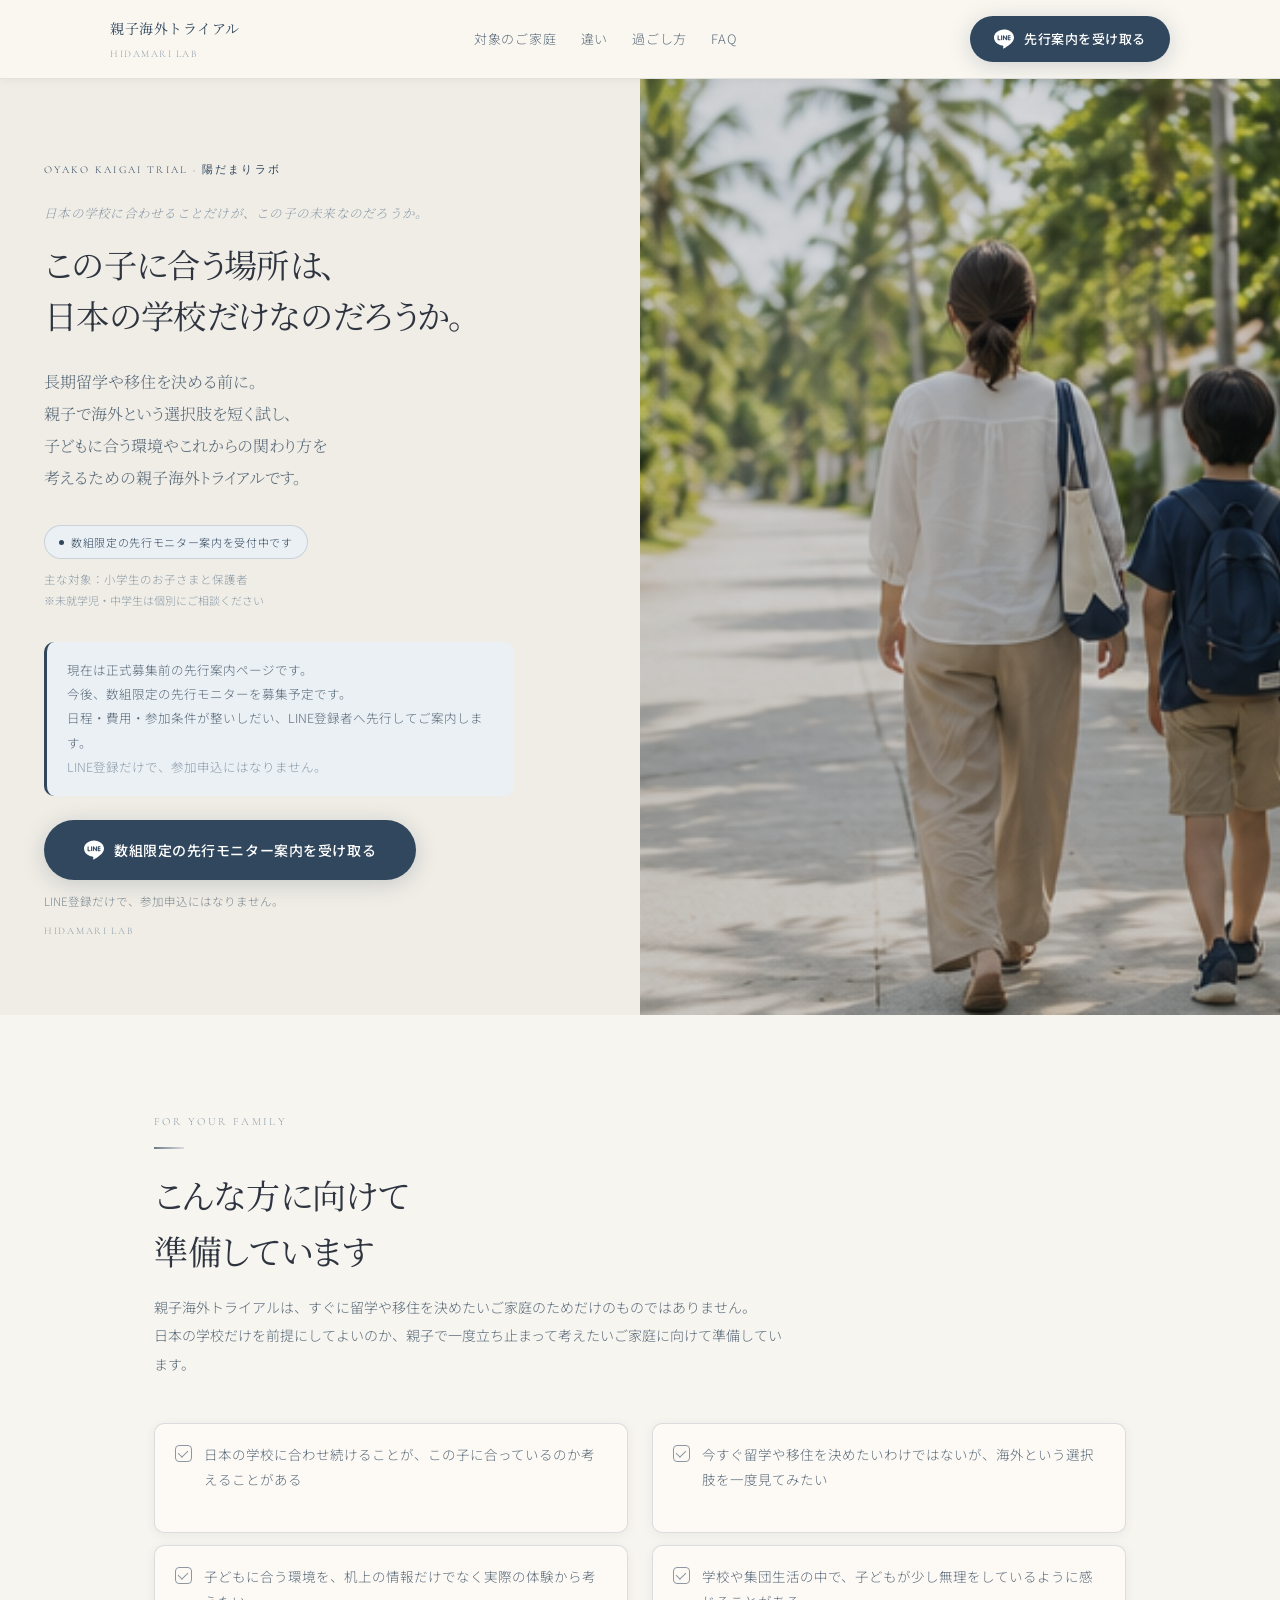
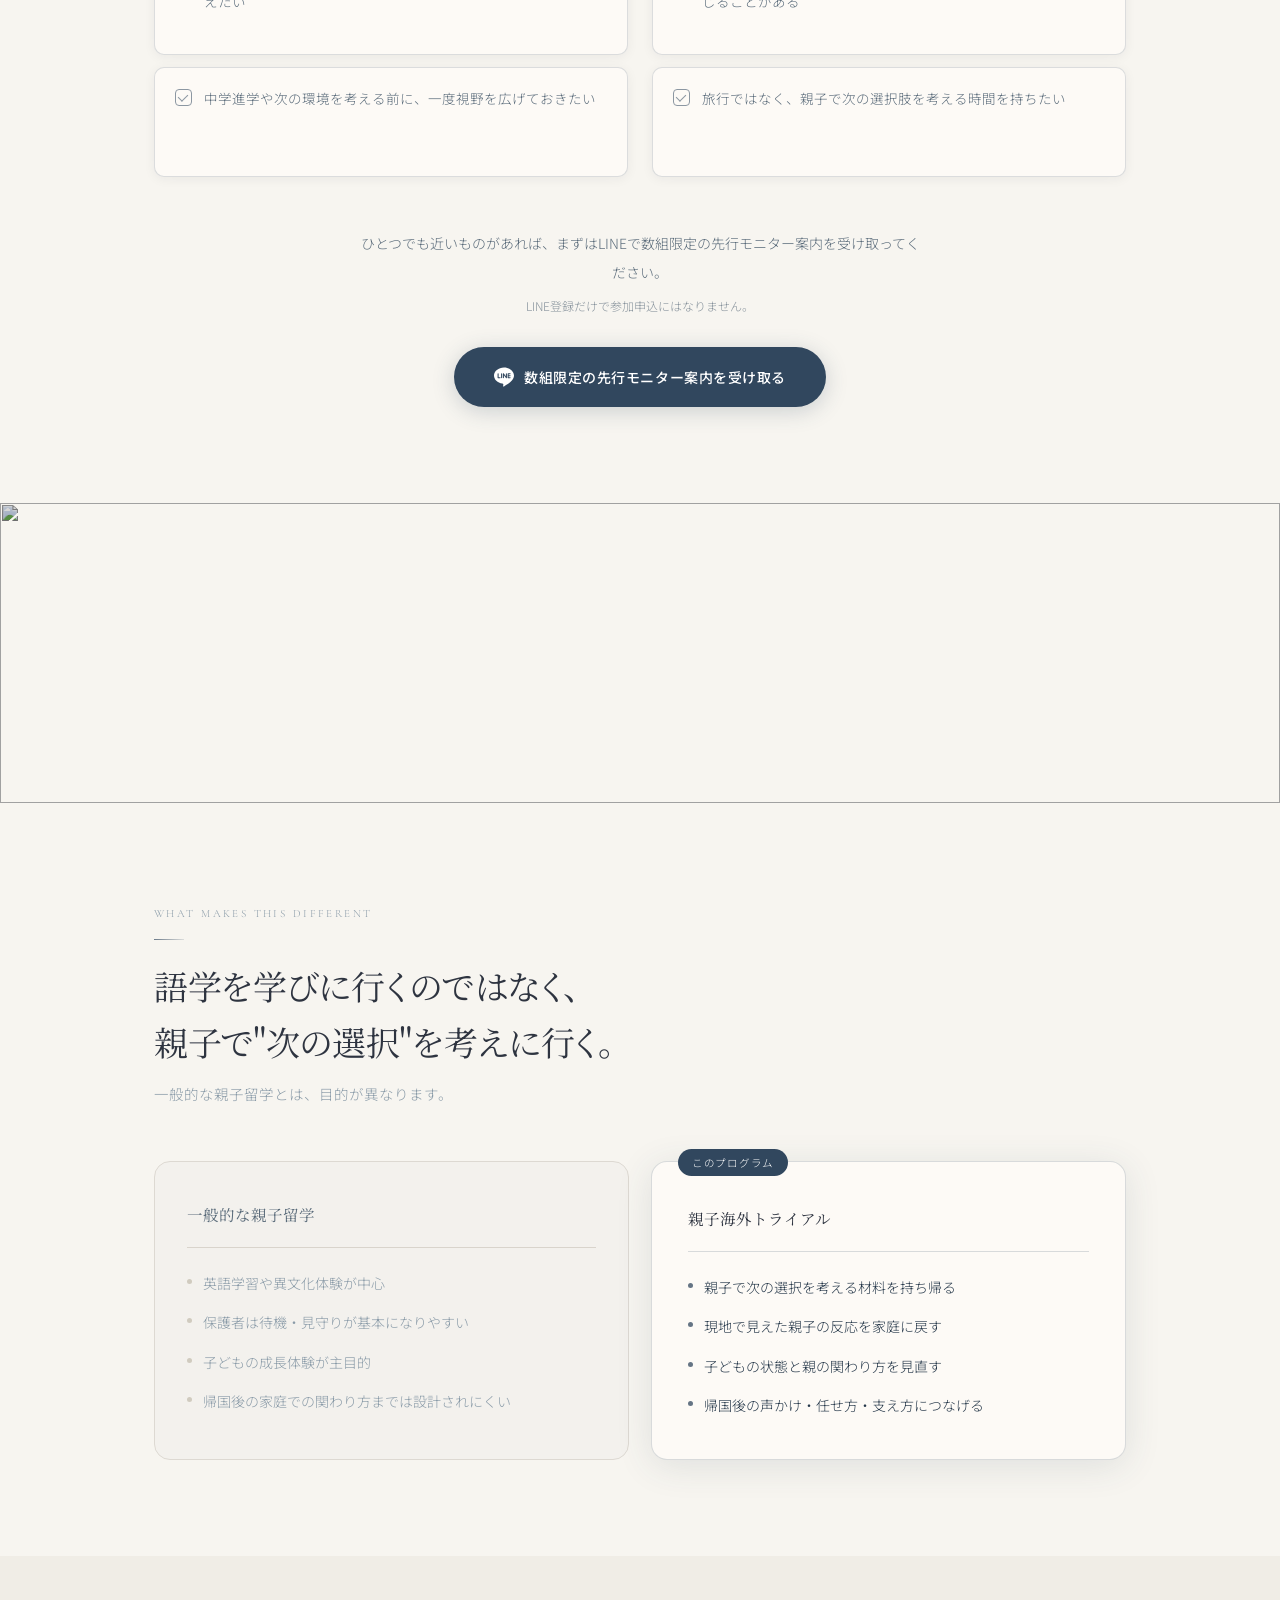
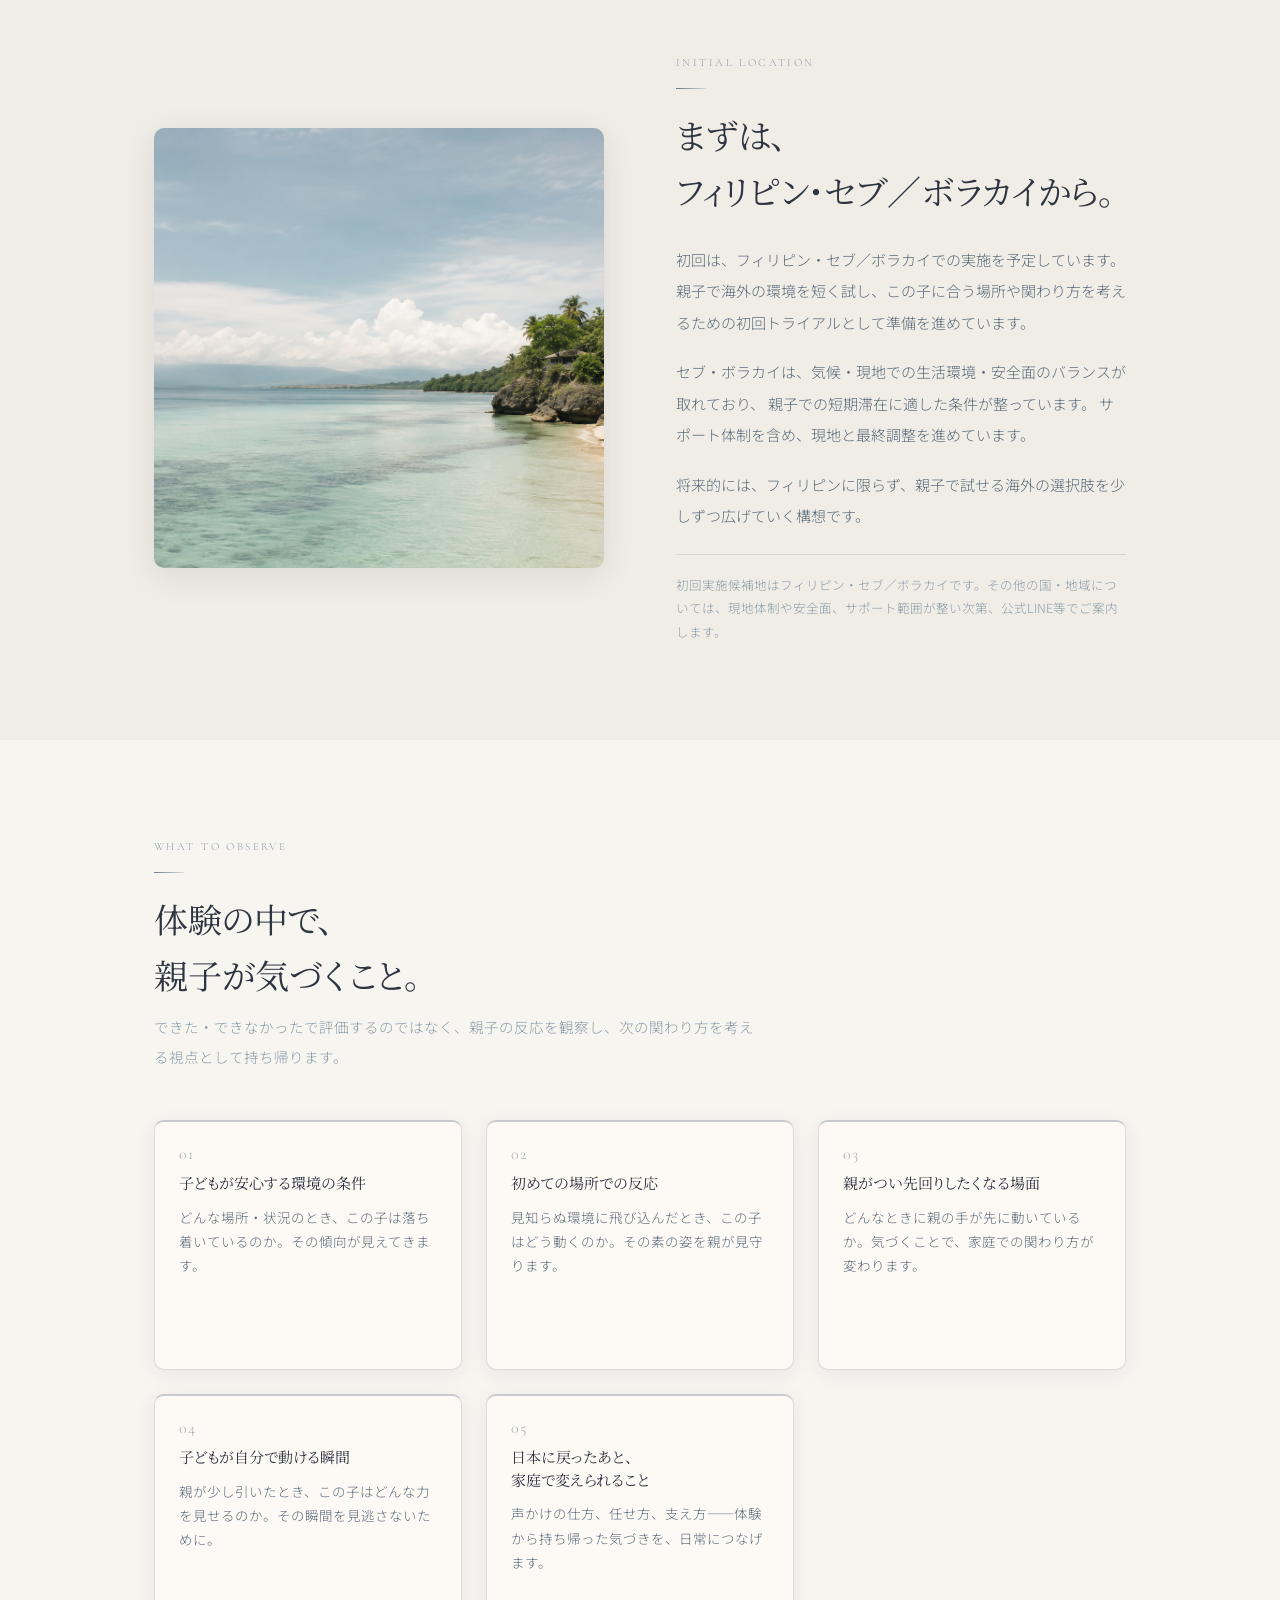
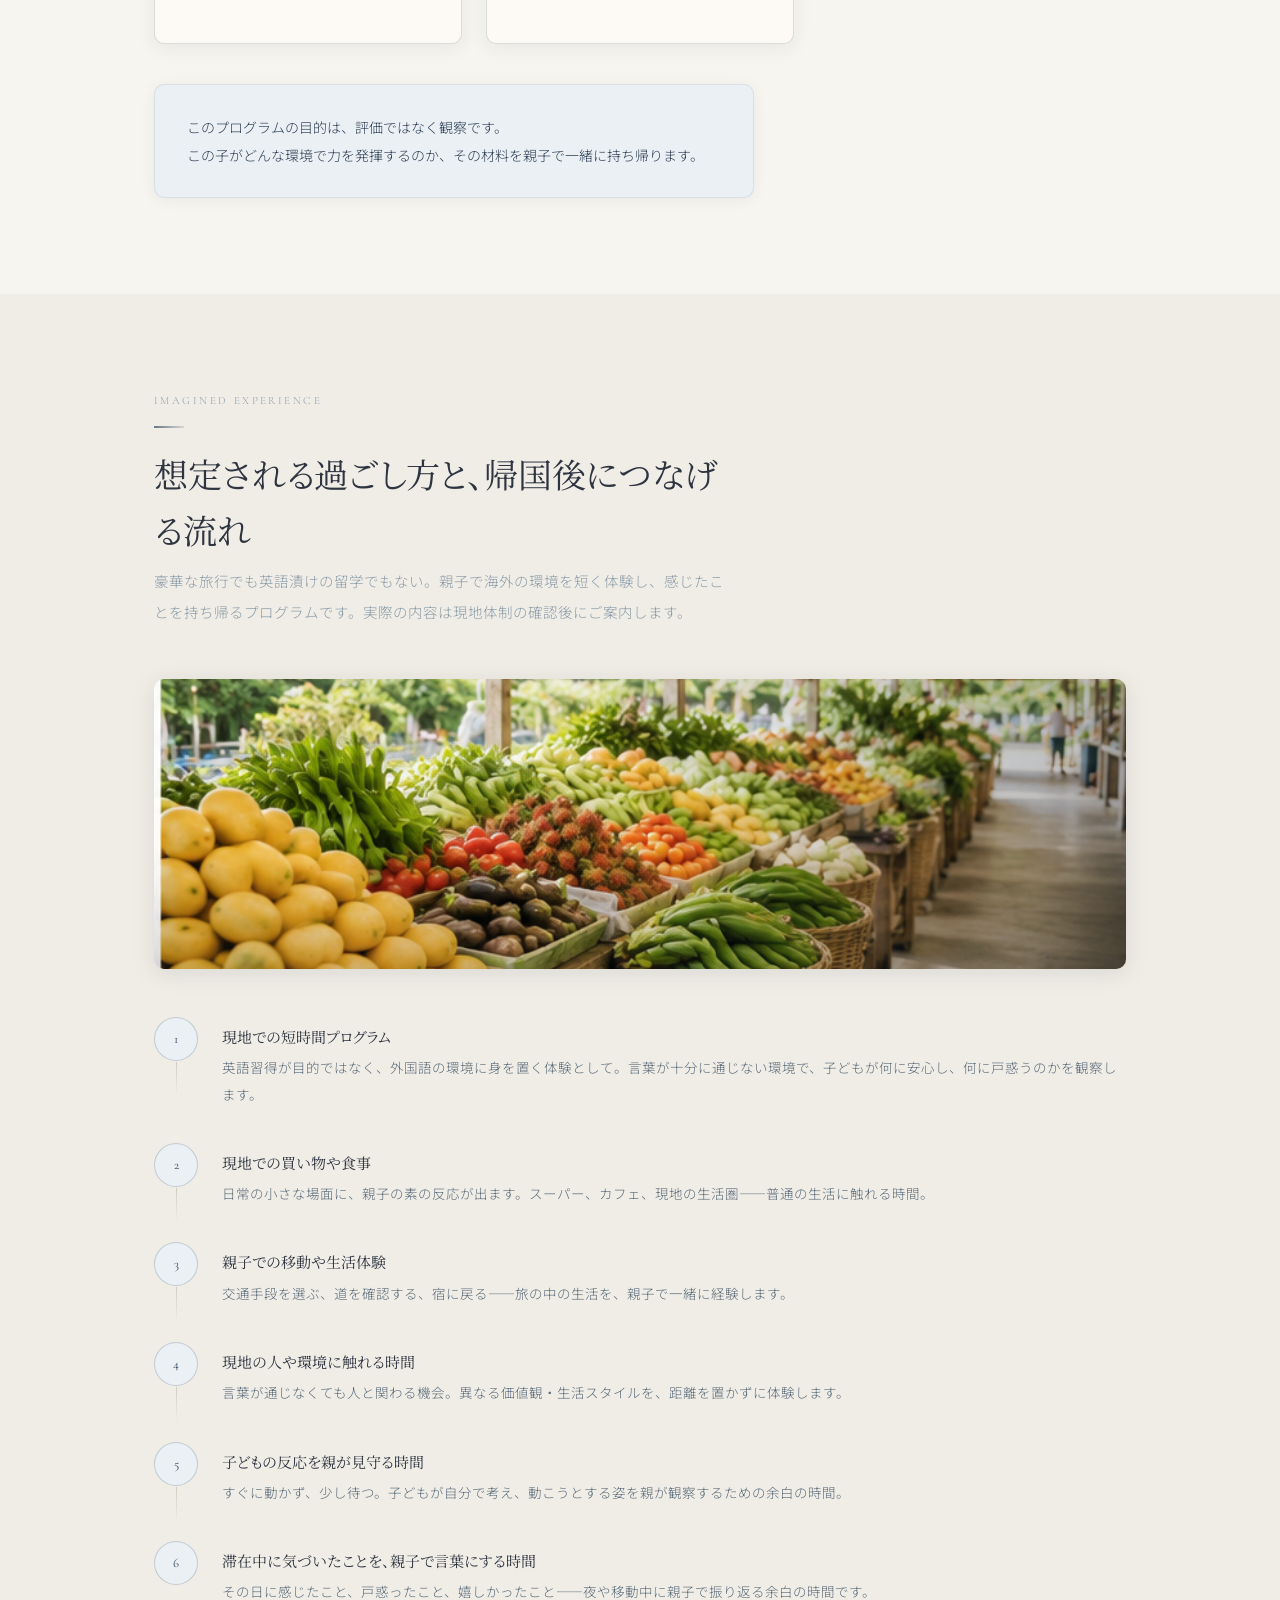
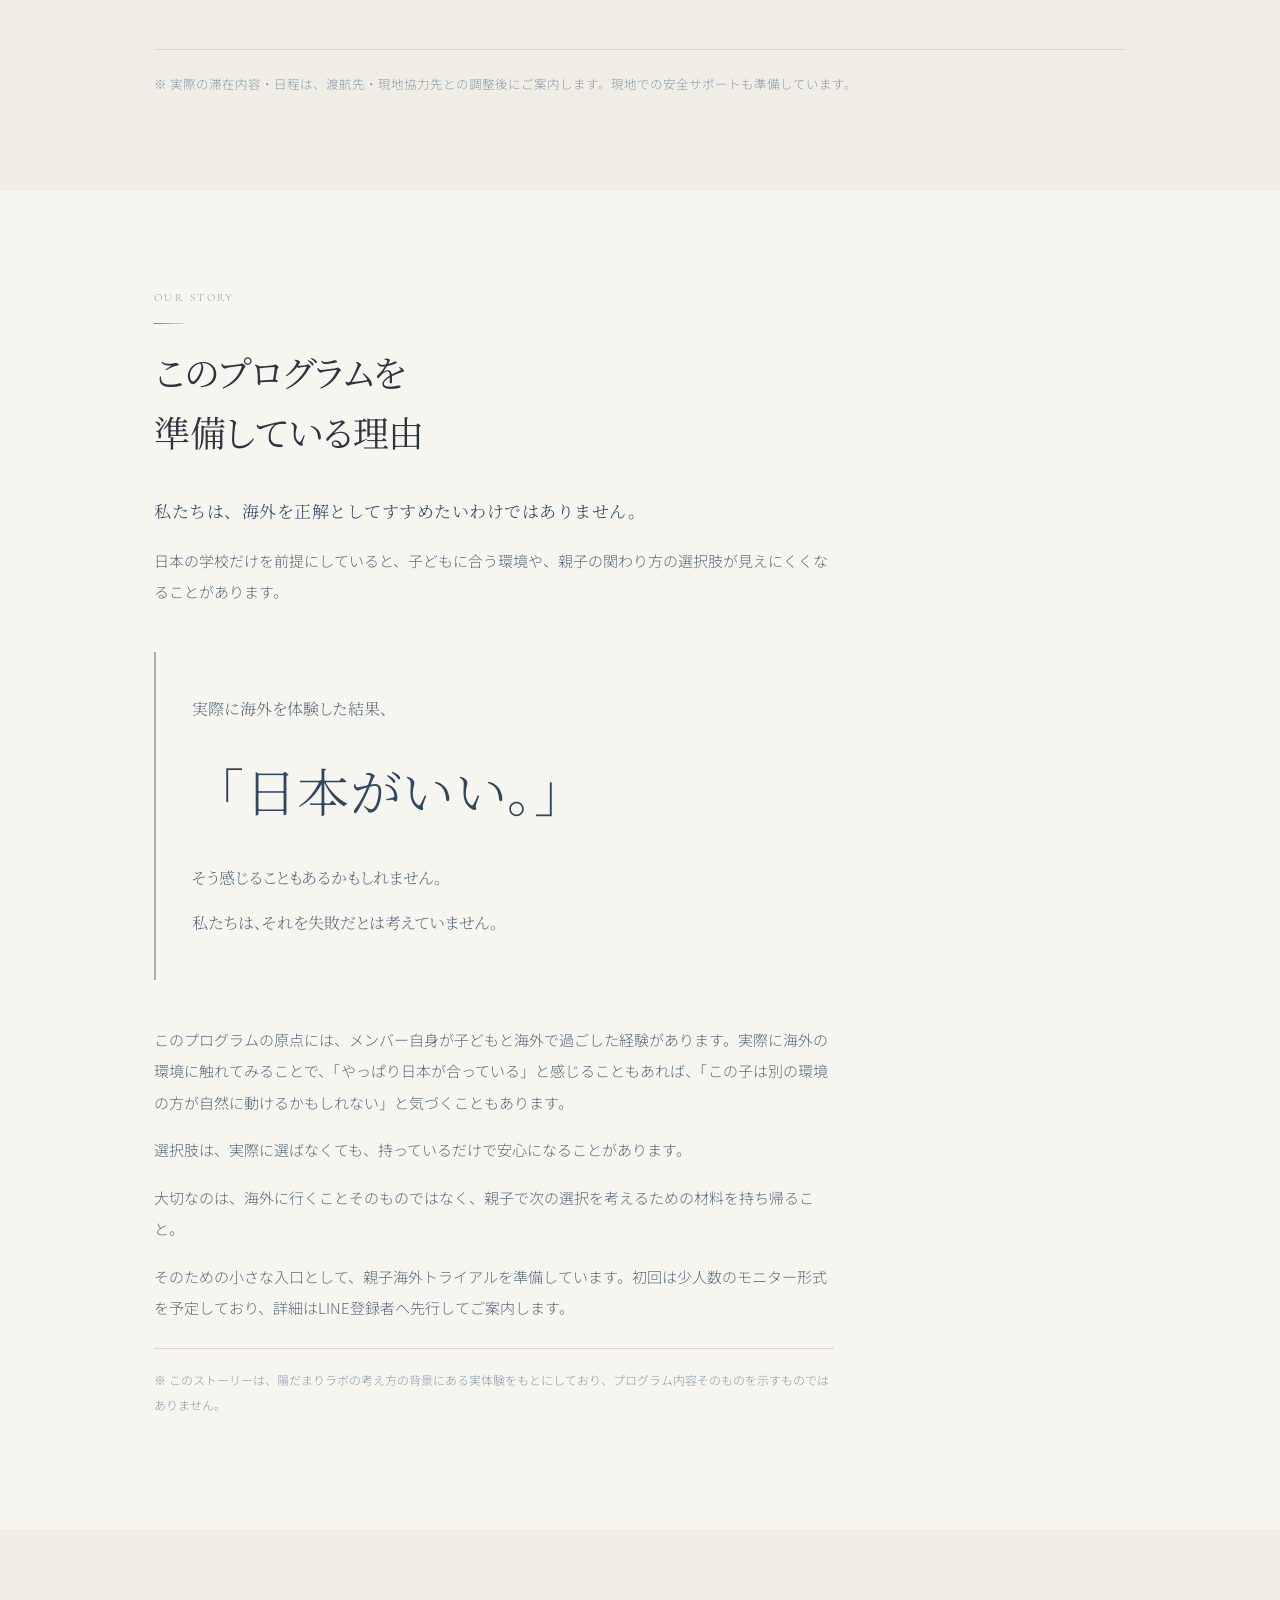
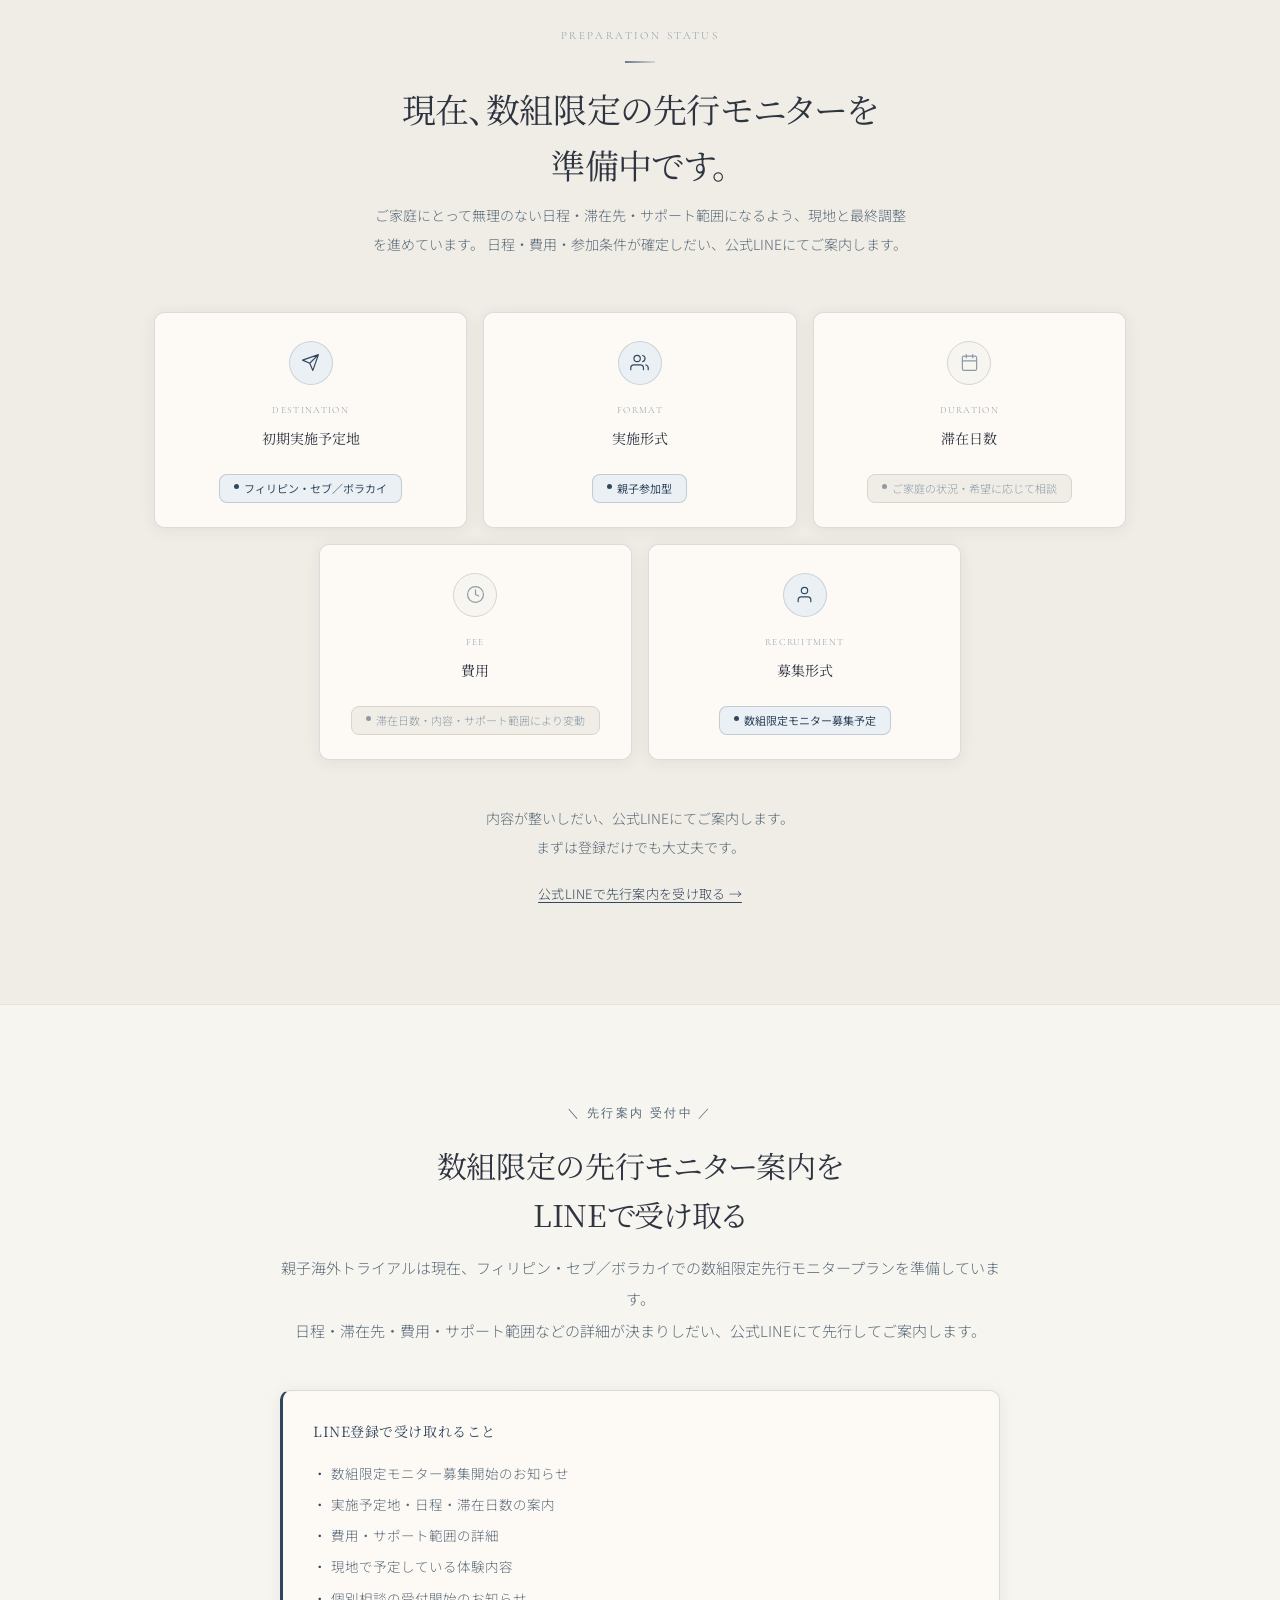
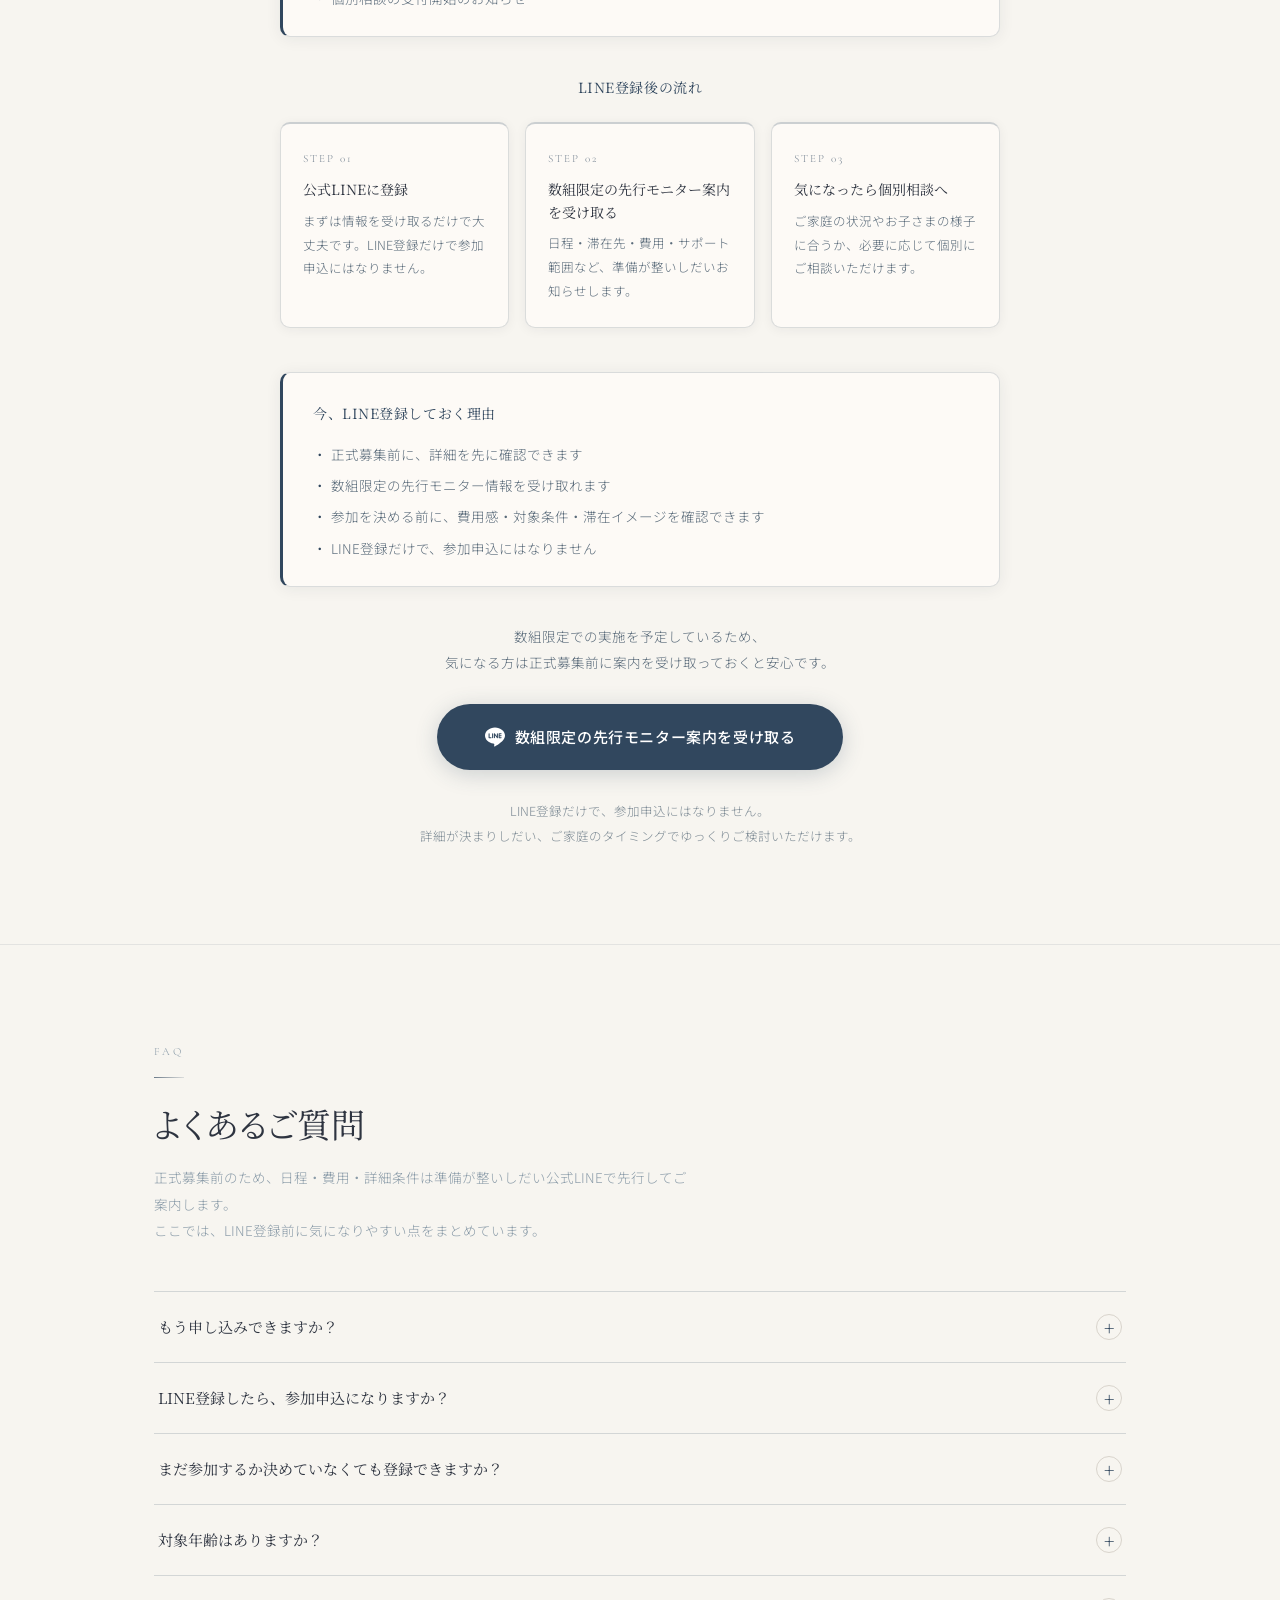
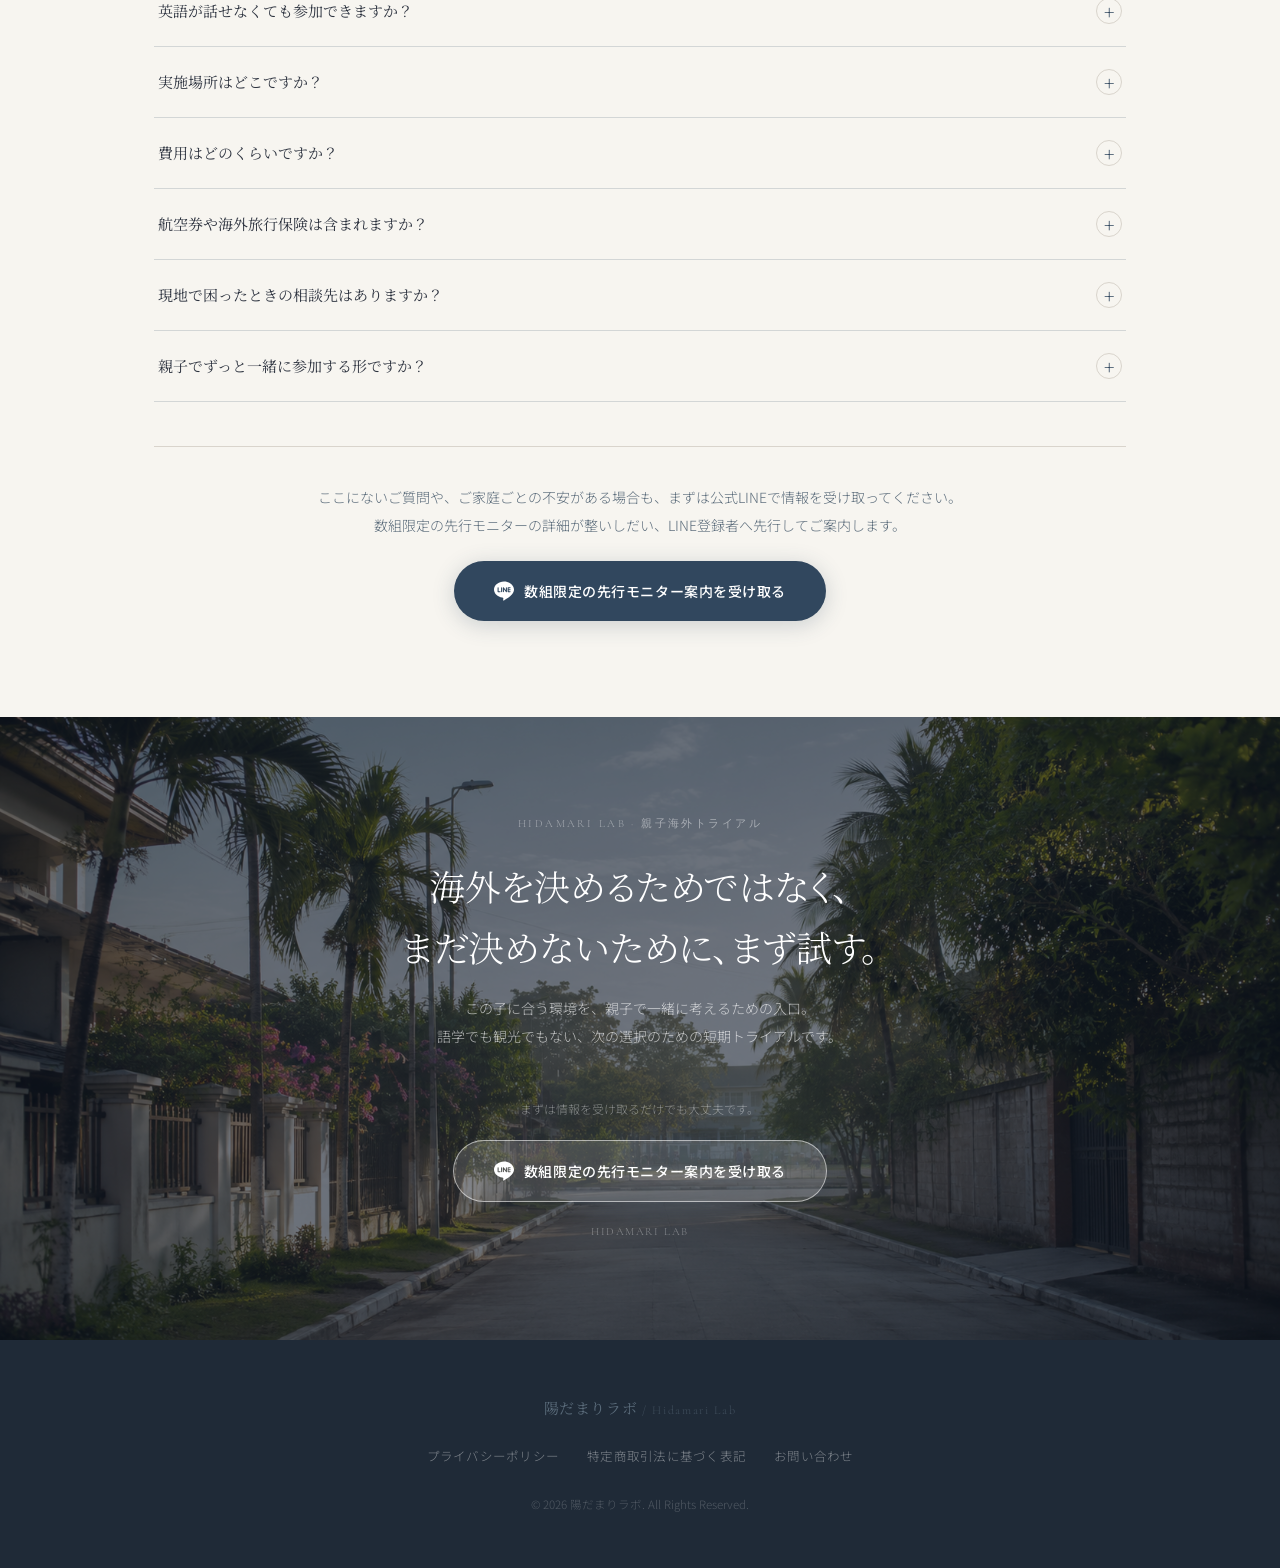
==== commit 600a90a1: "Add files via upload" ====
--- a/v2/index.html
+++ b/v2/index.html
@@ -1394,14 +1394,17 @@
       <div class="hero-badge-wrap fi fi-d3">
         <span class="badge">
           <span class="badge-dot"></span>
-          初回モニターの先行案内を受付中です
+          数組限定の先行モニター案内を受付中です
         </span>
         <p style="font-size:11.5px;color:var(--c-hint);margin-top:10px;line-height:1.85;">主な対象：小学生のお子さまと保護者<br><span style="font-size:11px;">※未就学児・中学生は個別にご相談ください</span></p>
+      </div>
+      <div class="fi fi-d3" style="margin-bottom:24px;padding:16px 20px;background:var(--c-forest-lt);border-left:3px solid var(--c-forest);border-radius:var(--r-md);">
+        <p style="font-size:12.5px;color:var(--c-sub);line-height:1.95;margin:0;">現在は正式募集前の先行案内ページです。<br>今後、数組限定の先行モニターを募集予定です。<br>日程・費用・参加条件が整いしだい、LINE登録者へ先行してご案内します。<br><span style="color:var(--c-hint);">LINE登録だけで、参加申込にはなりません。</span></p>
       </div>
       <div class="hero-cta-wrap fi fi-d4">
         <a href="#line-cta" class="btn-line">
           <svg viewBox="0 0 24 24" fill="currentColor"><path d="M19.365 9.863c.349 0 .63.285.63.631 0 .345-.281.63-.63.63H17.61v1.125h1.755c.349 0 .63.283.63.63 0 .344-.281.629-.63.629h-2.386c-.345 0-.627-.285-.627-.629V8.108c0-.345.282-.63.627-.63h2.386c.349 0 .63.285.63.63 0 .349-.281.63-.63.63H17.61v1.125h1.755zm-3.855 3.016c0 .27-.174.51-.432.596-.064.021-.133.031-.199.031-.211 0-.391-.09-.51-.25l-2.443-3.317v2.94c0 .344-.279.629-.631.629-.346 0-.626-.285-.626-.629V8.108c0-.27.173-.51.43-.595.06-.023.136-.033.194-.033.195 0 .375.104.495.254l2.462 3.33V8.108c0-.345.282-.63.63-.63.345 0 .63.285.63.63v4.771zm-5.741 0c0 .344-.282.629-.631.629-.345 0-.627-.285-.627-.629V8.108c0-.345.282-.63.627-.63.349 0 .631.285.631.63v4.771zm-2.466.629H4.917c-.345 0-.63-.285-.63-.629V8.108c0-.345.285-.63.63-.63.348 0 .63.285.63.63v4.141h1.756c.348 0 .629.283.629.63 0 .344-.281.629-.629.629M24 10.314C24 4.943 18.615.572 12 .572S0 4.943 0 10.314c0 4.811 4.27 8.842 10.035 9.608.391.082.923.258 1.058.59.12.301.079.766.038 1.08l-.164 1.02c-.045.301-.24 1.186 1.049.645 1.291-.539 6.916-4.078 9.436-6.975C23.176 14.393 24 12.458 24 10.314"/></svg>
-          LINEで先行案内を受け取る
+          数組限定の先行モニター案内を受け取る
         </a>
         <p class="hero-cta-note">LINE登録だけで、参加申込にはなりません。</p>
       </div>
@@ -1461,12 +1464,12 @@
 
     <div class="forwhom-close fi">
       <p class="forwhom-close-text">
-        ひとつでも近いものがあれば、まずはLINEで初回モニターの先行案内を受け取ってください。
+        ひとつでも近いものがあれば、まずはLINEで数組限定の先行モニター案内を受け取ってください。
         <span class="forwhom-close-note">LINE登録だけで参加申込にはなりません。</span>
       </p>
       <a href="#line-cta" class="btn-line">
         <svg viewBox="0 0 24 24" fill="currentColor"><path d="M19.365 9.863c.349 0 .63.285.63.631 0 .345-.281.63-.63.63H17.61v1.125h1.755c.349 0 .63.283.63.63 0 .344-.281.629-.63.629h-2.386c-.345 0-.627-.285-.627-.629V8.108c0-.345.282-.63.627-.63h2.386c.349 0 .63.285.63.63 0 .349-.281.63-.63.63H17.61v1.125h1.755zm-3.855 3.016c0 .27-.174.51-.432.596-.064.021-.133.031-.199.031-.211 0-.391-.09-.51-.25l-2.443-3.317v2.94c0 .344-.279.629-.631.629-.346 0-.626-.285-.626-.629V8.108c0-.27.173-.51.43-.595.06-.023.136-.033.194-.033.195 0 .375.104.495.254l2.462 3.33V8.108c0-.345.282-.63.63-.63.345 0 .63.285.63.63v4.771zm-5.741 0c0 .344-.282.629-.631.629-.345 0-.627-.285-.627-.629V8.108c0-.345.282-.63.627-.63.349 0 .631.285.631.63v4.771zm-2.466.629H4.917c-.345 0-.63-.285-.63-.629V8.108c0-.345.285-.63.63-.63.348 0 .63.285.63.63v4.141h1.756c.348 0 .629.283.629.63 0 .344-.281.629-.629.629M24 10.314C24 4.943 18.615.572 12 .572S0 4.943 0 10.314c0 4.811 4.27 8.842 10.035 9.608.391.082.923.258 1.058.59.12.301.079.766.038 1.08l-.164 1.02c-.045.301-.24 1.186 1.049.645 1.291-.539 6.916-4.078 9.436-6.975C23.176 14.393 24 12.458 24 10.314"/></svg>
-        LINEで先行案内を受け取る
+        数組限定の先行モニター案内を受け取る
       </a>
     </div>
   </div>
@@ -1705,7 +1708,7 @@
     <div class="details-head fi">
       <span class="en-label en-label--c">Preparation Status</span>
       <div class="sec-rule sec-rule--c"></div>
-      <h2>現在、初回モニタープランを<br>準備中です。</h2>
+      <h2>現在、数組限定の先行モニターを<br>準備中です。</h2>
       <p style="font-size:14px;line-height:2.1;">
         ご家庭にとって無理のない日程・滞在先・サポート範囲になるよう、現地と最終調整を進めています。
         日程・費用・参加条件が確定しだい、公式LINEにてご案内します。
@@ -1751,7 +1754,7 @@
         </div>
         <span class="st-en">Recruitment</span>
         <span class="st-ja">募集形式</span>
-        <span class="st-pill">初回モニター募集予定</span>
+        <span class="st-pill">数組限定モニター募集予定</span>
       </div>
     </div>
 
@@ -1771,16 +1774,16 @@
 <section class="sec sec--cta line-cta-sec" id="line-cta">
   <div class="line-cta-inner fi">
     <span class="line-micro">＼ 先行案内 受付中 ／</span>
-    <h2>初回モニターの先行案内を<br>LINEで受け取る</h2>
+    <h2>数組限定の先行モニター案内を<br>LINEで受け取る</h2>
     <p class="line-cta-desc">
-      親子海外トライアルは現在、フィリピン・セブ／ボラカイでの初回モニタープランを準備しています。<br>
+      親子海外トライアルは現在、フィリピン・セブ／ボラカイでの数組限定先行モニタープランを準備しています。<br>
       日程・滞在先・費用・サポート範囲などの詳細が決まりしだい、公式LINEにて先行してご案内します。
     </p>
 
     <div class="line-benefits">
       <p class="line-benefits-title">LINE登録で受け取れること</p>
       <ul class="line-benefits-list">
-        <li>初回モニター募集開始のお知らせ</li>
+        <li>数組限定モニター募集開始のお知らせ</li>
         <li>実施予定地・日程・滞在日数の案内</li>
         <li>費用・サポート範囲の詳細</li>
         <li>現地で予定している体験内容</li>
@@ -1798,7 +1801,7 @@
         </div>
         <div class="line-step-card">
           <span class="line-step-num">STEP 02</span>
-          <h4>初回モニターの先行案内を受け取る</h4>
+          <h4>数組限定の先行モニター案内を受け取る</h4>
           <p>日程・滞在先・費用・サポート範囲など、準備が整いしだいお知らせします。</p>
         </div>
         <div class="line-step-card">
@@ -1809,10 +1812,25 @@
       </div>
     </div>
 
+    <div class="line-benefits">
+      <p class="line-benefits-title">今、LINE登録しておく理由</p>
+      <ul class="line-benefits-list">
+        <li>正式募集前に、詳細を先に確認できます</li>
+        <li>数組限定の先行モニター情報を受け取れます</li>
+        <li>参加を決める前に、費用感・対象条件・滞在イメージを確認できます</li>
+        <li>LINE登録だけで、参加申込にはなりません</li>
+      </ul>
+    </div>
+
+    <p style="font-size:13.5px;color:var(--c-sub);line-height:1.95;margin-bottom:28px;">
+      数組限定での実施を予定しているため、<br>
+      気になる方は正式募集前に案内を受け取っておくと安心です。
+    </p>
+
     <div class="line-cta-btn-wrap">
       <a href="#" class="btn-line" style="padding:18px 48px;font-size:15px;">
         <svg viewBox="0 0 24 24" fill="currentColor"><path d="M19.365 9.863c.349 0 .63.285.63.631 0 .345-.281.63-.63.63H17.61v1.125h1.755c.349 0 .63.283.63.63 0 .344-.281.629-.63.629h-2.386c-.345 0-.627-.285-.627-.629V8.108c0-.345.282-.63.627-.63h2.386c.349 0 .63.285.63.63 0 .349-.281.63-.63.63H17.61v1.125h1.755zm-3.855 3.016c0 .27-.174.51-.432.596-.064.021-.133.031-.199.031-.211 0-.391-.09-.51-.25l-2.443-3.317v2.94c0 .344-.279.629-.631.629-.346 0-.626-.285-.626-.629V8.108c0-.27.173-.51.43-.595.06-.023.136-.033.194-.033.195 0 .375.104.495.254l2.462 3.33V8.108c0-.345.282-.63.63-.63.345 0 .63.285.63.63v4.771zm-5.741 0c0 .344-.282.629-.631.629-.345 0-.627-.285-.627-.629V8.108c0-.345.282-.63.627-.63.349 0 .631.285.631.63v4.771zm-2.466.629H4.917c-.345 0-.63-.285-.63-.629V8.108c0-.345.285-.63.63-.63.348 0 .63.285.63.63v4.141h1.756c.348 0 .629.283.629.63 0 .344-.281.629-.629.629M24 10.314C24 4.943 18.615.572 12 .572S0 4.943 0 10.314c0 4.811 4.27 8.842 10.035 9.608.391.082.923.258 1.058.59.12.301.079.766.038 1.08l-.164 1.02c-.045.301-.24 1.186 1.049.645 1.291-.539 6.916-4.078 9.436-6.975C23.176 14.393 24 12.458 24 10.314"/></svg>
-        LINEで先行案内を受け取る
+        数組限定の先行モニター案内を受け取る
       </a>
     </div>
     <p class="line-reassure">
@@ -1843,7 +1861,7 @@
         </button>
         <div class="faq-a" role="region" aria-hidden="true">
           <div class="faq-a-inner">
-            <p>現在は初回モニタープランの準備中です。正式な申込受付はまだ開始していません。日程・費用・参加条件などが整いしだい、公式LINEにて先行してご案内します。</p>
+            <p>現在は数組限定の先行モニタープランの準備中です。正式な申込受付はまだ開始していません。日程・費用・参加条件などが整いしだい、公式LINEにて先行してご案内します。</p>
           </div>
         </div>
       </div>
@@ -1867,7 +1885,7 @@
         </button>
         <div class="faq-a" role="region" aria-hidden="true">
           <div class="faq-a-inner">
-            <p>はい。まだ迷っている方、情報収集の段階の方もご登録いただけます。初回モニターの詳細が決まりしだい、LINEで先行してご案内します。</p>
+            <p>はい。まだ迷っている方、情報収集の段階の方もご登録いただけます。数組限定の先行モニターの詳細が決まりしだい、LINEで先行してご案内します。</p>
           </div>
         </div>
       </div>
@@ -1903,7 +1921,7 @@
         </button>
         <div class="faq-a" role="region" aria-hidden="true">
           <div class="faq-a-inner">
-            <p>初期展開はフィリピンのセブ・ボラカイを中心に準備しています。将来的には他の国や地域への展開も検討していますが、現時点では初回モニターの詳細が決まりしだいLINEでご案内します。</p>
+            <p>初期展開はフィリピンのセブ・ボラカイを中心に準備しています。将来的には他の国や地域への展開も検討していますが、現時点では数組限定の先行モニターの詳細が決まりしだいLINEでご案内します。</p>
           </div>
         </div>
       </div>
@@ -1915,7 +1933,7 @@
         </button>
         <div class="faq-a" role="region" aria-hidden="true">
           <div class="faq-a-inner">
-            <p>滞在日数・滞在先・プログラム内容・サポート範囲により変動します。詳細は初回モニターの内容が整いしだい、LINE登録者へ先行してご案内します。</p>
+            <p>滞在日数・滞在先・プログラム内容・サポート範囲により変動します。詳細は数組限定の先行モニターの内容が整いしだい、LINE登録者へ先行してご案内します。</p>
           </div>
         </div>
       </div>
@@ -1939,7 +1957,7 @@
         </button>
         <div class="faq-a" role="region" aria-hidden="true">
           <div class="faq-a-inner">
-            <p>初回モニターでは、現地での基本的な相談窓口やサポート体制を確認しながら準備を進めています。具体的なサポート範囲は、プログラム詳細とあわせてご案内します。</p>
+            <p>数組限定の先行モニターでは、現地での基本的な相談窓口やサポート体制を確認しながら準備を進めています。具体的なサポート範囲は、プログラム詳細とあわせてご案内します。</p>
           </div>
         </div>
       </div>
@@ -1959,10 +1977,10 @@
     </div>
 
     <div class="faq-cta-note fi">
-      <p>ここにないご質問や、ご家庭ごとの不安がある場合も、まずは公式LINEで情報を受け取ってください。<br>初回モニターの詳細が整いしだい、LINE登録者へ先行してご案内します。</p>
+      <p>ここにないご質問や、ご家庭ごとの不安がある場合も、まずは公式LINEで情報を受け取ってください。<br>数組限定の先行モニターの詳細が整いしだい、LINE登録者へ先行してご案内します。</p>
       <a href="#line-cta" class="btn-line">
         <svg viewBox="0 0 24 24" fill="currentColor"><path d="M19.365 9.863c.349 0 .63.285.63.631 0 .345-.281.63-.63.63H17.61v1.125h1.755c.349 0 .63.283.63.63 0 .344-.281.629-.63.629h-2.386c-.345 0-.627-.285-.627-.629V8.108c0-.345.282-.63.627-.63h2.386c.349 0 .63.285.63.63 0 .349-.281.63-.63.63H17.61v1.125h1.755zm-3.855 3.016c0 .27-.174.51-.432.596-.064.021-.133.031-.199.031-.211 0-.391-.09-.51-.25l-2.443-3.317v2.94c0 .344-.279.629-.631.629-.346 0-.626-.285-.626-.629V8.108c0-.27.173-.51.43-.595.06-.023.136-.033.194-.033.195 0 .375.104.495.254l2.462 3.33V8.108c0-.345.282-.63.63-.63.345 0 .63.285.63.63v4.771zm-5.741 0c0 .344-.282.629-.631.629-.345 0-.627-.285-.627-.629V8.108c0-.345.282-.63.627-.63.349 0 .631.285.631.63v4.771zm-2.466.629H4.917c-.345 0-.63-.285-.63-.629V8.108c0-.345.285-.63.63-.63.348 0 .63.285.63.63v4.141h1.756c.348 0 .629.283.629.63 0 .344-.281.629-.629.629M24 10.314C24 4.943 18.615.572 12 .572S0 4.943 0 10.314c0 4.811 4.27 8.842 10.035 9.608.391.082.923.258 1.058.59.12.301.079.766.038 1.08l-.164 1.02c-.045.301-.24 1.186 1.049.645 1.291-.539 6.916-4.078 9.436-6.975C23.176 14.393 24 12.458 24 10.314"/></svg>
-        LINEで先行案内を受け取る
+        数組限定の先行モニター案内を受け取る
       </a>
     </div>
 
@@ -1988,7 +2006,7 @@
     <span class="final-micro">まずは情報を受け取るだけでも大丈夫です。</span>
     <a href="#line-cta" class="btn-line" style="background:rgba(255,255,255,0.15);color:#ffffff;border:1.5px solid rgba(255,255,255,0.55);box-shadow:0 4px 22px rgba(44,62,80,0.22);">
       <svg viewBox="0 0 24 24" fill="currentColor"><path d="M19.365 9.863c.349 0 .63.285.63.631 0 .345-.281.63-.63.63H17.61v1.125h1.755c.349 0 .63.283.63.63 0 .344-.281.629-.63.629h-2.386c-.345 0-.627-.285-.627-.629V8.108c0-.345.282-.63.627-.63h2.386c.349 0 .63.285.63.63 0 .349-.281.63-.63.63H17.61v1.125h1.755zm-3.855 3.016c0 .27-.174.51-.432.596-.064.021-.133.031-.199.031-.211 0-.391-.09-.51-.25l-2.443-3.317v2.94c0 .344-.279.629-.631.629-.346 0-.626-.285-.626-.629V8.108c0-.27.173-.51.43-.595.06-.023.136-.033.194-.033.195 0 .375.104.495.254l2.462 3.33V8.108c0-.345.282-.63.63-.63.345 0 .63.285.63.63v4.771zm-5.741 0c0 .344-.282.629-.631.629-.345 0-.627-.285-.627-.629V8.108c0-.345.282-.63.627-.63.349 0 .631.285.631.63v4.771zm-2.466.629H4.917c-.345 0-.63-.285-.63-.629V8.108c0-.345.285-.63.63-.63.348 0 .63.285.63.63v4.141h1.756c.348 0 .629.283.629.63 0 .344-.281.629-.629.629M24 10.314C24 4.943 18.615.572 12 .572S0 4.943 0 10.314c0 4.811 4.27 8.842 10.035 9.608.391.082.923.258 1.058.59.12.301.079.766.038 1.08l-.164 1.02c-.045.301-.24 1.186 1.049.645 1.291-.539 6.916-4.078 9.436-6.975C23.176 14.393 24 12.458 24 10.314"/></svg>
-      LINEで先行案内を受け取る
+      数組限定の先行モニター案内を受け取る
     </a>
     <p style="font-size:11px;color:rgba(255,255,255,0.38);margin-top:18px;font-family:var(--ff-en);letter-spacing:0.14em;text-transform:uppercase;">Hidamari Lab</p>
   </div>
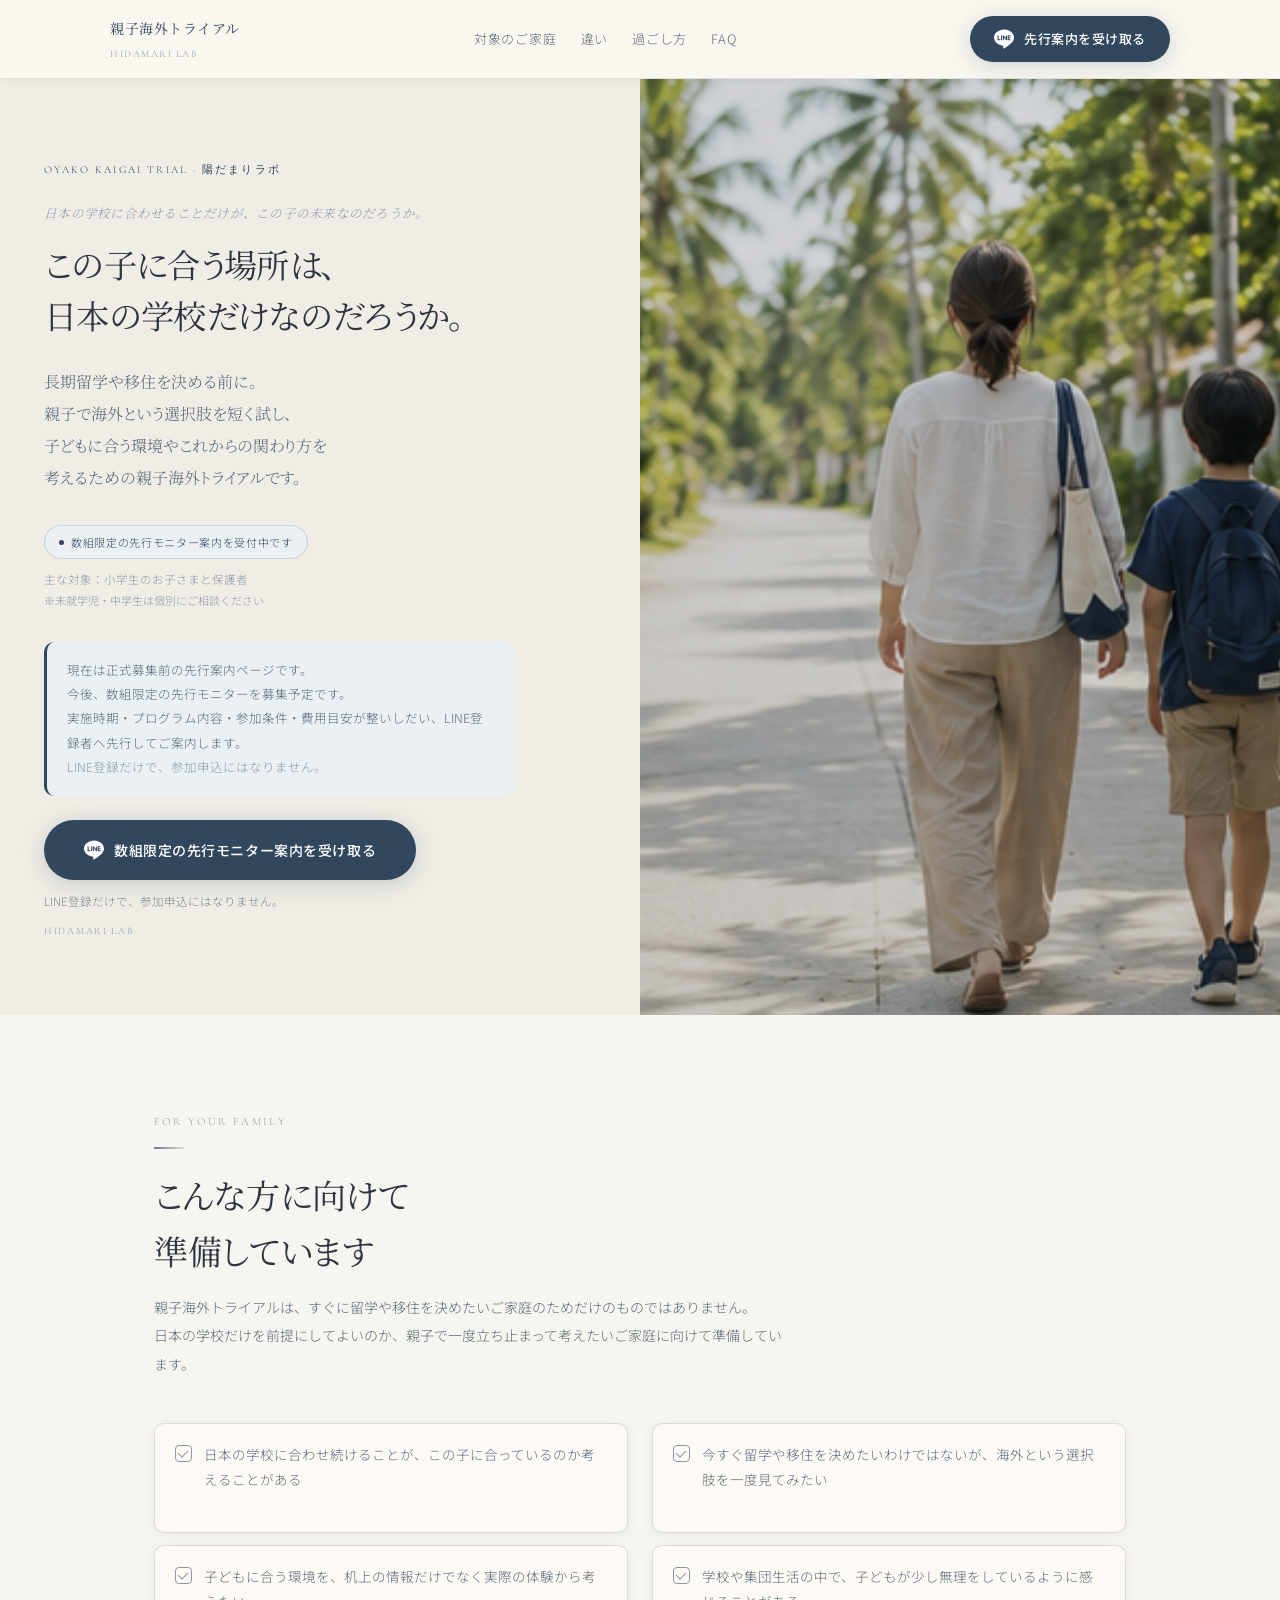
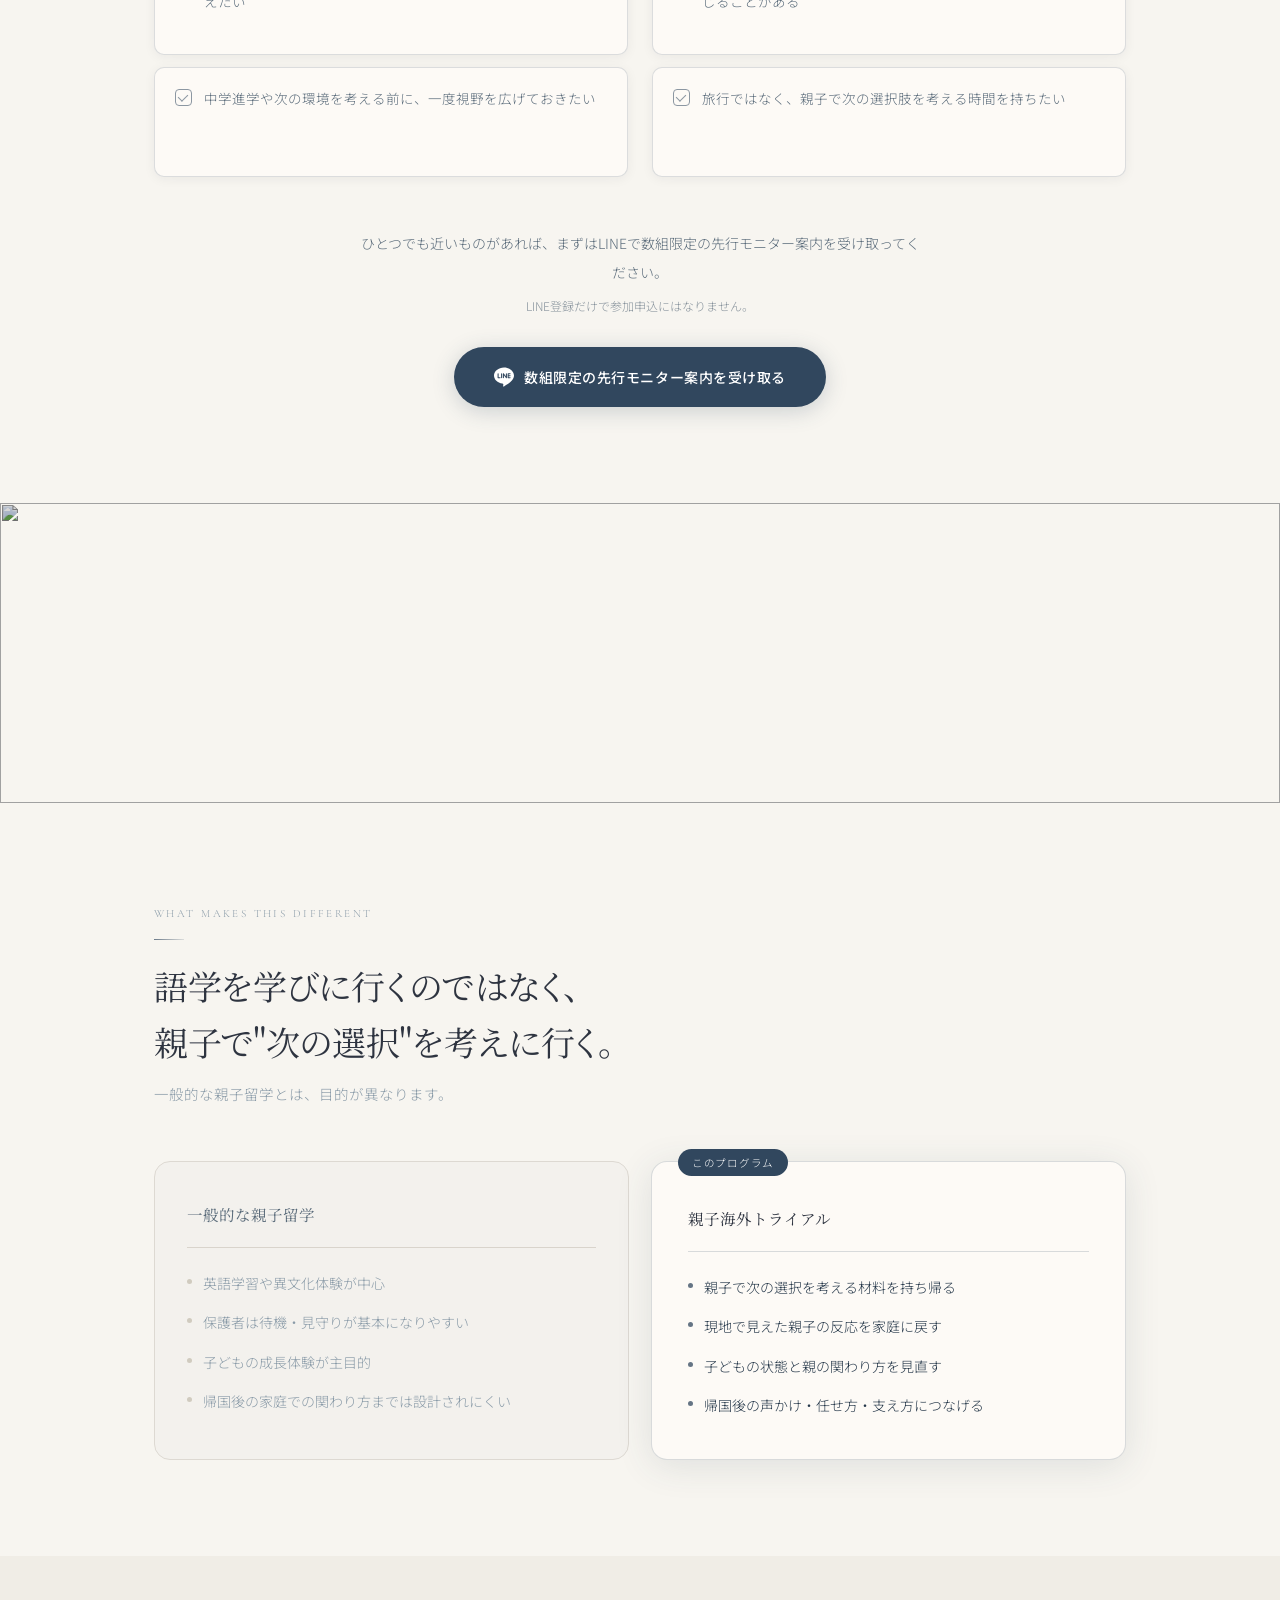
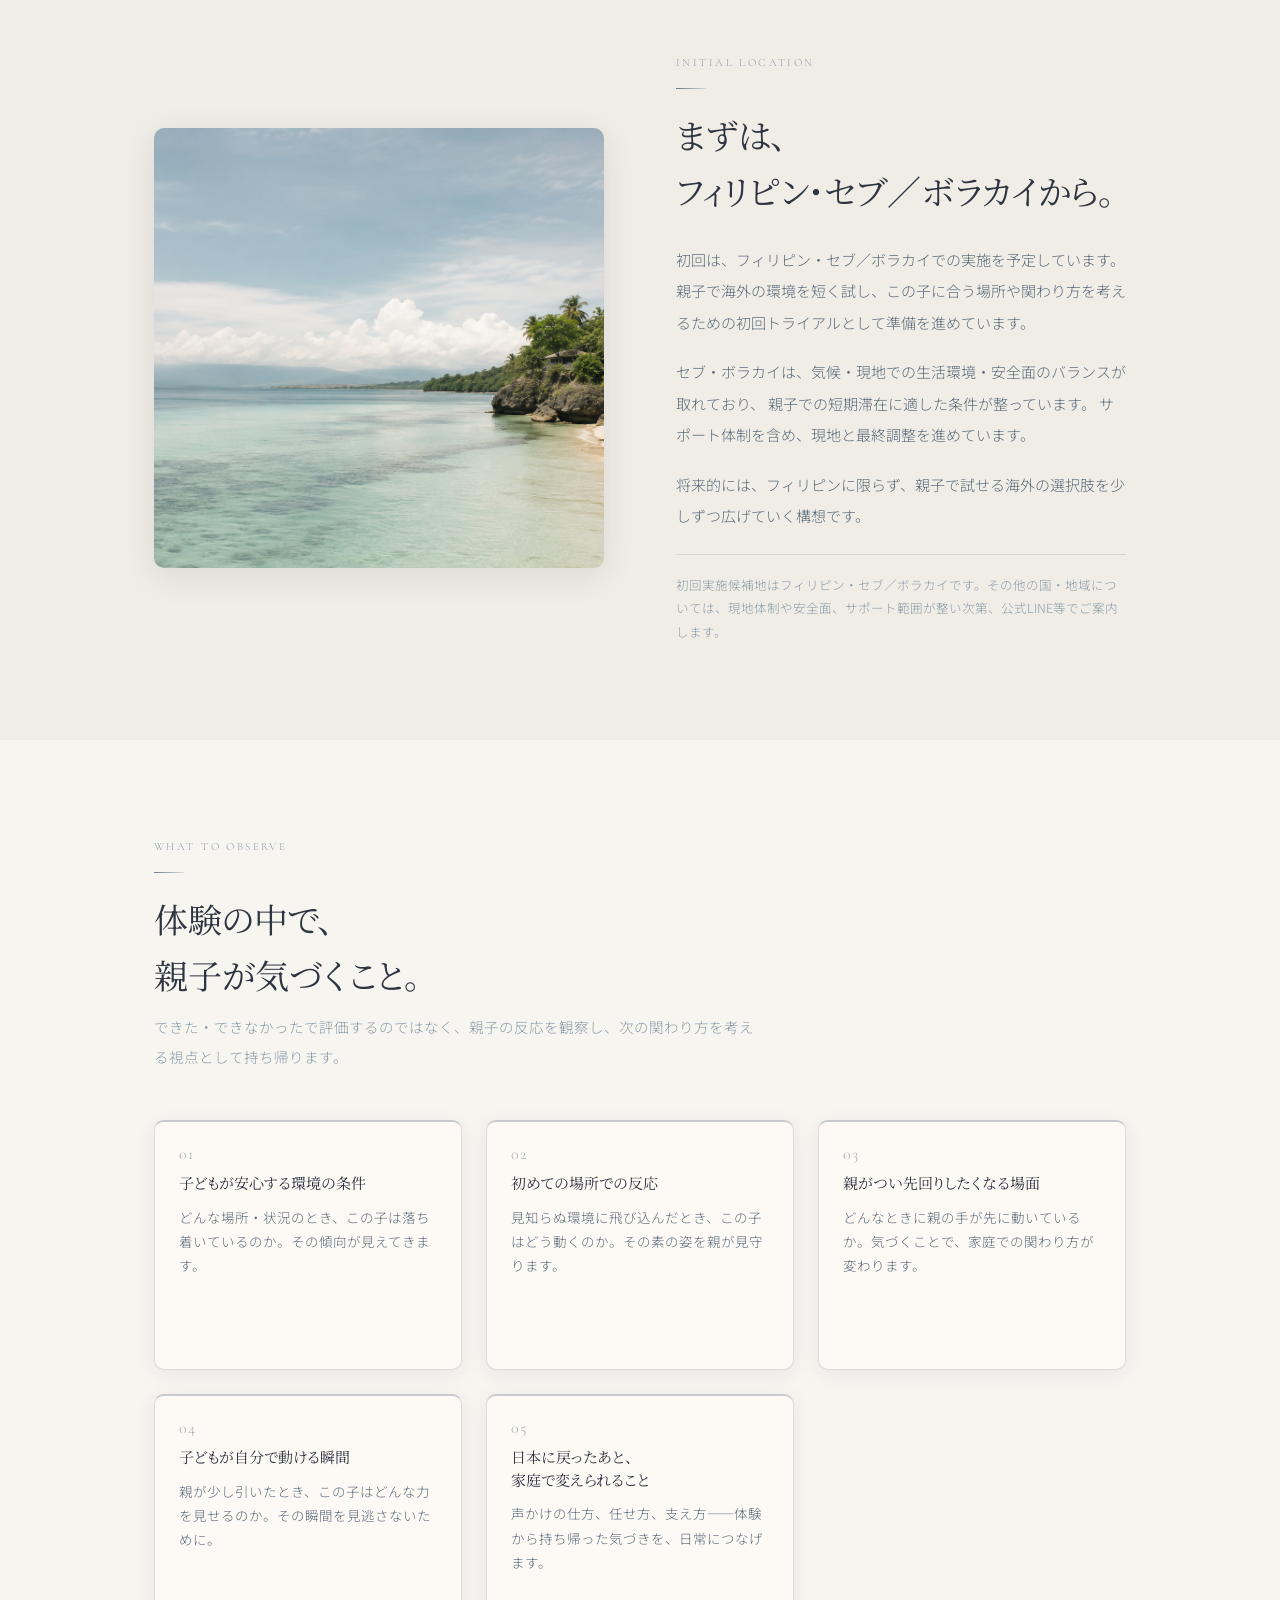
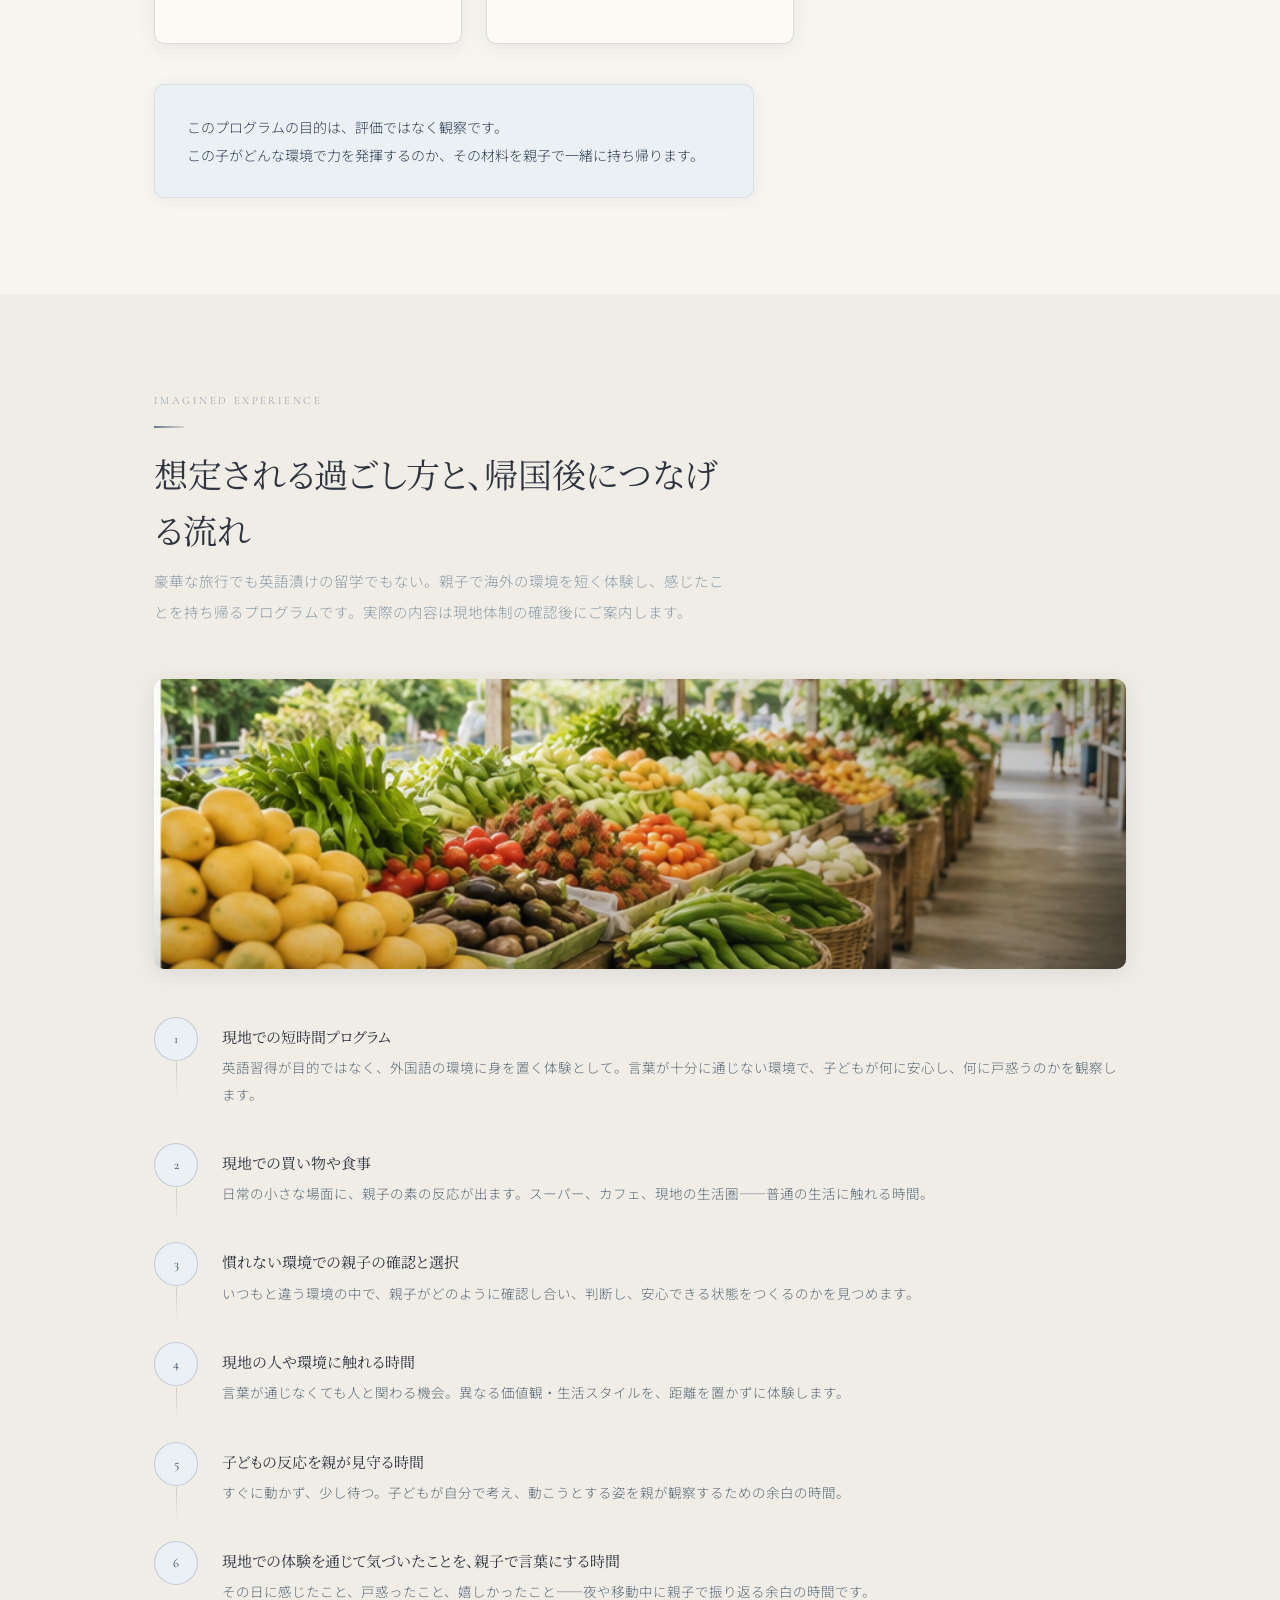
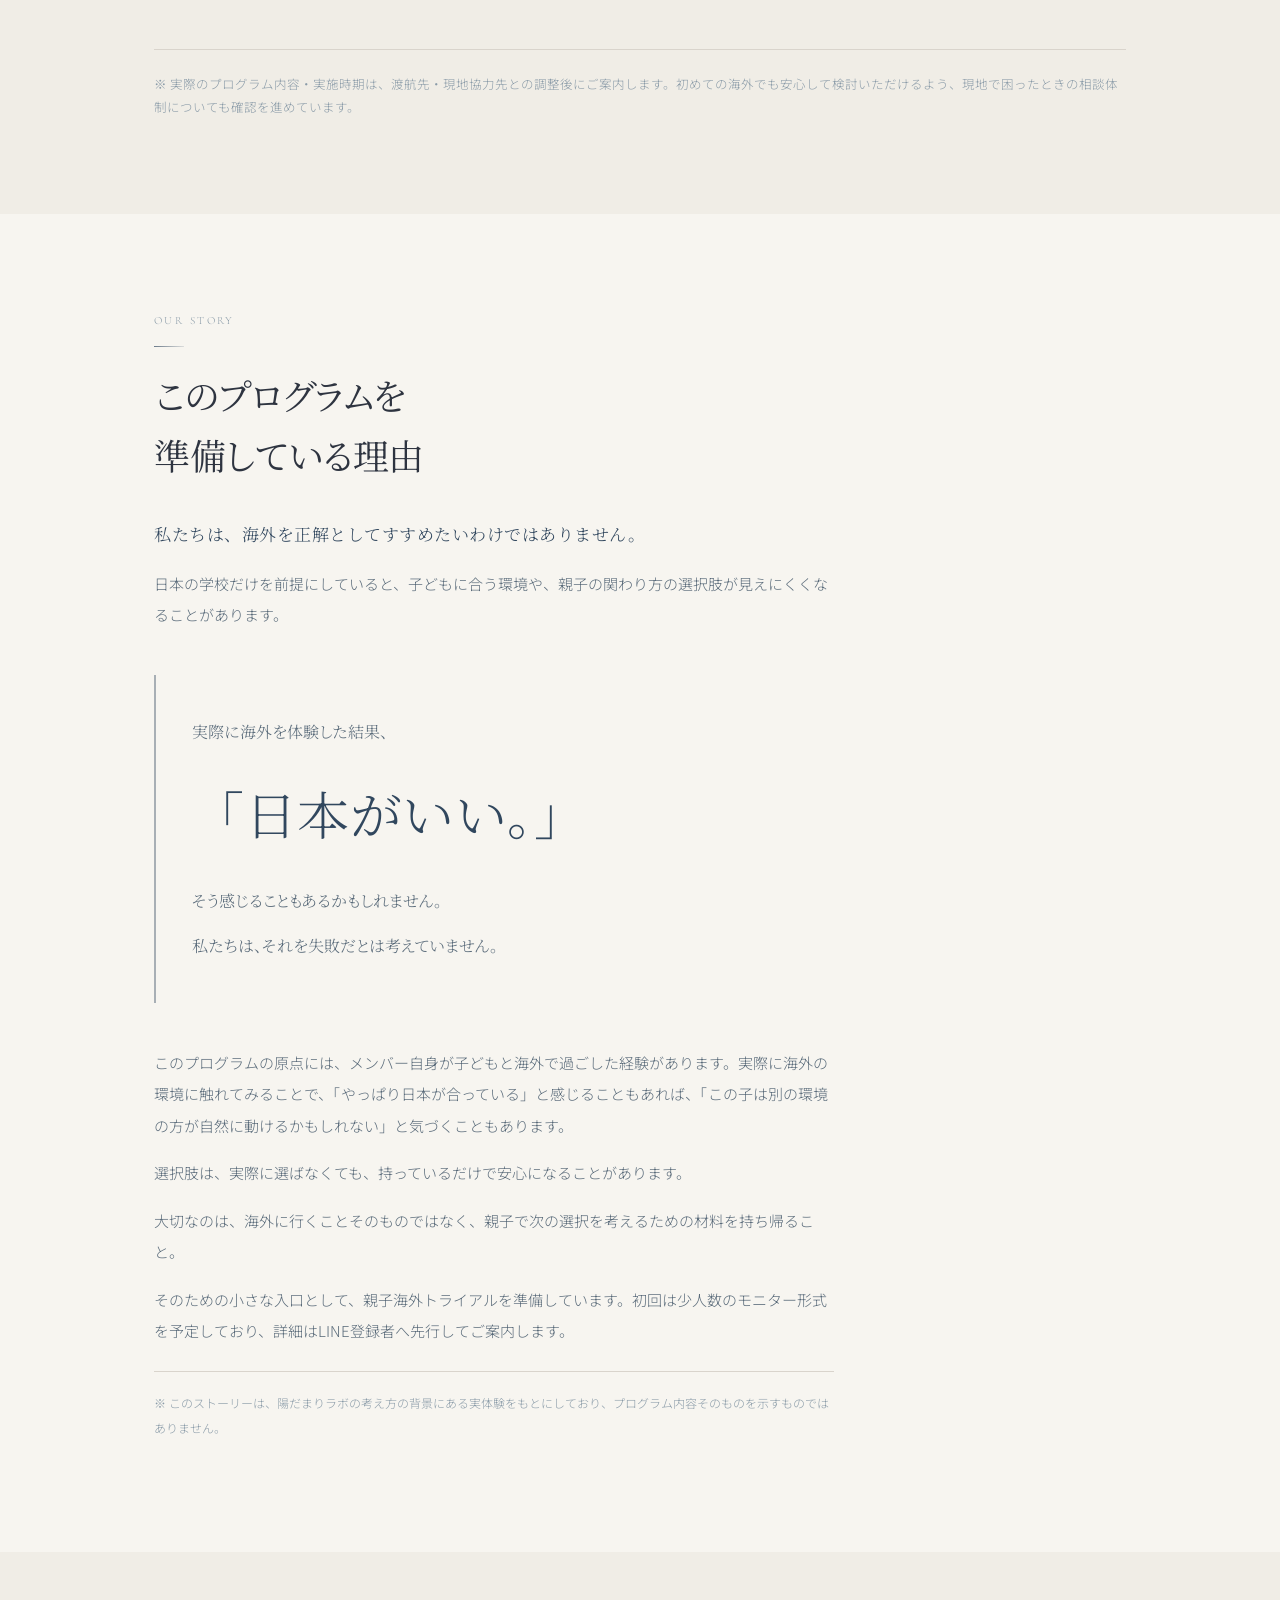
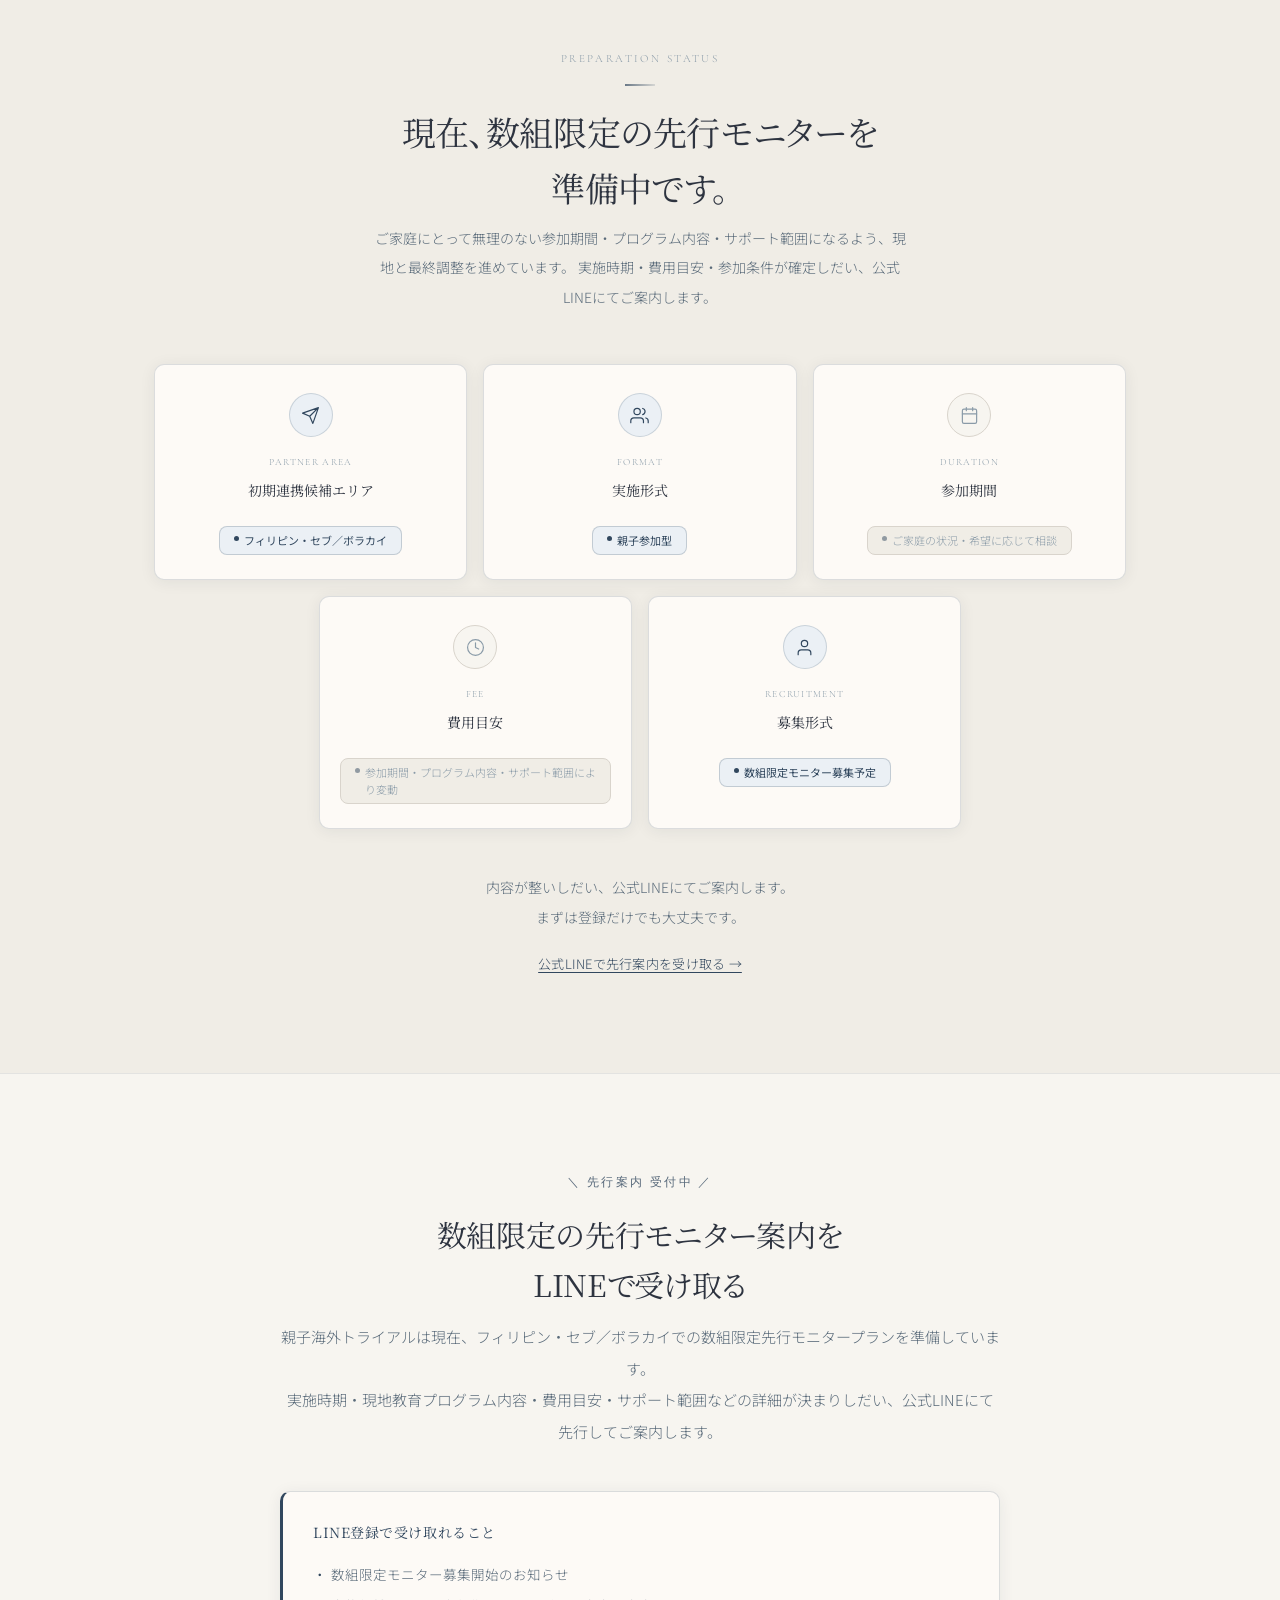
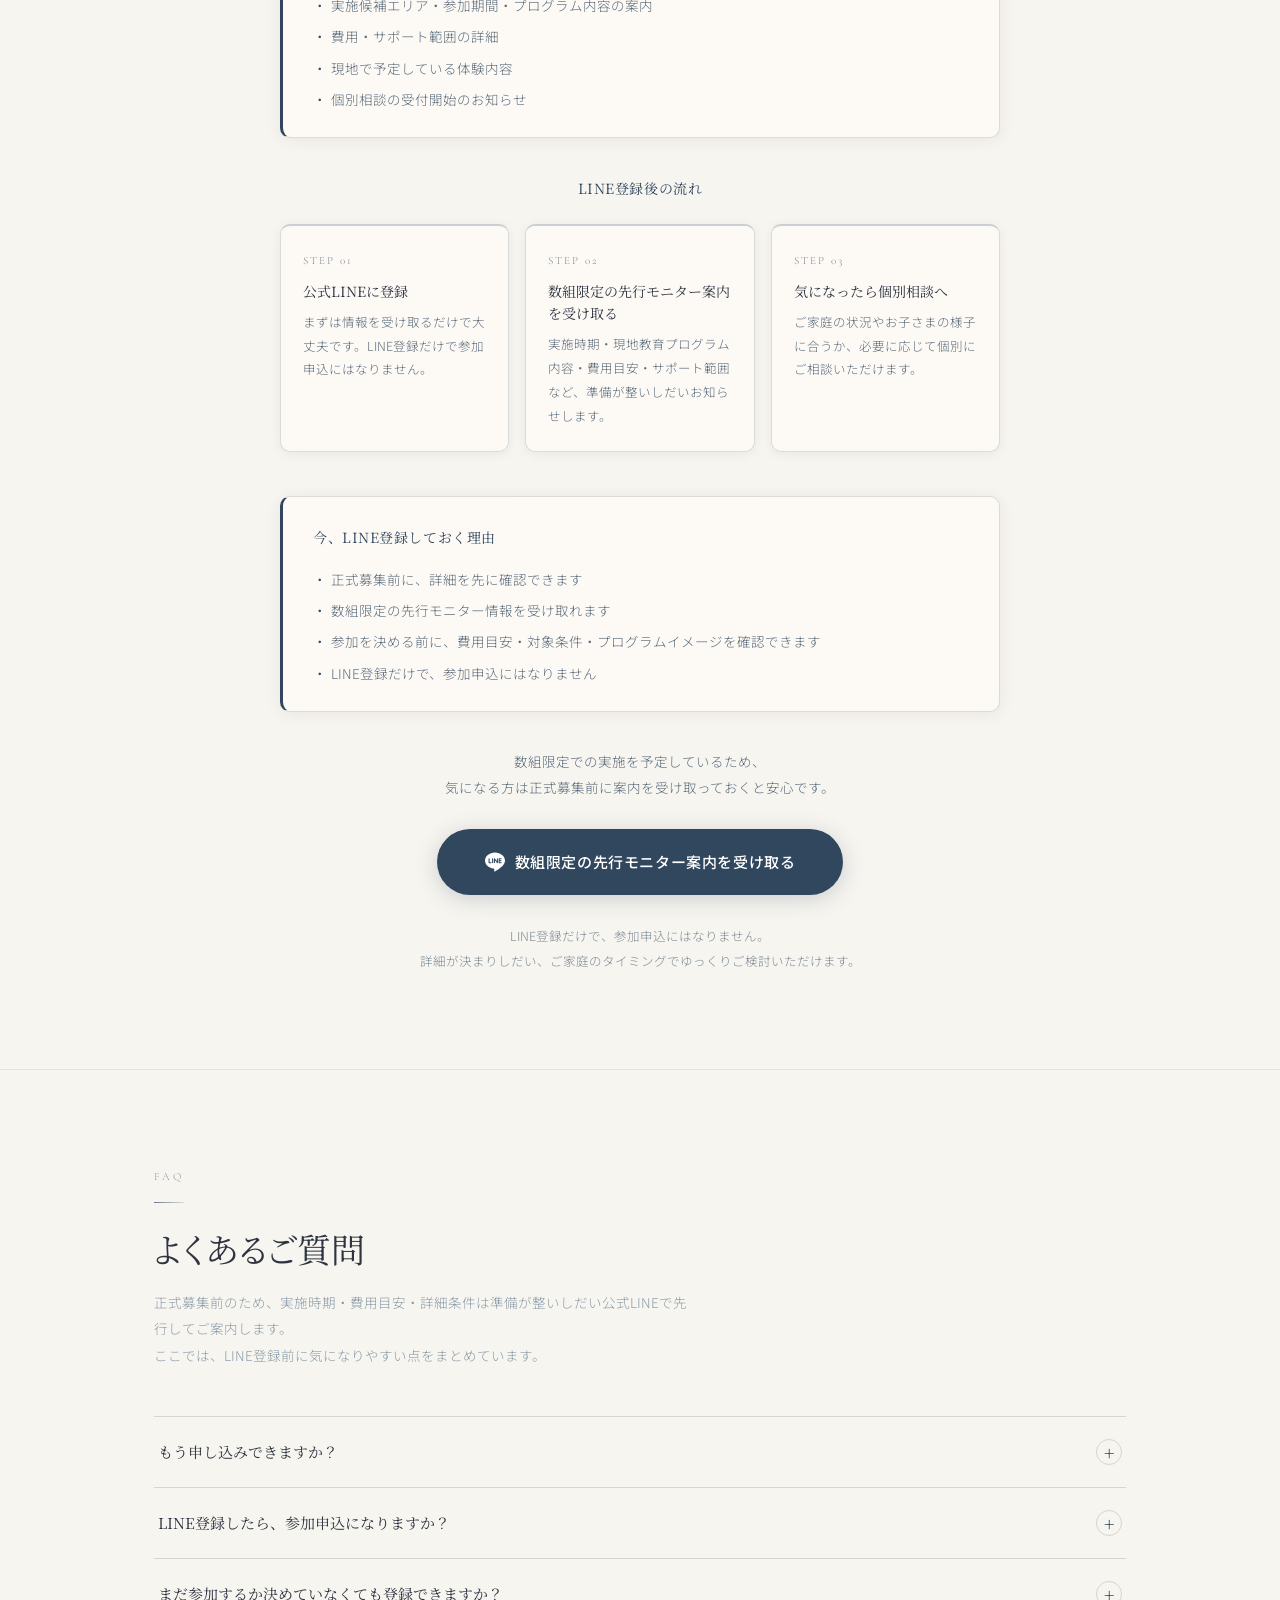
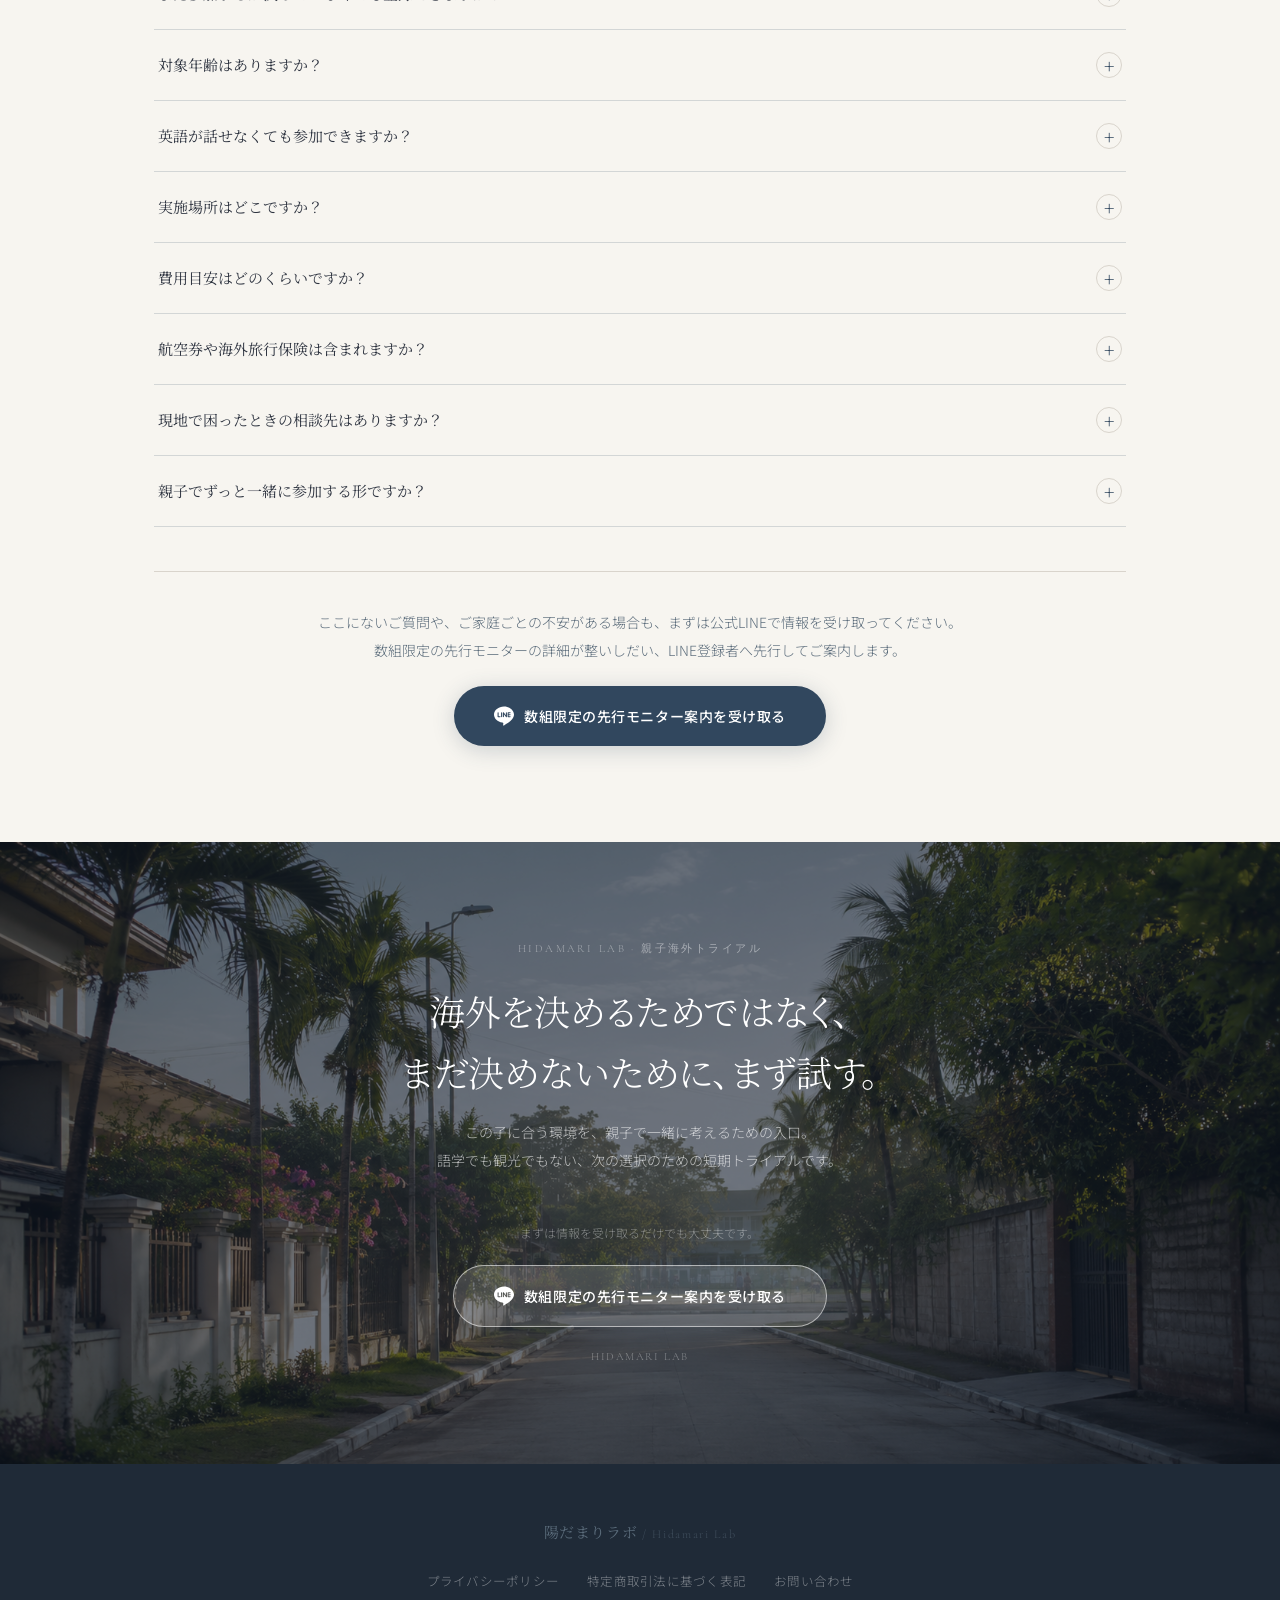
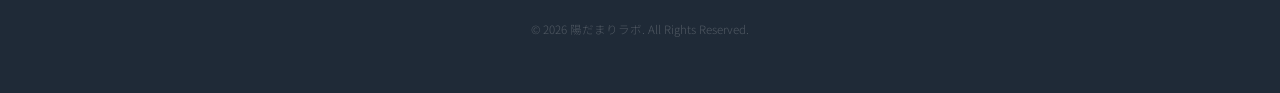
==== commit ee77a7d7: "Add files via upload" ====
--- a/v2/index.html
+++ b/v2/index.html
@@ -1399,7 +1399,7 @@
         <p style="font-size:11.5px;color:var(--c-hint);margin-top:10px;line-height:1.85;">主な対象：小学生のお子さまと保護者<br><span style="font-size:11px;">※未就学児・中学生は個別にご相談ください</span></p>
       </div>
       <div class="fi fi-d3" style="margin-bottom:24px;padding:16px 20px;background:var(--c-forest-lt);border-left:3px solid var(--c-forest);border-radius:var(--r-md);">
-        <p style="font-size:12.5px;color:var(--c-sub);line-height:1.95;margin:0;">現在は正式募集前の先行案内ページです。<br>今後、数組限定の先行モニターを募集予定です。<br>日程・費用・参加条件が整いしだい、LINE登録者へ先行してご案内します。<br><span style="color:var(--c-hint);">LINE登録だけで、参加申込にはなりません。</span></p>
+        <p style="font-size:12.5px;color:var(--c-sub);line-height:1.95;margin:0;">現在は正式募集前の先行案内ページです。<br>今後、数組限定の先行モニターを募集予定です。<br>実施時期・プログラム内容・参加条件・費用目安が整いしだい、LINE登録者へ先行してご案内します。<br><span style="color:var(--c-hint);">LINE登録だけで、参加申込にはなりません。</span></p>
       </div>
       <div class="hero-cta-wrap fi fi-d4">
         <a href="#line-cta" class="btn-line">
@@ -1641,8 +1641,8 @@
       <li class="itin-item fi fi-d3">
         <div class="itin-step"><span class="itin-n">3</span></div>
         <div class="itin-body">
-          <h3>親子での移動や生活体験</h3>
-          <p>交通手段を選ぶ、道を確認する、宿に戻る——旅の中の生活を、親子で一緒に経験します。</p>
+          <h3>慣れない環境での親子の確認と選択</h3>
+          <p>いつもと違う環境の中で、親子がどのように確認し合い、判断し、安心できる状態をつくるのかを見つめます。</p>
         </div>
       </li>
       <li class="itin-item fi fi-d4">
@@ -1662,13 +1662,13 @@
       <li class="itin-item fi">
         <div class="itin-step"><span class="itin-n">6</span></div>
         <div class="itin-body">
-          <h3>滞在中に気づいたことを、親子で言葉にする時間</h3>
+          <h3>現地での体験を通じて気づいたことを、親子で言葉にする時間</h3>
           <p>その日に感じたこと、戸惑ったこと、嬉しかったこと——夜や移動中に親子で振り返る余白の時間です。</p>
         </div>
       </li>
     </ul>
 
-    <p class="itin-note fi">※ 実際の滞在内容・日程は、渡航先・現地協力先との調整後にご案内します。現地での安全サポートも準備しています。</p>
+    <p class="itin-note fi">※ 実際のプログラム内容・実施時期は、渡航先・現地協力先との調整後にご案内します。初めての海外でも安心して検討いただけるよう、現地で困ったときの相談体制についても確認を進めています。</p>
   </div>
 </section>
 
@@ -1710,8 +1710,8 @@
       <div class="sec-rule sec-rule--c"></div>
       <h2>現在、数組限定の先行モニターを<br>準備中です。</h2>
       <p style="font-size:14px;line-height:2.1;">
-        ご家庭にとって無理のない日程・滞在先・サポート範囲になるよう、現地と最終調整を進めています。
-        日程・費用・参加条件が確定しだい、公式LINEにてご案内します。
+        ご家庭にとって無理のない参加期間・プログラム内容・サポート範囲になるよう、現地と最終調整を進めています。
+        実施時期・費用目安・参加条件が確定しだい、公式LINEにてご案内します。
       </p>
     </div>
 
@@ -1720,8 +1720,8 @@
         <div class="st-icon" style="background:var(--c-forest-lt);color:var(--c-forest);">
           <svg viewBox="0 0 24 24" fill="none" stroke="currentColor" stroke-width="1.5" stroke-linecap="round" stroke-linejoin="round"><path d="M22 2L11 13M22 2l-7 20-4-9-9-4z"/></svg>
         </div>
-        <span class="st-en">Destination</span>
-        <span class="st-ja">初期実施予定地</span>
+        <span class="st-en">Partner Area</span>
+        <span class="st-ja">初期連携候補エリア</span>
         <span class="st-pill">フィリピン・セブ／ボラカイ</span>
       </div>
       <div class="st-card st-card--decided">
@@ -1737,7 +1737,7 @@
           <svg viewBox="0 0 24 24" fill="none" stroke="currentColor" stroke-width="1.5" stroke-linecap="round" stroke-linejoin="round"><rect x="3" y="4" width="18" height="18" rx="2"/><path d="M16 2v4M8 2v4M3 10h18"/></svg>
         </div>
         <span class="st-en">Duration</span>
-        <span class="st-ja">滞在日数</span>
+        <span class="st-ja">参加期間</span>
         <span class="st-pill">ご家庭の状況・希望に応じて相談</span>
       </div>
       <div class="st-card">
@@ -1745,8 +1745,8 @@
           <svg viewBox="0 0 24 24" fill="none" stroke="currentColor" stroke-width="1.5" stroke-linecap="round" stroke-linejoin="round"><path d="M12 2a10 10 0 100 20A10 10 0 0012 2z"/><path d="M12 6v6l4 2"/></svg>
         </div>
         <span class="st-en">Fee</span>
-        <span class="st-ja">費用</span>
-        <span class="st-pill">滞在日数・内容・サポート範囲により変動</span>
+        <span class="st-ja">費用目安</span>
+        <span class="st-pill">参加期間・プログラム内容・サポート範囲により変動</span>
       </div>
       <div class="st-card st-card--decided">
         <div class="st-icon" style="background:var(--c-forest-lt);color:var(--c-forest);">
@@ -1777,14 +1777,14 @@
     <h2>数組限定の先行モニター案内を<br>LINEで受け取る</h2>
     <p class="line-cta-desc">
       親子海外トライアルは現在、フィリピン・セブ／ボラカイでの数組限定先行モニタープランを準備しています。<br>
-      日程・滞在先・費用・サポート範囲などの詳細が決まりしだい、公式LINEにて先行してご案内します。
+      実施時期・現地教育プログラム内容・費用目安・サポート範囲などの詳細が決まりしだい、公式LINEにて先行してご案内します。
     </p>
 
     <div class="line-benefits">
       <p class="line-benefits-title">LINE登録で受け取れること</p>
       <ul class="line-benefits-list">
         <li>数組限定モニター募集開始のお知らせ</li>
-        <li>実施予定地・日程・滞在日数の案内</li>
+        <li>実施候補エリア・参加期間・プログラム内容の案内</li>
         <li>費用・サポート範囲の詳細</li>
         <li>現地で予定している体験内容</li>
         <li>個別相談の受付開始のお知らせ</li>
@@ -1802,7 +1802,7 @@
         <div class="line-step-card">
           <span class="line-step-num">STEP 02</span>
           <h4>数組限定の先行モニター案内を受け取る</h4>
-          <p>日程・滞在先・費用・サポート範囲など、準備が整いしだいお知らせします。</p>
+          <p>実施時期・現地教育プログラム内容・費用目安・サポート範囲など、準備が整いしだいお知らせします。</p>
         </div>
         <div class="line-step-card">
           <span class="line-step-num">STEP 03</span>
@@ -1817,7 +1817,7 @@
       <ul class="line-benefits-list">
         <li>正式募集前に、詳細を先に確認できます</li>
         <li>数組限定の先行モニター情報を受け取れます</li>
-        <li>参加を決める前に、費用感・対象条件・滞在イメージを確認できます</li>
+        <li>参加を決める前に、費用目安・対象条件・プログラムイメージを確認できます</li>
         <li>LINE登録だけで、参加申込にはなりません</li>
       </ul>
     </div>
@@ -1849,7 +1849,7 @@
       <span class="en-label">FAQ</span>
       <div class="sec-rule"></div>
       <h2>よくあるご質問</h2>
-      <p class="faq-lead">正式募集前のため、日程・費用・詳細条件は準備が整いしだい公式LINEで先行してご案内します。<br>ここでは、LINE登録前に気になりやすい点をまとめています。</p>
+      <p class="faq-lead">正式募集前のため、実施時期・費用目安・詳細条件は準備が整いしだい公式LINEで先行してご案内します。<br>ここでは、LINE登録前に気になりやすい点をまとめています。</p>
     </div>
 
     <div class="faq-list fi">
@@ -1861,7 +1861,7 @@
         </button>
         <div class="faq-a" role="region" aria-hidden="true">
           <div class="faq-a-inner">
-            <p>現在は数組限定の先行モニタープランの準備中です。正式な申込受付はまだ開始していません。日程・費用・参加条件などが整いしだい、公式LINEにて先行してご案内します。</p>
+            <p>現在は数組限定の先行モニタープランの準備中です。正式な申込受付はまだ開始していません。実施時期・費用目安・参加条件などが整いしだい、公式LINEにて先行してご案内します。</p>
           </div>
         </div>
       </div>
@@ -1928,12 +1928,12 @@
 
       <div class="faq-item">
         <button class="faq-q" aria-expanded="false">
-          費用はどのくらいですか？
+          費用目安はどのくらいですか？
           <span class="faq-icon">+</span>
         </button>
         <div class="faq-a" role="region" aria-hidden="true">
           <div class="faq-a-inner">
-            <p>滞在日数・滞在先・プログラム内容・サポート範囲により変動します。詳細は数組限定の先行モニターの内容が整いしだい、LINE登録者へ先行してご案内します。</p>
+            <p>参加期間・現地教育プログラム内容・サポート範囲により変動します。詳細は数組限定の先行モニターの内容が整いしだい、LINE登録者へ先行してご案内します。</p>
           </div>
         </div>
       </div>
